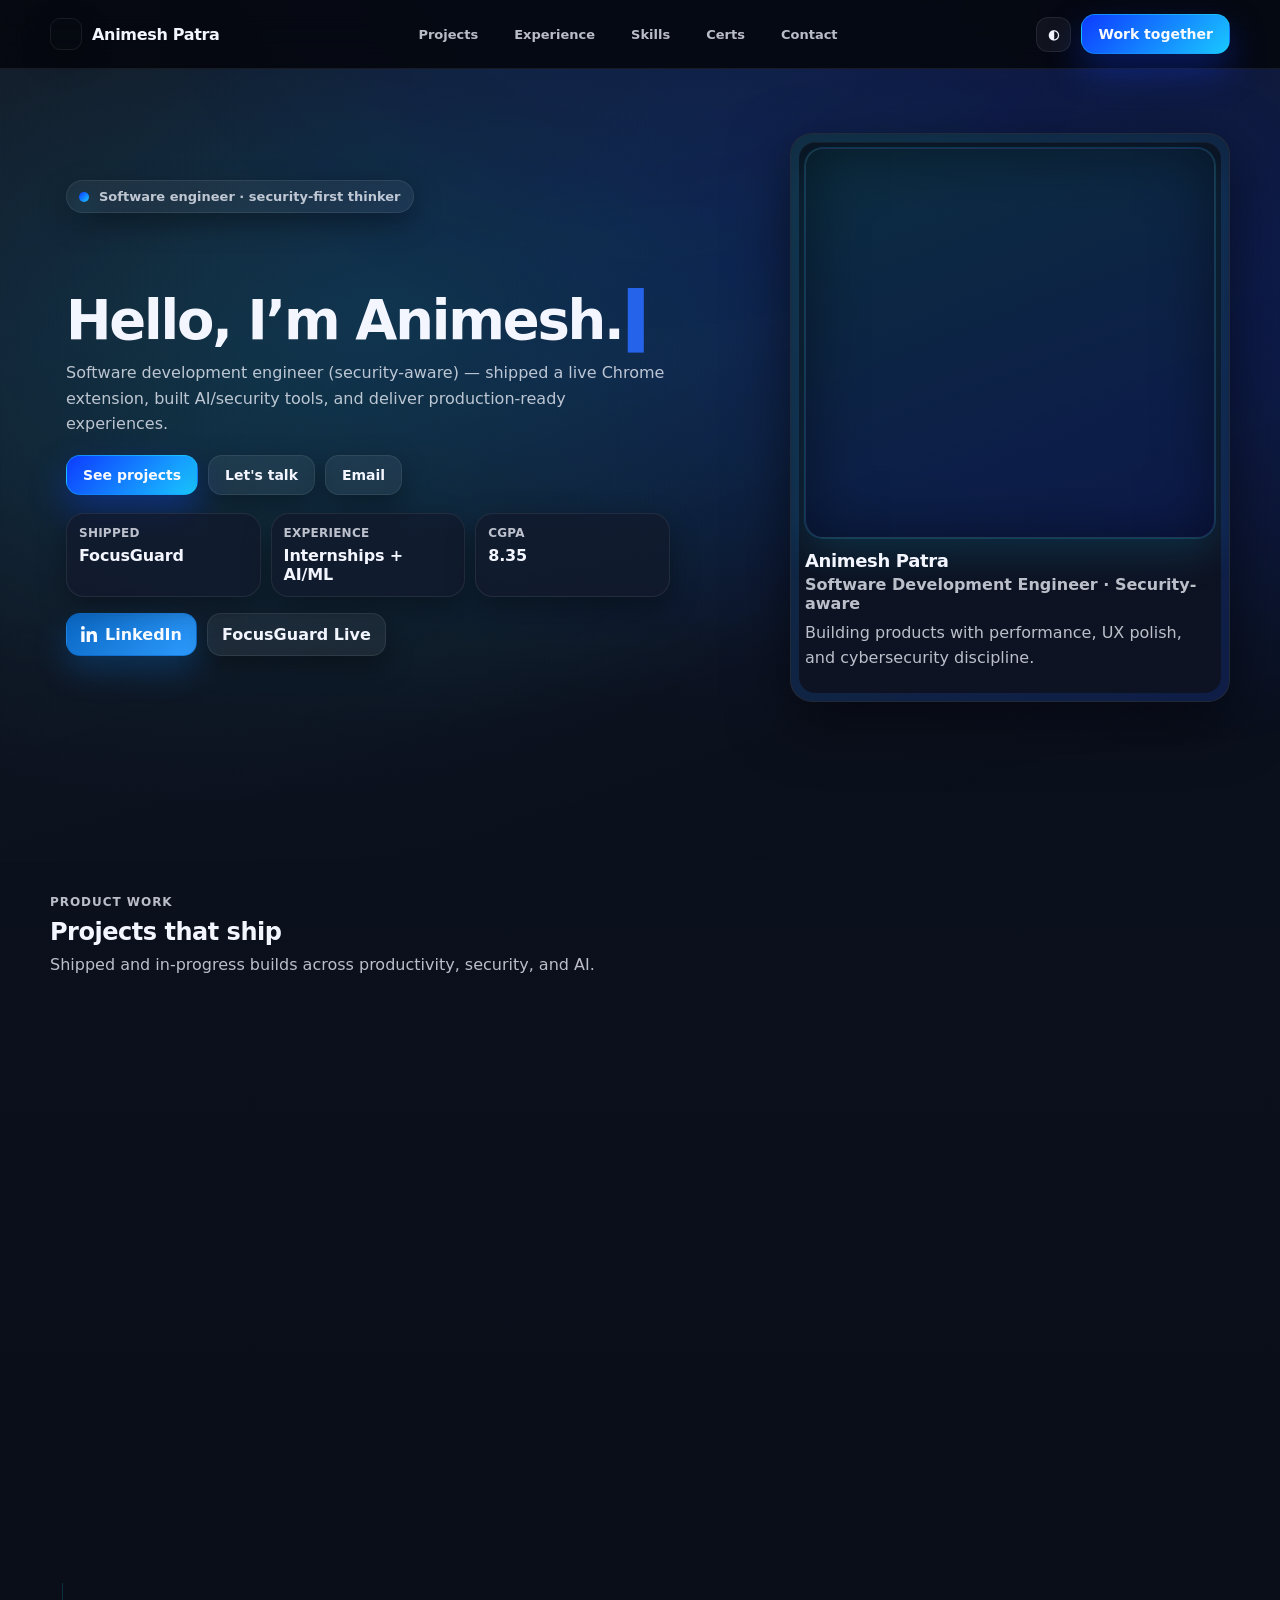
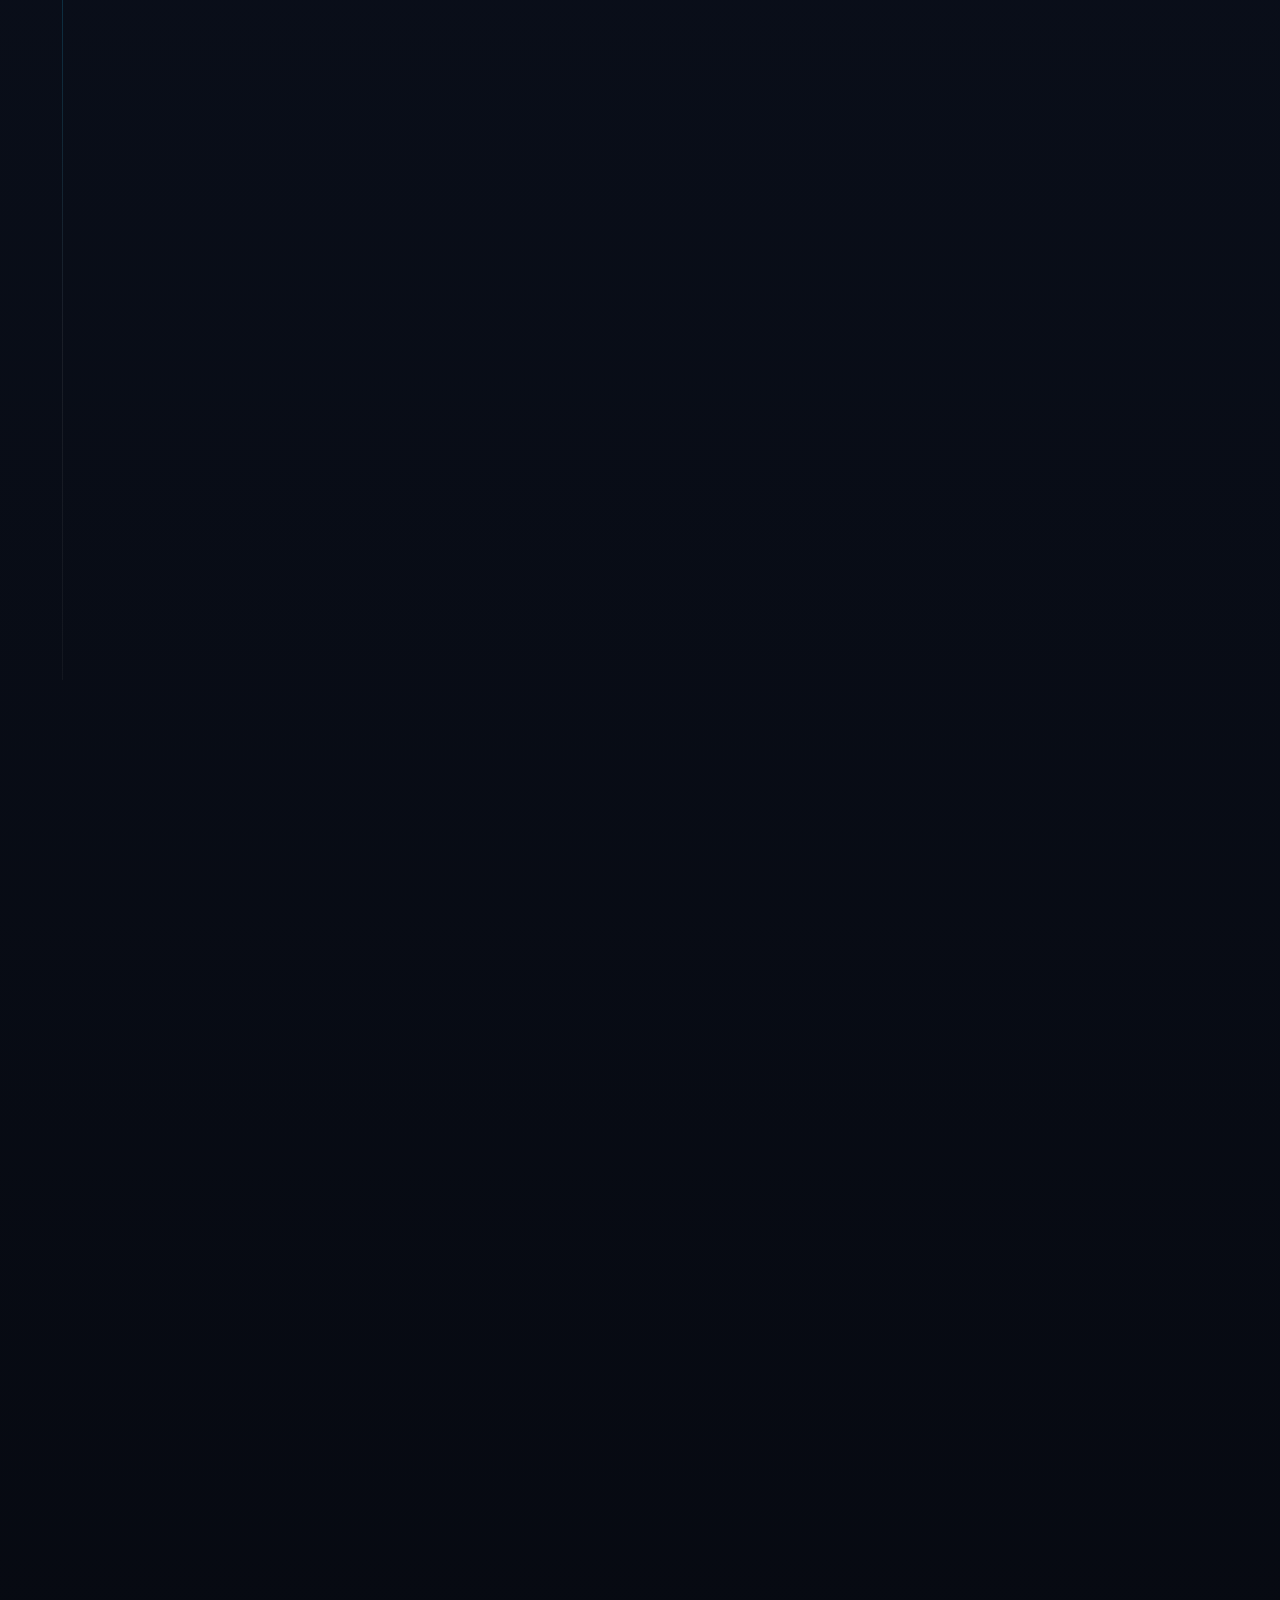
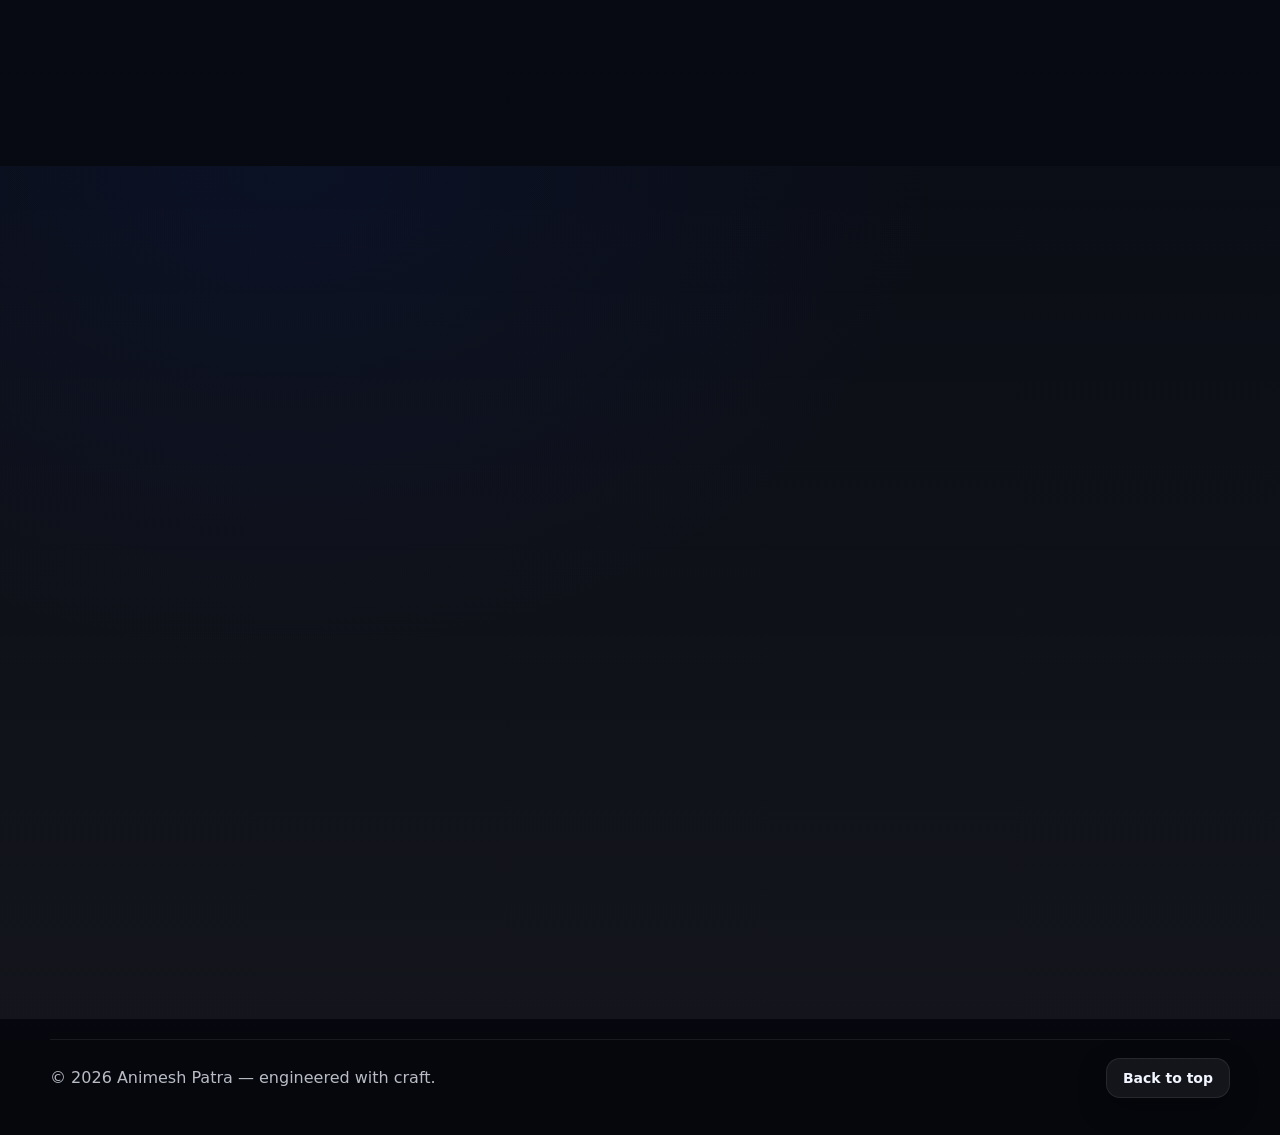
==== index.html @ ab2db11f "Publish portfolio" ====
﻿<!doctype html>
<html lang="en">
<head>
  <meta charset="utf-8" />
  <meta name="viewport" content="width=device-width, initial-scale=1" />
  <meta name="color-scheme" content="light dark" />
  <meta name="referrer" content="strict-origin-when-cross-origin" />
  <meta http-equiv="Permissions-Policy" content="camera=(), microphone=(), geolocation=(), payment=(), usb=(), interest-cohort=()" />
  <meta http-equiv="Content-Security-Policy" content="default-src 'self'; base-uri 'none'; object-src 'none'; frame-ancestors 'none'; img-src 'self' data: https:; font-src 'self' data: https://fonts.gstatic.com; style-src 'self' https://fonts.googleapis.com; script-src 'self'; connect-src 'self'; form-action 'self' mailto:; upgrade-insecure-requests; block-all-mixed-content" />
  <title>Animesh Patra — Software Engineer</title>
  <meta name="description" content="Animesh Patra — software engineering with a security-first mindset. Shipped FocusGuard extension and built real-world tools." />
  <meta property="og:title" content="Animesh Patra — Portfolio" />
  <meta property="og:description" content="Software engineer building secure products: FocusGuard, Findora scanner, AI/ML work." />
  <meta property="og:type" content="website" />
  <link rel="icon" href="./assets/favicon.svg" type="image/svg+xml" />
  <link rel="preconnect" href="https://fonts.googleapis.com" />
  <link rel="preconnect" href="https://fonts.gstatic.com" crossorigin />
  <link href="https://fonts.googleapis.com/css2?family=Inter:wght@400;500;600;700;800;900&display=swap" rel="stylesheet" />
  <link rel="stylesheet" href="./styles.css" />
</head>
<body>
  <a class="skip" href="#main">Skip to content</a>

  <header class="header" id="top">
    <div class="wrap header__inner">
      <a class="logo" href="#top" aria-label="Go to top">
        <span class="logo__mark" aria-hidden="true"></span>
        <img class="logo__thumb" src="./assets/my dp.jpg" alt="Animesh Patra" loading="lazy" decoding="async" />
        <span class="logo__text">Animesh Patra</span>
      </a>
      <nav class="nav" aria-label="Primary">
        <a class="nav__link" href="#projects">Projects</a>
        <a class="nav__link" href="#experience">Experience</a>
        <a class="nav__link" href="#skills">Skills</a>
        <a class="nav__link" href="#certs">Certs</a>
        <a class="nav__link" href="#contact">Contact</a>
      </nav>
      <div class="header__actions">
        <button class="icon" id="themeToggle" type="button" aria-label="Toggle theme" title="Toggle theme">◐</button>
        <a class="btn btn--primary" href="#contact">Work together</a>
        <button class="icon icon--menu" id="menuToggle" type="button" aria-label="Open menu" aria-controls="mobileNav" aria-expanded="false" title="Menu"></button>
      </div>
    </div>
    <div class="mobile" id="mobileNav" hidden>
      <div class="wrap mobile__inner" aria-label="Mobile navigation">
        <a class="nav__link" href="#projects">Projects</a>
        <a class="nav__link" href="#experience">Experience</a>
        <a class="nav__link" href="#skills">Skills</a>
        <a class="nav__link" href="#certs">Certs</a>
        <a class="nav__link" href="#contact">Contact</a>
      </div>
    </div>
  </header>

  <main id="main">
    <section class="hero" aria-label="Intro">
      <div class="bg-layer" aria-hidden="true"></div>
      <div class="wrap hero__grid">
        <div class="hero__content reveal">
          <div class="pill">
            <span class="pill__dot" aria-hidden="true"></span>
            Software engineer · security-first thinker
          </div>
          <h1 class="hero__title hero-title">
            <span id="typing-text"></span><span id="typing-cursor">▍</span>
          </h1>
          <p class="hero__lead">Software development engineer (security-aware) — shipped a live Chrome extension, built AI/security tools, and deliver production-ready experiences.</p>
          <div class="hero__cta">
            <a class="btn btn--primary" href="#projects">See projects</a>
            <a class="btn" href="#contact">Let&apos;s talk</a>
            <a class="btn" href="mailto:animeshpatra7908@gmail.com">Email</a>
          </div>
          <div class="metrics">
            <div class="metric"><div class="metric__k">Shipped</div><div class="metric__v">FocusGuard</div></div>
            <div class="metric"><div class="metric__k">Experience</div><div class="metric__v">Internships + AI/ML</div></div>
            <div class="metric"><div class="metric__k">CGPA</div><div class="metric__v">8.35</div></div>
          </div>
          <div class="link-buttons">
            <a class="link-btn link-btn--linkedin" href="https://www.linkedin.com/in/animesh-patra2004" target="_blank" rel="noopener noreferrer">
              <span class="link-btn__icon icon--li" aria-hidden="true"></span>
              <span>LinkedIn</span>
            </a>
            <a class="link-btn" href="https://chromewebstore.google.com/detail/ggdhcadbfcjonlbkbphefignhoolmpko?utm_source=item-share-cb" target="_blank" rel="noopener noreferrer">FocusGuard Live</a>
          </div>
        </div>

        <aside class="hero__card reveal tilt" data-tilt>
          <div class="hero__frame">
            <img src="./assets/my dp.jpg" alt="Portrait of Animesh Patra" loading="eager" decoding="async" data-fallback-src="./assets/profile-placeholder.svg" />
            <div class="hero__glow" aria-hidden="true"></div>
          </div>
          <div class="hero__cardBody">
            <div class="name">Animesh Patra</div>
            <div class="role">Software Development Engineer · Security-aware</div>
            <p class="note">Building products with performance, UX polish, and cybersecurity discipline.</p>
          </div>
        </aside>
      </div>
    </section>

    <section class="section" id="projects" aria-label="Projects">
      <div class="wrap">
        <header class="section__head reveal">
          <p class="eyebrow">Product work</p>
          <h2>Projects that ship</h2>
          <p class="muted">Shipped and in-progress builds across productivity, security, and AI.</p>
        </header>
        <div class="grid grid--2">
          <article class="panel reveal tilt" data-tilt>
            <div class="panel__top">
              <div>
                <h3>FocusGuard — Reels & Shorts Blocker</h3>
                <p class="muted">Chrome extension to remove short-form distractions and improve focus.</p>
              </div>
              <span class="badge">Shipped</span>
            </div>
            <p class="muted">Blocks Shorts/Reels/TikTok, tracks focus, and keeps data local. Designed like a product, not a script.</p>
            <div class="tags">
              <span class="tag">Chrome Extension</span><span class="tag">Privacy-first</span><span class="tag">UI/UX</span>
            </div>
            <div class="panel__actions">
              <a class="btn btn--primary" target="_blank" rel="noopener noreferrer" href="https://chromewebstore.google.com/detail/ggdhcadbfcjonlbkbphefignhoolmpko?utm_source=item-share-cb">Live on Chrome Web Store</a>
            </div>
          </article>

          <article class="panel reveal tilt" data-tilt>
            <div class="panel__top">
              <div>
                <h3>Findora — Vulnerability Scanner</h3>
                <p class="muted">AI-assisted web scanning with risk scoring and reports.</p>
              </div>
              <span class="badge badge--soft">Security</span>
            </div>
            <p class="muted">Detects issues, assigns severity, and exports PDF/Excel for teams. Built with Python + AI to speed triage.</p>
            <div class="tags"><span class="tag">Python</span><span class="tag">AI</span><span class="tag">Reporting</span></div>
            <div class="panel__actions">
              <a class="btn" target="_blank" rel="noopener noreferrer" href="https://github.com/developer-animesh7/Findora-Vulnerability-Scanner">GitHub</a>
            </div>
          </article>

          <article class="panel reveal tilt" data-tilt>
            <div class="panel__top">
              <div>
                <h3>AI Fashion App</h3>
                <p class="muted">Full-stack app integrating ML modules (ongoing).</p>
              </div>
              <span class="badge badge--soft">In progress</span>
            </div>
            <p class="muted">Responsive React + Node.js experience with ML-driven recommendations and modern UX polish.</p>
            <div class="tags"><span class="tag">React</span><span class="tag">Node.js</span><span class="tag">ML</span></div>
          </article>

          <article class="panel reveal tilt" data-tilt>
            <div class="panel__top">
              <div>
                <h3>Face Recognition System</h3>
                <p class="muted">Real-time authentication using deep learning.</p>
              </div>
              <span class="badge badge--soft">Computer Vision</span>
            </div>
            <p class="muted">Built with Python + OpenCV for secure identity workflows. Focused on reliability and low-latency checks.</p>
            <div class="tags"><span class="tag">Python</span><span class="tag">OpenCV</span><span class="tag">ML</span></div>
            <div class="panel__actions">
              <a class="btn" target="_blank" rel="noopener noreferrer" href="https://github.com/developer-animesh7/AI-Face-recognition-Attendance-System">GitHub</a>
            </div>
          </article>
        </div>
      </div>
    </section>

    <section class="section" id="experience" aria-label="Experience">
      <div class="wrap">
        <header class="section__head reveal">
          <p class="eyebrow">Impact</p>
          <h2>Experience</h2>
          <p class="muted">Software engineering internships with security-aware, AI-driven outcomes.</p>
        </header>
        <div class="timeline">
          <article class="timeline__item experience-card reveal">
            <div class="timeline__dot"></div>
            <div class="timeline__body">
              <div class="timeline__when">Jun 2025 – Aug 2025</div>
              <h3>Ethical Hacking & Cyber Security Intern  IIT Jammu</h3>
              <p class="muted">Hands-on vulnerability discovery and penetration testing practice.</p>
            </div>
          </article>
          <article class="timeline__item experience-card reveal">
            <div class="timeline__dot"></div>
            <div class="timeline__body">
              <div class="timeline__when">Jul 2025 – Dec 2025</div>
              <h3>AI Research Intern  University of Calcutta</h3>
              <p class="muted">Integrated AI/ML with IoT for production scenarios; model training + deployment considerations.</p>
            </div>
          </article>
          <article class="timeline__item experience-card reveal">
            <div class="timeline__dot"></div>
            <div class="timeline__body">
              <div class="timeline__when">Feb 2024 – Jul 2025</div>
              <h3>Cyber Security Analyst Intern  Google (Remote)</h3>
              <p class="muted">Incident analysis and security monitoring exposure with emphasis on practical response.</p>
            </div>
          </article>
          <article class="timeline__item experience-card reveal">
            <div class="timeline__dot"></div>
            <div class="timeline__body">
              <div class="timeline__when">Jan 2024 – Jun 2024</div>
              <h3>Cyber Security Specialist  Coursera</h3>
              <p class="muted">Structured coursework and labs to strengthen security fundamentals.</p>
            </div>
          </article>
          <article class="timeline__item experience-card reveal">
            <div class="timeline__dot"></div>
            <div class="timeline__body">
              <div class="timeline__when">Feb 2024 – Mar 2024</div>
              <h3>Java Development Intern  CodeClause</h3>
              <p class="muted">Applied Java fundamentals through deliverables and team reviews.</p>
            </div>
          </article>
        </div>
      </div>
    </section>

    <section class="section" id="skills" aria-label="Skills">
      <div class="wrap">
        <header class="section__head reveal">
          <p class="eyebrow">Capability</p>
          <h2>Skills & toolkit</h2>
          <p class="muted">Focused on software engineering, with security awareness built in.</p>
        </header>
        <div class="grid grid--3 skills">
          <div class="tile reveal tilt" data-tilt>
            <h3>Languages</h3>
            <div class="tags tags--wrap"><span class="tag">Python</span><span class="tag">Java</span><span class="tag">C</span><span class="tag">JavaScript</span><span class="tag">HTML/CSS</span><span class="tag">Dart</span></div>
          </div>
          <div class="tile reveal tilt" data-tilt>
            <h3>Platforms & tools</h3>
            <div class="tags tags--wrap"><span class="tag">React</span><span class="tag">Node.js</span><span class="tag">GitHub</span><span class="tag">Windows</span><span class="tag">Kali</span><span class="tag">Ubuntu</span></div>
          </div>
          <div class="tile reveal tilt" data-tilt>
            <h3>Security stack</h3>
            <div class="tags tags--wrap"><span class="tag">Wireshark</span><span class="tag">Burp Suite</span><span class="tag">Autopsy</span></div>
          </div>
        </div>
      </div>
    </section>

    <section class="section" id="certs" aria-label="Certifications">
      <div class="wrap">
        <header class="section__head reveal">
          <p class="eyebrow">Credibility</p>
          <h2>Certifications</h2>
          <p class="muted">Security and platform certifications that back the engineering work.</p>
        </header>
        <div class="panel glass reveal">
          <ul class="list list--2">
            <li><strong>Ethical Hacking & Cyber Security</strong> — IIT Jammu (Aug 2025) — <a class="link" target="_blank" rel="noopener noreferrer" href="https://drive.google.com/file/d/1ALRb7EjsVtAyw80cJspOBggDLwyaIy9O/view">Certificate</a></li>
            <li><strong>Google Cybersecurity Professional Certificate</strong> — Google (Jul 2024) — <a class="link" target="_blank" rel="noopener noreferrer" href="https://www.coursera.org/account/accomplishments/professional-cert/HA4NJSD2WGGN?utm_source=link&utm_medium=certificate&utm_content=cert_image&utm_campaign=sharing_cta&utm_product=prof">Certificate</a></li>
            <li><strong>NDG Linux Essentials</strong> — Cisco Networking Academy — <a class="link" target="_blank" rel="noopener noreferrer" href="https://www.linkedin.com/posts/animesh-patra2004_linux-essential-course-by-cisco-provided-activity-7165912901873065985-fQBA/?utm_source=share&utm_medium=member_desktop&rcm=ACoAAEjtF5EBLupU-bluPNtdWkLA7BG5qw8nOe8">Certificate</a></li>
            <li><strong>Cybersecurity A Platform</strong> — Jayadhi Limited (Aug 2025)</li>
            <li><strong>Connect and Protect: Networks and Network Security</strong> — Google/Coursera</li>
            <li><strong>Assets, Threats, and Vulnerabilities</strong> — Google/Coursera</li>
            <li><strong>Put It to Work: Prepare for Cybersecurity Jobs</strong> — Google/Coursera</li>
            <li><strong>Web Development</strong> — Coursework</li>
          </ul>
        </div>
      </div>
    </section>

    <section class="section" id="education" aria-label="Education">
      <div class="wrap">
        <header class="section__head reveal">
          <p class="eyebrow">Education</p>
          <h2>Education</h2>
          <p class="muted">B.Tech in Computer Science and Engineering with strong problem-solving and cybersecurity exposure.</p>
        </header>
        <div class="education reveal">
          <a class="education__icon" aria-label="The Neotia University" href="https://www.tnu.in/" target="_blank" rel="noopener noreferrer"></a>
          <div class="education__body">
            <h3>The Neotia University</h3>
            <p class="muted">Bachelor of Technology — BTech, Computer Science and Engineering</p>
            <p class="education__skills">Cybersecurity, Problem Solving, plus 8 more skills</p>
          </div>
        </div>
      </div>
    </section>

    <section class="section contact-final" id="contact" aria-label="Contact">
      <div class="wrap">
        <header class="section__head contact-head reveal">
          <p class="eyebrow">Collaboration</p>
          <div class="contact-title-wrap">
            <h2 class="contact-title">Let&apos;s build something secure and meaningful.</h2>
            <span class="contact-underline" aria-hidden="true"></span>
          </div>
          <p class="contact-sub">Open to software engineering roles, internships, and product collaborations.</p>
        </header>

        <div class="contact-shell reveal">
          <div class="contact-grid">
            <div class="contact-info">
              <h3>Reach me</h3>
              <div class="contact-rows">
                <div class="contact-row">
                  <div class="contact-row__main">
                    <span class="contact-dot" aria-hidden="true"></span>
                    <div class="contact-row__text">
                      <span class="contact-row__label">Email</span>
                      <a class="contact-row__value" href="mailto:animeshpatra7908@gmail.com">animeshpatra7908@gmail.com</a>
                    </div>
                  </div>
                  <button class="copy-btn" type="button" data-copy="animeshpatra7908@gmail.com">Copy</button>
                </div>

                <a class="contact-row" href="https://www.linkedin.com/in/animesh-patra2004" target="_blank" rel="noopener noreferrer">
                  <div class="contact-row__main">
                    <span class="contact-dot" aria-hidden="true"></span>
                    <div class="contact-row__text">
                      <span class="contact-row__label">LinkedIn</span>
                      <span class="contact-row__value">animesh-patra2004</span>
                    </div>
                  </div>
                  <span class="contact-row__cta">Open</span>
                </a>

                <a class="contact-row" href="https://github.com/developer-animesh7" target="_blank" rel="noopener noreferrer">
                  <div class="contact-row__main">
                    <span class="contact-dot" aria-hidden="true"></span>
                    <div class="contact-row__text">
                      <span class="contact-row__label">GitHub</span>
                      <span class="contact-row__value">developer-animesh7</span>
                    </div>
                  </div>
                  <span class="contact-row__cta">Open</span>
                </a>
              </div>

              <div class="trust-note">
                <span class="trust-dot" aria-hidden="true"></span>
                <div>
                  <div class="trust-title">Privacy-first communication</div>
                  <div class="trust-copy">Phone shared on request.</div>
                </div>
              </div>
            </div>

            <form class="contact-form" id="contactForm">
              <h3>Send a note</h3>
              <p class="muted">This opens your email client—no backend required.</p>
              <label class="field"><span>Name</span><input name="name" type="text" autocomplete="name" placeholder="Your name" maxlength="80" required /></label>
              <label class="field"><span>Email</span><input name="email" type="email" autocomplete="email" placeholder="you@example.com" maxlength="120" required /></label>
              <label class="field"><span>Message</span><textarea name="message" rows="5" placeholder="What would you like to build?" maxlength="2000" required></textarea></label>
              <button class="btn btn--primary" type="submit">Compose email</button>
            </form>
          </div>
        </div>
      </div>
    </section>

    <footer class="footer">
      <div class="wrap footer__inner">
        <p class="muted">© <span id="year"></span> Animesh Patra — engineered with craft.</p>
        <a class="btn" href="#top">Back to top</a>
      </div>
    </footer>
  </main>

  <script type="application/ld+json" src="./schema.json"></script>
  <script src="./script.js"></script>
</body>
</html>
---- styles.css ----
﻿/*
  Premium dark, product-grade 3D/motion-first theme
  - Default: dark, security-first aesthetic
  - Subtle depth, perspective, parallax; low-noise background grid
*/

:root {
  --bg: #05070d;
  --bg-2: #0c1220;
  --bg-3: #0f172a;
  --text: #f3f6ff;
  --muted: rgba(243, 246, 255, 0.76);
  --line: rgba(255, 255, 255, 0.08);
  --card: rgba(18, 26, 44, 0.82);
  --card-strong: rgba(17, 24, 39, 0.92);
  --glass: rgba(255, 255, 255, 0.06);
  --shadow: 0 18px 60px rgba(0, 0, 0, 0.55);
  --shadow-soft: 0 10px 28px rgba(0, 0, 0, 0.35);
  --glow: 0 0 0 1px rgba(26, 200, 255, 0.18), 0 15px 40px rgba(26, 200, 255, 0.15);

  --primary: #0d3bff; /* deep blue */
  --accent: #1ac8ff;  /* electric cyan */
  --accent-soft: rgba(26, 200, 255, 0.12);

  --radius: 18px;
  --radius-lg: 22px;
  --max: 1180px;

  --tilt-x: 0deg;
  --tilt-y: 0deg;
}

[data-theme="light"] {
  --bg: #f6f7fb;
  --bg-2: #e9ecf5;
  --bg-3: #dfe4f3;
  --text: #0c1220;
  --muted: rgba(12, 18, 32, 0.72);
  --line: rgba(0, 0, 0, 0.08);
  --card: rgba(255, 255, 255, 0.9);
  --card-strong: #ffffff;
  --glass: rgba(255, 255, 255, 0.72);
  --shadow: 0 18px 46px rgba(0, 0, 0, 0.16);
  --shadow-soft: 0 10px 24px rgba(0, 0, 0, 0.12);
  --glow: 0 0 0 1px rgba(13, 59, 255, 0.12), 0 14px 32px rgba(13, 59, 255, 0.16);
}

* { box-sizing: border-box; }
html { scroll-behavior: smooth; background: var(--bg); }
body {
  margin: 0;
  font-family: Inter, system-ui, -apple-system, Segoe UI, Roboto, Arial, sans-serif;
  color: var(--text);
  background: radial-gradient(1200px 720px at 18% 10%, rgba(26, 200, 255, 0.08), transparent 52%),
              radial-gradient(1100px 680px at 86% 8%, rgba(13, 59, 255, 0.12), transparent 58%),
              linear-gradient(180deg, var(--bg-2), var(--bg));
  min-height: 100vh;
  -webkit-font-smoothing: antialiased;
  -moz-osx-font-smoothing: grayscale;
}

body::before {
  content: "";
  position: fixed;
  inset: 0;
  pointer-events: none;
  background-image:
    linear-gradient(rgba(255,255,255,0.04) 1px, transparent 1px),
    linear-gradient(90deg, rgba(255,255,255,0.04) 1px, transparent 1px);
  background-size: 120px 120px, 120px 120px;
  opacity: 0.18;
  transform: translateZ(0);
  z-index: 0;
}

body::after {
  content: "";
  position: fixed;
  inset: -20%;
  pointer-events: none;
  background: radial-gradient(900px 700px at 50% 10%, rgba(13, 59, 255, 0.14), transparent 55%);
  filter: blur(40px);
  opacity: 0.6;
  z-index: 0;
}

#typing-cursor {
  margin-left: 6px;
  animation: blink 1s infinite;
  color: #2563eb;
}

@keyframes blink {
  0%, 50%, 100% { opacity: 1; }
  25%, 75% { opacity: 0; }
}

a { color: inherit; text-decoration: none; }

.skip {
  position: absolute;
  left: -999px;
  top: 8px;
  padding: 10px 12px;
  border-radius: 12px;
  background: var(--card-strong);
  border: 1px solid var(--line);
  box-shadow: var(--shadow-soft);
  z-index: 999;
}
.skip:focus { left: 12px; }

.wrap { width: min(var(--max), calc(100% - 40px)); margin-inline: auto; position: relative; z-index: 1; }

.header {
  position: sticky;
  top: 0;
  z-index: 20;
  border-bottom: 1px solid var(--line);
  background: rgba(5, 7, 13, 0.78);
  backdrop-filter: blur(16px);
}
[data-theme="light"] .header { background: rgba(246, 247, 251, 0.82); }

.header__inner {
  display: flex;
  align-items: center;
  justify-content: space-between;
  gap: 14px;
  padding: 14px 0;
}

.logo { display: flex; align-items: center; gap: 10px; text-decoration: none; white-space: nowrap; }
.logo__mark {
  display: none;
}
.logo__thumb {
  width: 32px;
  height: 32px;
  border-radius: 10px;
  object-fit: cover;
  border: 1px solid var(--line);
  box-shadow: var(--shadow-soft);
}
.logo__text { font-weight: 800; letter-spacing: -0.02em; }

.nav { display: flex; gap: 12px; align-items: center; }
.nav__link {
  color: var(--muted);
  padding: 9px 12px;
  border-radius: 999px;
  font-weight: 700;
  font-size: 13px;
  transition: color 220ms ease, background 220ms ease, transform 220ms ease;
}
.nav__link:hover { color: var(--text); background: rgba(255,255,255,0.06); transform: translateY(-1px); }

.header__actions { display: flex; align-items: center; gap: 10px; }

.icon {
  border: 1px solid var(--line);
  background: rgba(255,255,255,0.05);
  color: var(--text);
  padding: 9px 11px;
  border-radius: 12px;
  cursor: pointer;
  font-weight: 800;
  transition: transform 160ms ease, box-shadow 200ms ease;
}
.icon:hover { box-shadow: var(--shadow-soft); transform: translateY(-1px); }
.icon:active { transform: translateY(1px); }
.icon--menu { display: none; }

.mobile { border-bottom: 1px solid var(--line); background: rgba(5,7,13,0.82); backdrop-filter: blur(10px); }
[data-theme="light"] .mobile { background: rgba(246,247,251,0.9); }
.mobile__inner { padding: 10px 0 16px; display: grid; gap: 8px; }

.btn {
  display: inline-flex;
  align-items: center;
  justify-content: center;
  gap: 8px;
  padding: 11px 16px;
  border-radius: 14px;
  border: 1px solid var(--line);
  background: rgba(255,255,255,0.06);
  color: var(--text);
  font-weight: 800;
  font-size: 14px;
  box-shadow: var(--shadow-soft);
  transition: transform 160ms ease, box-shadow 220ms ease, background 220ms ease;
}
.btn:hover { transform: translateY(-1px); box-shadow: var(--shadow); }
.btn:active { transform: translateY(1px) scale(0.99); }

.btn--primary {
  border-color: rgba(26,200,255,0.4);
  background: linear-gradient(135deg, #0d3bff, #1ac8ff);
  color: #f9fbff;
  box-shadow: 0 16px 36px rgba(13, 59, 255, 0.35);
}

.hero {
  position: relative;
  padding: 64px 0 32px;
  min-height: 88vh;
  overflow: hidden;
}
.bg-layer {
  position: absolute;
  inset: 0;
  background:
    radial-gradient(1200px 700px at 30% 30%, rgba(26,200,255,0.14), transparent 60%),
    radial-gradient(1400px 820px at 80% 20%, rgba(13,59,255,0.16), transparent 65%),
    linear-gradient(160deg, rgba(255,255,255,0.04), rgba(255,255,255,0));
  opacity: 0.9;
  filter: saturate(1.1);
  transform: translate3d(var(--px,0), var(--py,0), 0);
}

.hero__grid { position: relative; display: grid; grid-template-columns: 1.1fr 0.9fr; gap: 24px; align-items: center; }
.hero__content { position: relative; padding: 16px; }

.pill {
  display: inline-flex;
  align-items: center;
  gap: 10px;
  padding: 8px 12px;
  border-radius: 999px;
  border: 1px solid var(--line);
  background: rgba(255,255,255,0.05);
  color: var(--muted);
  font-weight: 700;
  font-size: 13px;
  box-shadow: var(--shadow-soft);
}
.pill__dot {
  width: 10px; height: 10px; border-radius: 99px;
  background: linear-gradient(135deg, #0d3bff, #1ac8ff);
  box-shadow: 0 8px 22px rgba(26,200,255,0.35);
}

.hero__title {
  margin: 14px 0 8px;
  letter-spacing: -0.04em;
}
.hero-title {
  font-size: clamp(1.9rem, 5vw, 3.4rem);
  font-weight: 800;
  line-height: 1.15;
  white-space: pre-line;
}
.hero__lead { margin: 8px 0 0; color: var(--muted); line-height: 1.6; max-width: 680px; }
.hero__cta { display: flex; gap: 10px; flex-wrap: wrap; margin-top: 18px; }

.metrics { display: grid; grid-template-columns: repeat(3, minmax(0,1fr)); gap: 10px; margin-top: 18px; }
.metric {
  border: 1px solid var(--line);
  border-radius: var(--radius);
  background: var(--card);
  padding: 12px 12px;
  box-shadow: var(--shadow-soft);
  backdrop-filter: blur(6px);
}
.metric__k { color: var(--muted); font-size: 12px; font-weight: 800; letter-spacing: 0.02em; text-transform: uppercase; }
.metric__v { margin-top: 6px; font-weight: 900; letter-spacing: -0.01em; }

.links-row { display: flex; flex-wrap: wrap; gap: 12px; margin-top: 16px; }
.link { color: #9ddcff; font-weight: 800; text-decoration: none; position: relative; }
.link::after {
  content: ""; position: absolute; left: 0; right: 0; bottom: -4px; height: 2px;
  background: linear-gradient(90deg, #0d3bff, #1ac8ff);
  opacity: 0.5;
  transform: scaleX(0);
  transform-origin: left;
  transition: transform 240ms ease;
}
.link:hover::after { transform: scaleX(1); }

.link-buttons { display: flex; flex-wrap: wrap; gap: 10px; margin-top: 16px; }
.link-btn {
  display: inline-flex;
  align-items: center;
  gap: 8px;
  padding: 11px 14px;
  border-radius: 14px;
  border: 1px solid var(--line);
  background: rgba(255,255,255,0.06);
  color: var(--text);
  font-weight: 800;
  box-shadow: var(--shadow-soft);
  transition: transform 200ms ease, box-shadow 220ms ease, background 200ms ease;
}
.link-btn:hover { transform: translateY(-1px); box-shadow: var(--shadow); }
.link-btn:active { transform: translateY(1px) scale(0.99); }
.link-btn--linkedin {
  background: linear-gradient(135deg, #0a66c2, #2d9cff);
  color: #f8fbff;
  border-color: rgba(10,102,194,0.35);
  box-shadow: 0 14px 32px rgba(10,102,194,0.3);
}
.link-btn__icon {
  width: 16px; height: 16px; display: inline-block;
  background: currentColor;
  -webkit-mask-size: cover;
  mask-size: cover;
}
.icon--li {
  -webkit-mask-image: url('data:image/svg+xml,%3Csvg xmlns="http://www.w3.org/2000/svg" viewBox="0 0 448 512"%3E%3Cpath d="M100.28 448H7.4V149.33h92.88zm-46.44-340a53.79 53.79 0 1153.79-53.78A53.8 53.8 0 0153.84 108zM447.9 448h-92.68V302.4c0-34.7-.7-79.23-48.26-79.23-48.3 0-55.7 37.72-55.7 76.7V448h-92.8V149.33h89.08v40.8h1.3c12.4-23.5 42.5-48.3 87.46-48.3 93.5 0 110.7 61.54 110.7 141.5z"/%3E%3C/svg%3E');
  mask-image: url('data:image/svg+xml,%3Csvg xmlns="http://www.w3.org/2000/svg" viewBox="0 0 448 512"%3E%3Cpath d="M100.28 448H7.4V149.33h92.88zm-46.44-340a53.79 53.79 0 1153.79-53.78A53.8 53.8 0 0153.84 108zM447.9 448h-92.68V302.4c0-34.7-.7-79.23-48.26-79.23-48.3 0-55.7 37.72-55.7 76.7V448h-92.8V149.33h89.08v40.8h1.3c12.4-23.5 42.5-48.3 87.46-48.3 93.5 0 110.7 61.54 110.7 141.5z"/%3E%3C/svg%3E');
}

.education {
  display: grid;
  grid-template-columns: auto 1fr;
  gap: 14px;
  align-items: center;
  padding: 22px;
  border: 1px solid var(--line);
  border-radius: 20px;
  background: linear-gradient(180deg, rgba(255,255,255,0.04), rgba(255,255,255,0.02));
  box-shadow: var(--shadow-soft);
}
.education__icon {
  width: 46px;
  height: 46px;
  border-radius: 12px;
  background: radial-gradient(circle at 30% 30%, rgba(255,255,255,0.9), rgba(255,255,255,0) 62%), linear-gradient(135deg, #0d3bff, #1ac8ff);
  box-shadow: var(--glow);
}
.education__body h3 { margin: 0 0 4px; letter-spacing: -0.01em; }
.education__body p { margin: 2px 0; color: var(--muted); }
.education__skills { margin-top: 8px; color: var(--text); font-weight: 800; }

.hero__card {
  border: 1px solid var(--line);
  border-radius: var(--radius-lg);
  background: var(--card-strong);
  box-shadow: var(--shadow);
  padding: 14px;
  transform-style: preserve-3d;
  perspective: 1200px;
  position: relative;
  overflow: hidden;
  max-width: 440px;
  margin-left: auto;
}
.hero__card::before {
  content: "";
  position: absolute;
  inset: -1px;
  border-radius: inherit;
  background: linear-gradient(135deg, rgba(26,200,255,0.18), rgba(13,59,255,0.22));
  opacity: 0.7;
  z-index: 0;
}
.hero__card::after {
  content: "";
  position: absolute;
  inset: 8px;
  border-radius: calc(var(--radius-lg) - 6px);
  background: linear-gradient(160deg, rgba(8,12,22,0.75), rgba(14,18,32,0.92));
  box-shadow: inset 0 1px 0 rgba(255,255,255,0.05);
  z-index: 0;
}
.hero__card > * { position: relative; z-index: 1; }
[data-theme="light"] .hero__card {
  background: #f8f9ff;
  box-shadow: 0 18px 40px rgba(0,0,0,0.18);
}
[data-theme="light"] .hero__card::after {
  background: linear-gradient(160deg, rgba(255,255,255,0.82), rgba(243,245,255,0.9));
  box-shadow: inset 0 1px 0 rgba(255,255,255,0.7);
}
[data-theme="light"] .hero__frame {
  border: 1px solid rgba(0,0,0,0.06);
  box-shadow: 0 10px 26px rgba(0,0,0,0.12);
}
.hero__card > * { position: relative; z-index: 1; }
.hero__frame {
  position: relative;
  border-radius: var(--radius);
  overflow: hidden;
  background: linear-gradient(160deg, rgba(26,200,255,0.14), rgba(13,59,255,0.18));
  border: 1px solid var(--line);
  aspect-ratio: 1.05 / 1;
  box-shadow: var(--glow);
}
.hero__frame img {
  width: 100%; height: 100%; object-fit: cover; display: block;
  filter: saturate(1.02);
}
.hero__glow { position: absolute; inset: 0; box-shadow: inset 0 0 60px rgba(0,0,0,0.45); pointer-events: none; }
.hero__cardBody { margin-top: 12px; }
.name { font-weight: 900; letter-spacing: -0.02em; font-size: 18px; }
.role { margin-top: 4px; color: var(--muted); font-weight: 700; }
.note { margin-top: 8px; color: var(--muted); line-height: 1.55; }

.section { padding: 32px 0; position: relative; }
.section__head h2 { margin: 6px 0 6px; font-size: 24px; letter-spacing: -0.02em; }
.section__head p { margin: 0; color: var(--muted); line-height: 1.6; max-width: 720px; }
.eyebrow { color: #9ddcff; letter-spacing: 0.08em; font-weight: 800; font-size: 12px; text-transform: uppercase; margin: 0; }

.grid { display: grid; gap: 14px; }
.grid--2 { grid-template-columns: repeat(auto-fit, minmax(280px, 1fr)); }
.grid--3 { grid-template-columns: repeat(auto-fit, minmax(260px, 1fr)); }

.panel {
  border: 1px solid var(--line);
  border-radius: var(--radius-lg);
  background: var(--card);
  box-shadow: var(--shadow);
  padding: 16px;
  position: relative;
  overflow: hidden;
  transform-style: preserve-3d;
}
.panel::after {
  content: "";
  position: absolute;
  inset: 0;
  background: linear-gradient(135deg, rgba(26,200,255,0.06), rgba(13,59,255,0.04));
  opacity: 0;
  transition: opacity 240ms ease;
  pointer-events: none;
}
.panel:hover::after { opacity: 1; }
.panel__top { display: flex; align-items: flex-start; justify-content: space-between; gap: 12px; }
.badge {
  display: inline-flex; align-items: center; justify-content: center;
  padding: 7px 11px; border-radius: 999px; font-weight: 900; font-size: 12px;
  color: #0c1220; background: #9ddcff; box-shadow: var(--shadow-soft); white-space: nowrap;
}
.badge--soft { background: rgba(255,255,255,0.08); color: var(--text); border: 1px solid var(--line); box-shadow: none; }
.tags { display: flex; flex-wrap: wrap; gap: 8px; margin-top: 10px; }
.tags--wrap { gap: 6px; }
.tag {
  padding: 7px 10px;
  border-radius: 999px;
  border: 1px solid var(--line);
  background: rgba(255,255,255,0.06);
  font-weight: 800;
  font-size: 12.5px;
  color: var(--text);
  box-shadow: inset 0 1px 0 rgba(255,255,255,0.04);
}
.panel__actions { margin-top: 12px; }

.tile { border: 1px solid var(--line); border-radius: var(--radius-lg); background: var(--card); box-shadow: var(--shadow-soft); padding: 16px; }
.tile h3 { margin: 0 0 10px; letter-spacing: -0.02em; }

.timeline { position: relative; padding-left: 28px; display: grid; gap: 16px; }
.timeline::before {
  content: "";
  position: absolute;
  left: 12px;
  top: 0;
  bottom: 0;
  width: 1px;
  background: linear-gradient(180deg, rgba(26,200,255,0.2), rgba(255,255,255,0.08), rgba(255,255,255,0.05));
  opacity: 0.9;
}
.timeline__item { position: relative; }

.experience-card {
  position: relative;
  border: 1px solid var(--line);
  border-radius: 18px;
  padding: 24px;
  background: linear-gradient(180deg, rgba(255,255,255,0.06), rgba(255,255,255,0.02));
  box-shadow: 0 18px 40px rgba(0,0,0,0.3), inset 0 1px 0 rgba(255,255,255,0.06);
  transform: translateY(32px);
  opacity: 0;
  transition: transform 700ms cubic-bezier(.22,.61,.36,1), opacity 700ms ease, box-shadow 400ms ease, border-color 240ms ease;
  overflow: hidden;
}
.experience-card::after {
  content: "";
  position: absolute;
  inset: 1px;
  border-radius: 16px;
  border: 1px solid rgba(255,255,255,0.08);
  pointer-events: none;
}
.experience-card.visible {
  transform: translateY(0);
  opacity: 1;
}
.experience-card:hover {
  transform: translateY(-6px);
  box-shadow: 0 26px 52px rgba(0,0,0,0.36), inset 0 1px 0 rgba(255,255,255,0.08);
  border-color: rgba(26,200,255,0.26);
}

.timeline__dot {
  position: absolute;
  left: -21px;
  top: 22px;
  width: 14px;
  height: 14px;
  border-radius: 50%;
  background: #7a8ba6;
  box-shadow: 0 0 0 4px rgba(122,139,166,0.18);
  border: 2px solid var(--bg);
  transition: all 400ms ease;
}
.timeline__dot.active {
  background: #1ac8ff;
  box-shadow: 0 0 0 6px rgba(26,200,255,0.2), 0 10px 24px rgba(0,0,0,0.3);
}

.timeline__body { display: grid; gap: 6px; }
.timeline__when { color: #9ddcff; font-weight: 800; font-size: 12px; letter-spacing: 0.06em; text-transform: uppercase; }
.timeline__item h3 { margin: 2px 0 2px; letter-spacing: -0.01em; font-weight: 900; }
.timeline__item p { margin: 0; color: var(--muted); line-height: 1.6; }

.timeline__item:nth-child(1) .timeline__dot {
  background: linear-gradient(135deg, #1ac8ff, #0d8bff);
  box-shadow: 0 0 0 6px rgba(26,200,255,0.28), 0 14px 32px rgba(0,0,0,0.32);
}
.timeline__item:nth-child(n+4) { opacity: 0.95; }
.timeline__item:nth-child(n+4) .timeline__dot { background: linear-gradient(135deg, rgba(26,200,255,0.65), rgba(13,59,255,0.7)); }

.js .experience-card { opacity: 0; transform: translateY(32px); }
.js .experience-card.is-visible { opacity: 1; transform: translateY(0); }
.js .timeline__dot { opacity: 0; transform: scale(0.92); }
.js .experience-card.is-visible .timeline__dot { opacity: 1; transform: scale(1); transition: opacity 380ms ease 60ms, transform 380ms ease 60ms, box-shadow 240ms ease; }

[data-theme="light"] .experience-card {
  background: linear-gradient(180deg, rgba(255,255,255,0.9), rgba(255,255,255,0.82));
  box-shadow: 0 20px 40px rgba(0,0,0,0.1), inset 0 1px 0 rgba(255,255,255,0.6);
}
[data-theme="light"] .timeline__dot { border-color: #f6f7fb; box-shadow: 0 0 0 4px rgba(13,59,255,0.08); }
[data-theme="light"] .timeline::before { background: linear-gradient(180deg, rgba(13,59,255,0.28), rgba(13,59,255,0.08), rgba(13,59,255,0.04)); }

.glass { background: rgba(255,255,255,0.04); backdrop-filter: blur(12px); }
.contact .panel { min-height: 100%; }
.contact .panel { box-shadow: var(--shadow); border: 1px solid var(--line); }
.contact form.panel { position: relative; overflow: hidden; }
.contact form.panel::before {
  content: "";
  position: absolute;
  inset: -1px;
  border-radius: inherit;
  background: radial-gradient(900px 500px at 20% 10%, rgba(26,200,255,0.08), transparent 60%),
              linear-gradient(135deg, rgba(255,255,255,0.06), rgba(255,255,255,0));
  opacity: 0.7;
  z-index: 0;
}
.contact form.panel > * { position: relative; z-index: 1; }

.contact-final {
  position: relative;
  padding: 86px 0;
  background: radial-gradient(1200px 900px at 22% 0%, rgba(13,59,255,0.07), transparent 55%),
              linear-gradient(180deg, rgba(255,255,255,0.02), rgba(255,255,255,0.06));
}

.contact-head { gap: 10px; }
.contact-title-wrap { position: relative; display: inline-block; padding-bottom: 6px; }
.contact-title {
  margin: 6px 0 0;
  font-size: clamp(2rem, 5vw, 2.6rem);
  line-height: 1.1;
  letter-spacing: -0.02em;
}
.contact-underline {
  position: absolute;
  left: 0;
  bottom: 0;
  width: 78%;
  height: 2px;
  background: linear-gradient(90deg, rgba(26,200,255,0.35), rgba(255,255,255,0));
  border-radius: 99px;
  opacity: 0.9;
}
.contact-sub {
  margin: 6px 0 0;
  color: var(--muted);
  max-width: 720px;
  line-height: 1.55;
}

.contact-shell {
  position: relative;
  margin-top: 28px;
  padding: 30px;
  border-radius: 28px;
  border: 1px solid rgba(255,255,255,0.08);
  background: linear-gradient(135deg, rgba(14,20,34,0.82), rgba(16,24,40,0.9));
  box-shadow: 0 26px 60px rgba(0,0,0,0.35), inset 0 1px 0 rgba(255,255,255,0.05);
  overflow: hidden;
}
.contact-shell::after {
  content: "";
  position: absolute;
  inset: 0;
  pointer-events: none;
  background: radial-gradient(700px 420px at 18% 18%, rgba(26,200,255,0.08), transparent 60%);
  opacity: 0.7;
}
.contact-shell > * { position: relative; z-index: 1; }

.contact-grid {
  display: grid;
  grid-template-columns: 1.05fr 0.95fr;
  gap: 20px;
  align-items: start;
}

.contact-info h3,
.contact-form h3 { margin: 0 0 10px; letter-spacing: -0.01em; font-size: 18px; }
.contact-rows { display: grid; gap: 12px; margin-top: 6px; }

.contact-row {
  display: flex;
  align-items: center;
  justify-content: space-between;
  gap: 14px;
  padding: 14px 16px;
  border-radius: 16px;
  border: 1px solid var(--line);
  background: rgba(255,255,255,0.04);
  box-shadow: var(--shadow-soft);
  text-decoration: none;
  color: var(--text);
  transition: transform 220ms ease, box-shadow 220ms ease, border-color 200ms ease;
}
.contact-row:hover { transform: translateY(-4px); box-shadow: var(--shadow); border-color: rgba(26,200,255,0.2); }
.contact-row__main { display: flex; align-items: center; gap: 12px; }
.contact-dot {
  width: 12px;
  height: 12px;
  border-radius: 50%;
  background: linear-gradient(135deg, rgba(26,200,255,0.45), rgba(13,59,255,0.6));
  box-shadow: 0 8px 18px rgba(13,59,255,0.25);
}
.contact-row__text { display: grid; gap: 4px; }
.contact-row__label { font-size: 12px; text-transform: uppercase; letter-spacing: 0.08em; color: var(--muted); font-weight: 800; }
.contact-row__value { font-weight: 800; letter-spacing: -0.01em; }
.contact-row__cta { color: #9ddcff; font-weight: 800; font-size: 13px; }

.copy-btn {
  border: 1px solid var(--line);
  background: rgba(255,255,255,0.08);
  color: var(--text);
  padding: 8px 12px;
  border-radius: 12px;
  font-weight: 800;
  cursor: pointer;
  transition: transform 180ms ease, box-shadow 200ms ease, border-color 200ms ease;
}
.copy-btn:hover { transform: translateY(-2px); box-shadow: var(--shadow-soft); border-color: rgba(26,200,255,0.22); }
.copy-btn:active { transform: translateY(0); }

.trust-note {
  margin-top: 16px;
  padding: 12px 14px;
  border-radius: 14px;
  border: 1px solid var(--line);
  background: rgba(255,255,255,0.04);
  display: flex;
  align-items: center;
  gap: 10px;
  color: var(--muted);
}
.trust-dot {
  width: 10px;
  height: 10px;
  border-radius: 50%;
  background: #9ddcff;
  box-shadow: 0 0 0 6px rgba(157,220,255,0.12);
}
.trust-title { font-weight: 800; color: var(--text); }
.trust-copy { font-size: 13px; }

.contact-form {
  padding: 18px;
  border-radius: 18px;
  border: 1px solid var(--line);
  background: rgba(255,255,255,0.04);
  box-shadow: var(--shadow-soft);
  display: flex;
  flex-direction: column;
  gap: 12px;
}
.contact-form p { margin: 0 0 4px; }
.contact-form .btn { width: fit-content; margin-left: auto; }

[data-theme="light"] .contact-final {
  background: linear-gradient(180deg, #f7f9fc, #eef3ff);
}

[data-theme="light"] .contact-shell {
  background: rgba(255,255,255,0.92);
  border: 1px solid rgba(0,0,0,0.06);
  box-shadow: 0 20px 40px rgba(0,0,0,0.08);
}
[data-theme="light"] .contact-shell::after {
  background: radial-gradient(620px 380px at 18% 18%, rgba(13,59,255,0.08), transparent 60%);
  opacity: 0.5;
}

[data-theme="light"] .contact-row {
  background: #ffffff;
  border: 1px solid rgba(0,0,0,0.06);
  box-shadow: 0 6px 20px rgba(0,0,0,0.06);
}
[data-theme="light"] .contact-row:hover {
  box-shadow: 0 12px 30px rgba(0,0,0,0.08);
  border-color: rgba(13,59,255,0.16);
}

[data-theme="light"] .trust-note {
  background: rgba(255,255,255,0.92);
  border: 1px solid rgba(0,0,0,0.06);
  box-shadow: 0 4px 16px rgba(0,0,0,0.05);
}

[data-theme="light"] .contact-form {
  background: #ffffff;
  border: 1px solid rgba(0,0,0,0.08);
  box-shadow: 0 14px 32px rgba(0,0,0,0.08);
}
[data-theme="light"] input,
[data-theme="light"] textarea {
  background: #ffffff;
  border: 1px solid rgba(0,0,0,0.08);
  color: var(--text);
}
[data-theme="light"] input::placeholder,
[data-theme="light"] textarea::placeholder { color: rgba(0,0,0,0.45); }

.list { margin: 0; padding-left: 18px; display: grid; gap: 10px; }
.list strong { font-weight: 900; }
.list--2 { columns: 2; column-gap: 22px; }
.list--2 li { break-inside: avoid; margin-bottom: 10px; }

.field { display: grid; gap: 8px; margin-top: 10px; }
.field span { font-weight: 800; font-size: 13px; color: var(--muted); }
input, textarea {
  width: 100%;
  padding: 12px;
  border-radius: 14px;
  border: 1px solid var(--line);
  background: rgba(255,255,255,0.08);
  color: var(--text);
  font: inherit;
}
input:focus, textarea:focus { outline: none; box-shadow: 0 0 0 3px var(--accent-soft); border-color: rgba(26,200,255,0.4); }

.callout {
  margin-top: 12px;
  border-radius: 14px;
  border: 1px solid var(--line);
  padding: 12px;
  background: rgba(255,255,255,0.06);
  color: var(--muted);
  font-weight: 700;
}

.footer { padding: 20px 0 32px; }
.footer__inner { display: flex; justify-content: space-between; align-items: center; gap: 12px; border-top: 1px solid var(--line); padding-top: 12px; color: var(--muted); }

/* Motion + 3D */
.tilt { will-change: transform; transform-style: preserve-3d; perspective: 1200px; transition: transform 260ms ease, box-shadow 260ms ease; }
.tilt:hover { box-shadow: var(--shadow); }

.reveal {
  opacity: 0;
  transform: translateY(40px);
  transition: opacity 800ms ease, transform 800ms cubic-bezier(.22,.61,.36,1);
  will-change: transform, opacity;
}
.reveal.active { opacity: 1; transform: translateY(0); }

/* Responsive */
@media (max-width: 980px) {
  .hero__grid { grid-template-columns: 1fr; }
  .metrics { grid-template-columns: repeat(auto-fit, minmax(160px, 1fr)); }
}

@media (max-width: 780px) {
  .nav { display: none; }
  .icon--menu { display: inline-flex; }
  .list--2 { columns: 1; }
  .footer__inner { flex-direction: column; align-items: flex-start; }
  .contact-shell { padding: 22px; }
  .contact-grid { grid-template-columns: 1fr; gap: 16px; }
}

@media (prefers-reduced-motion: reduce) {
  html { scroll-behavior: auto; }
  *, *::before, *::after { animation-duration: 0s !important; transition-duration: 0s !important; }
}
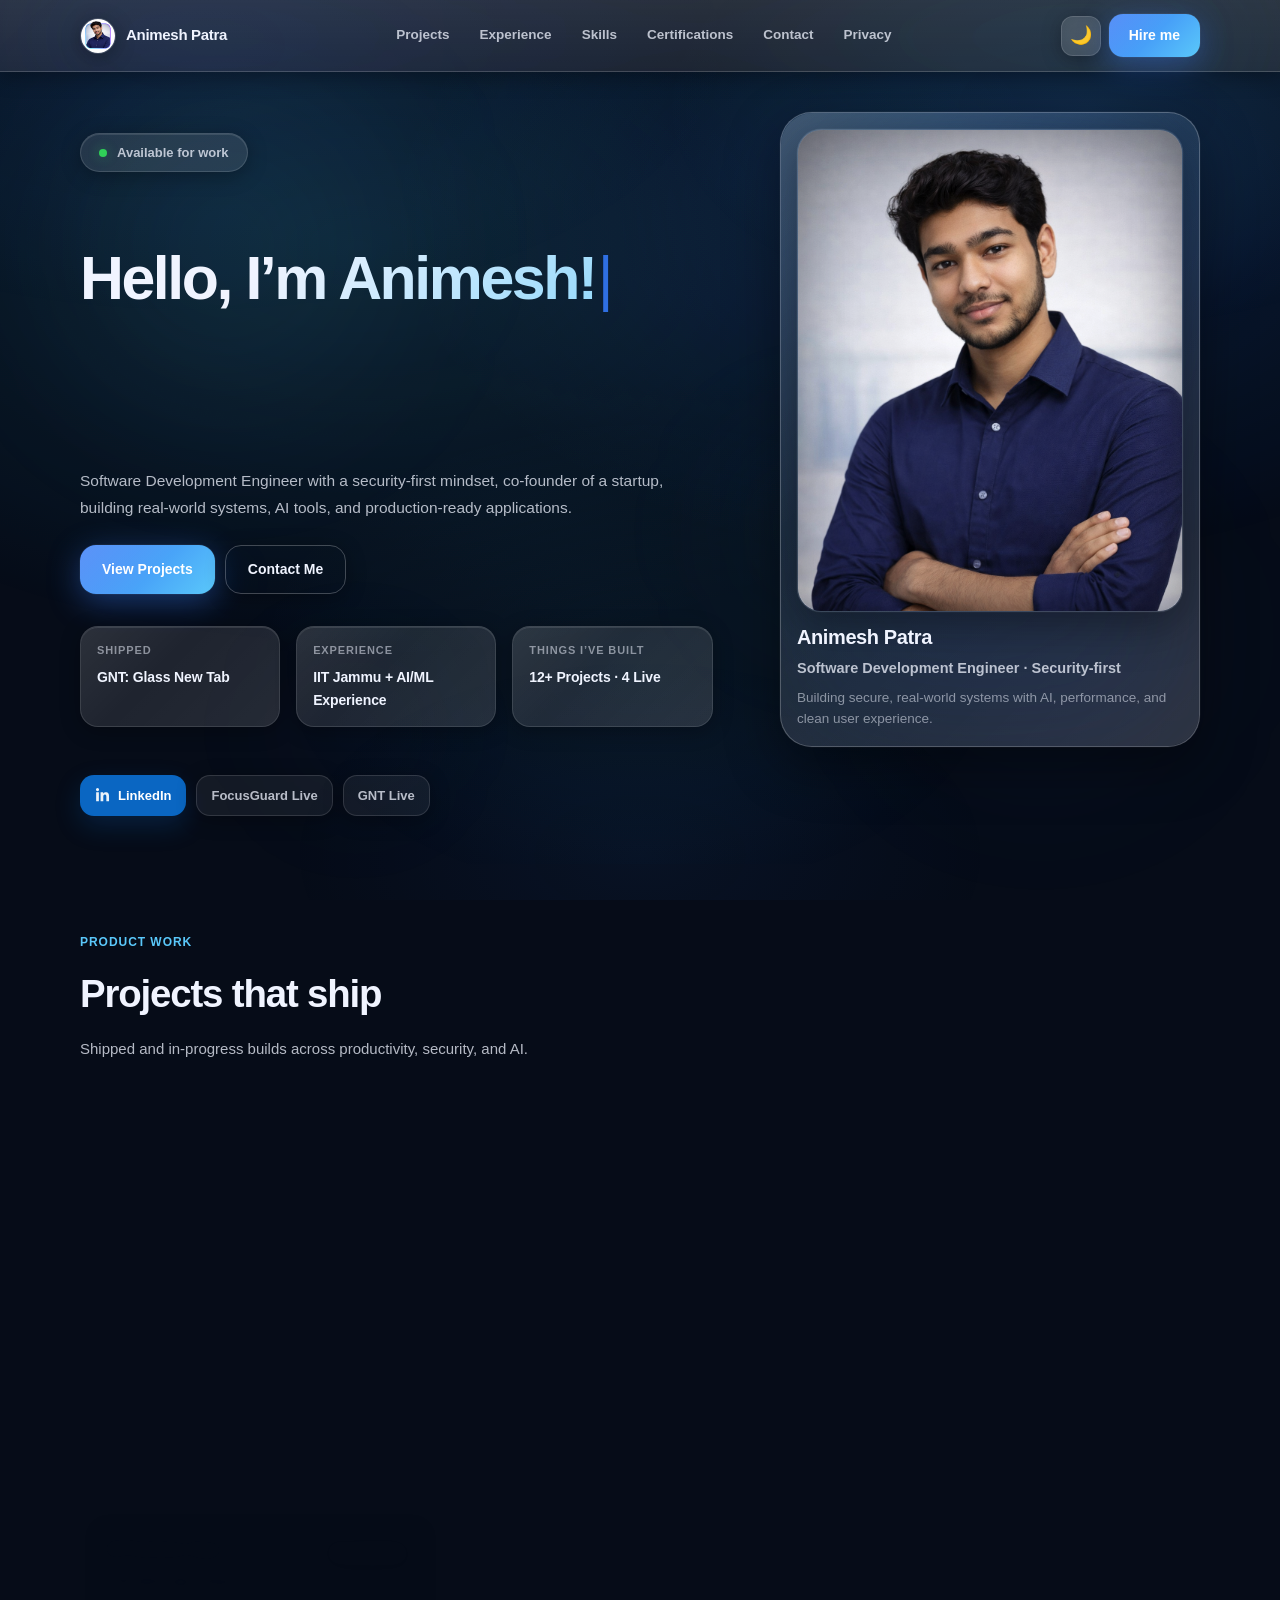
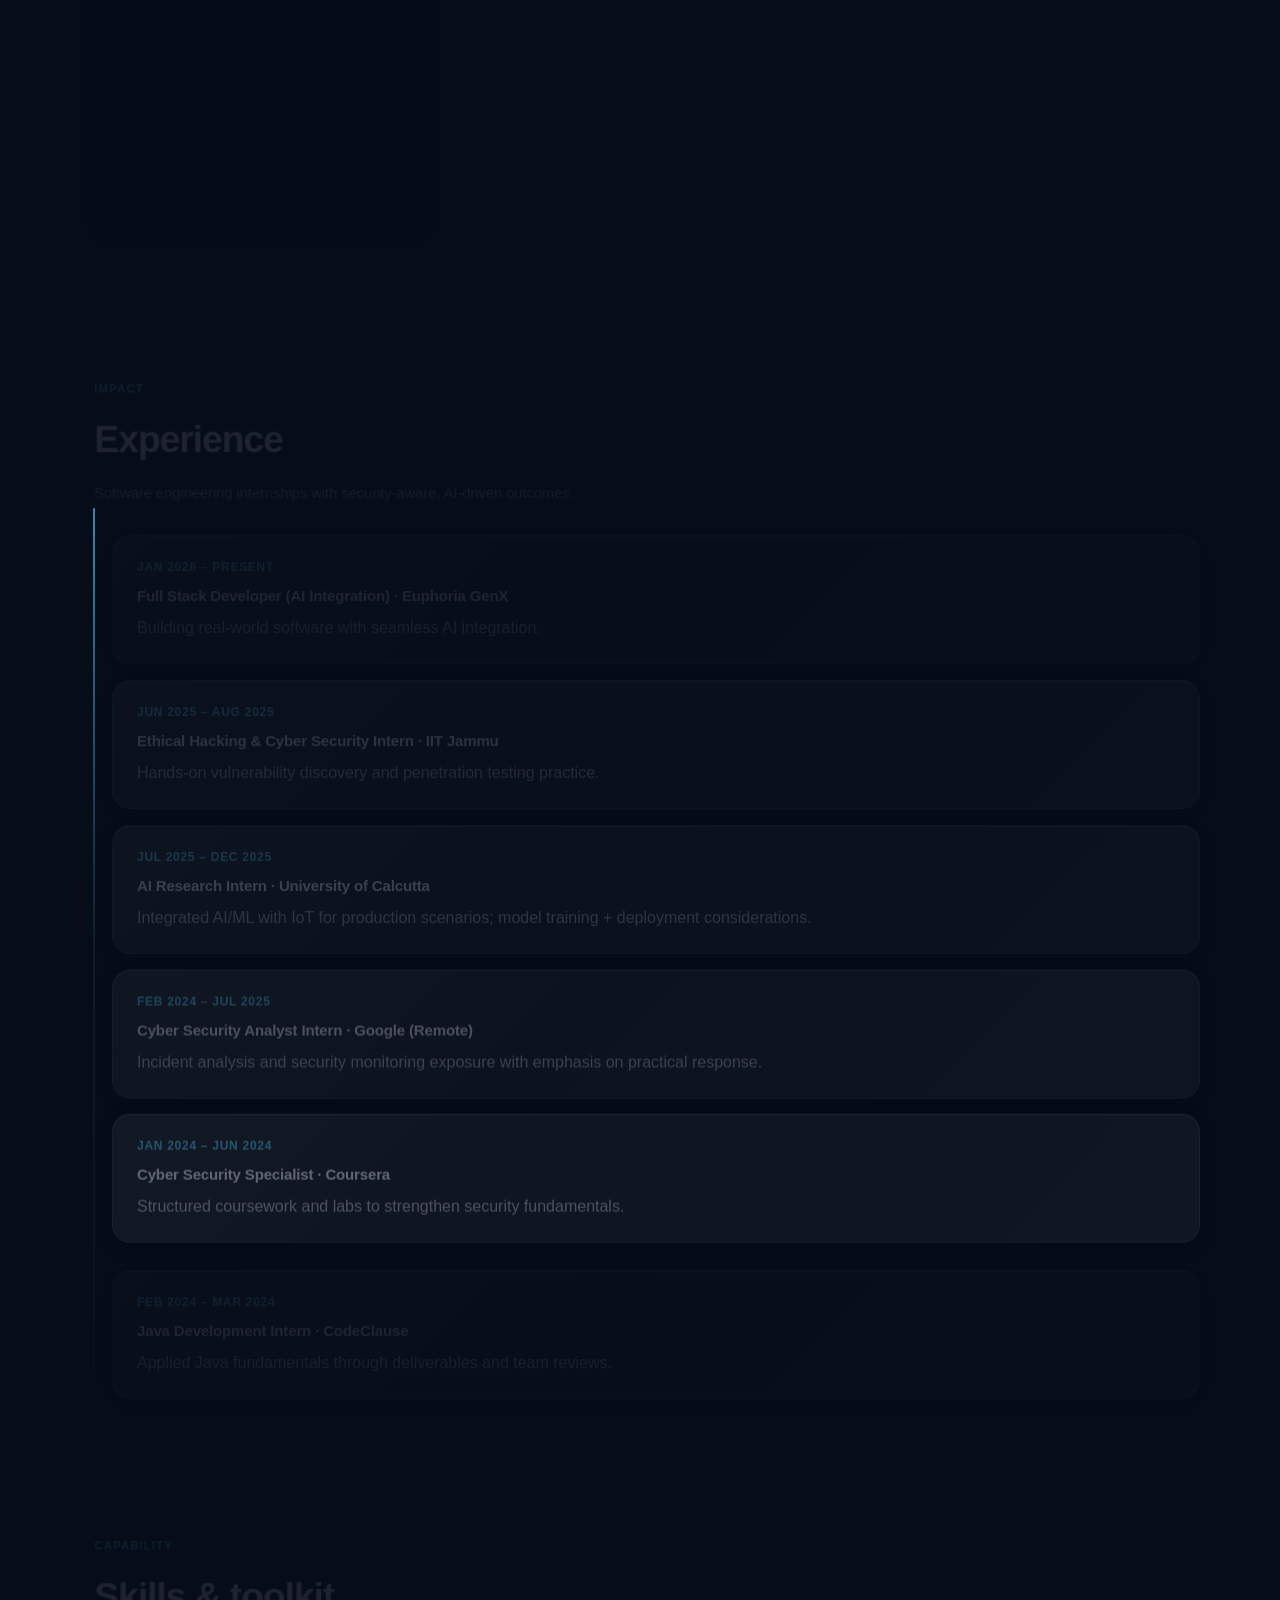
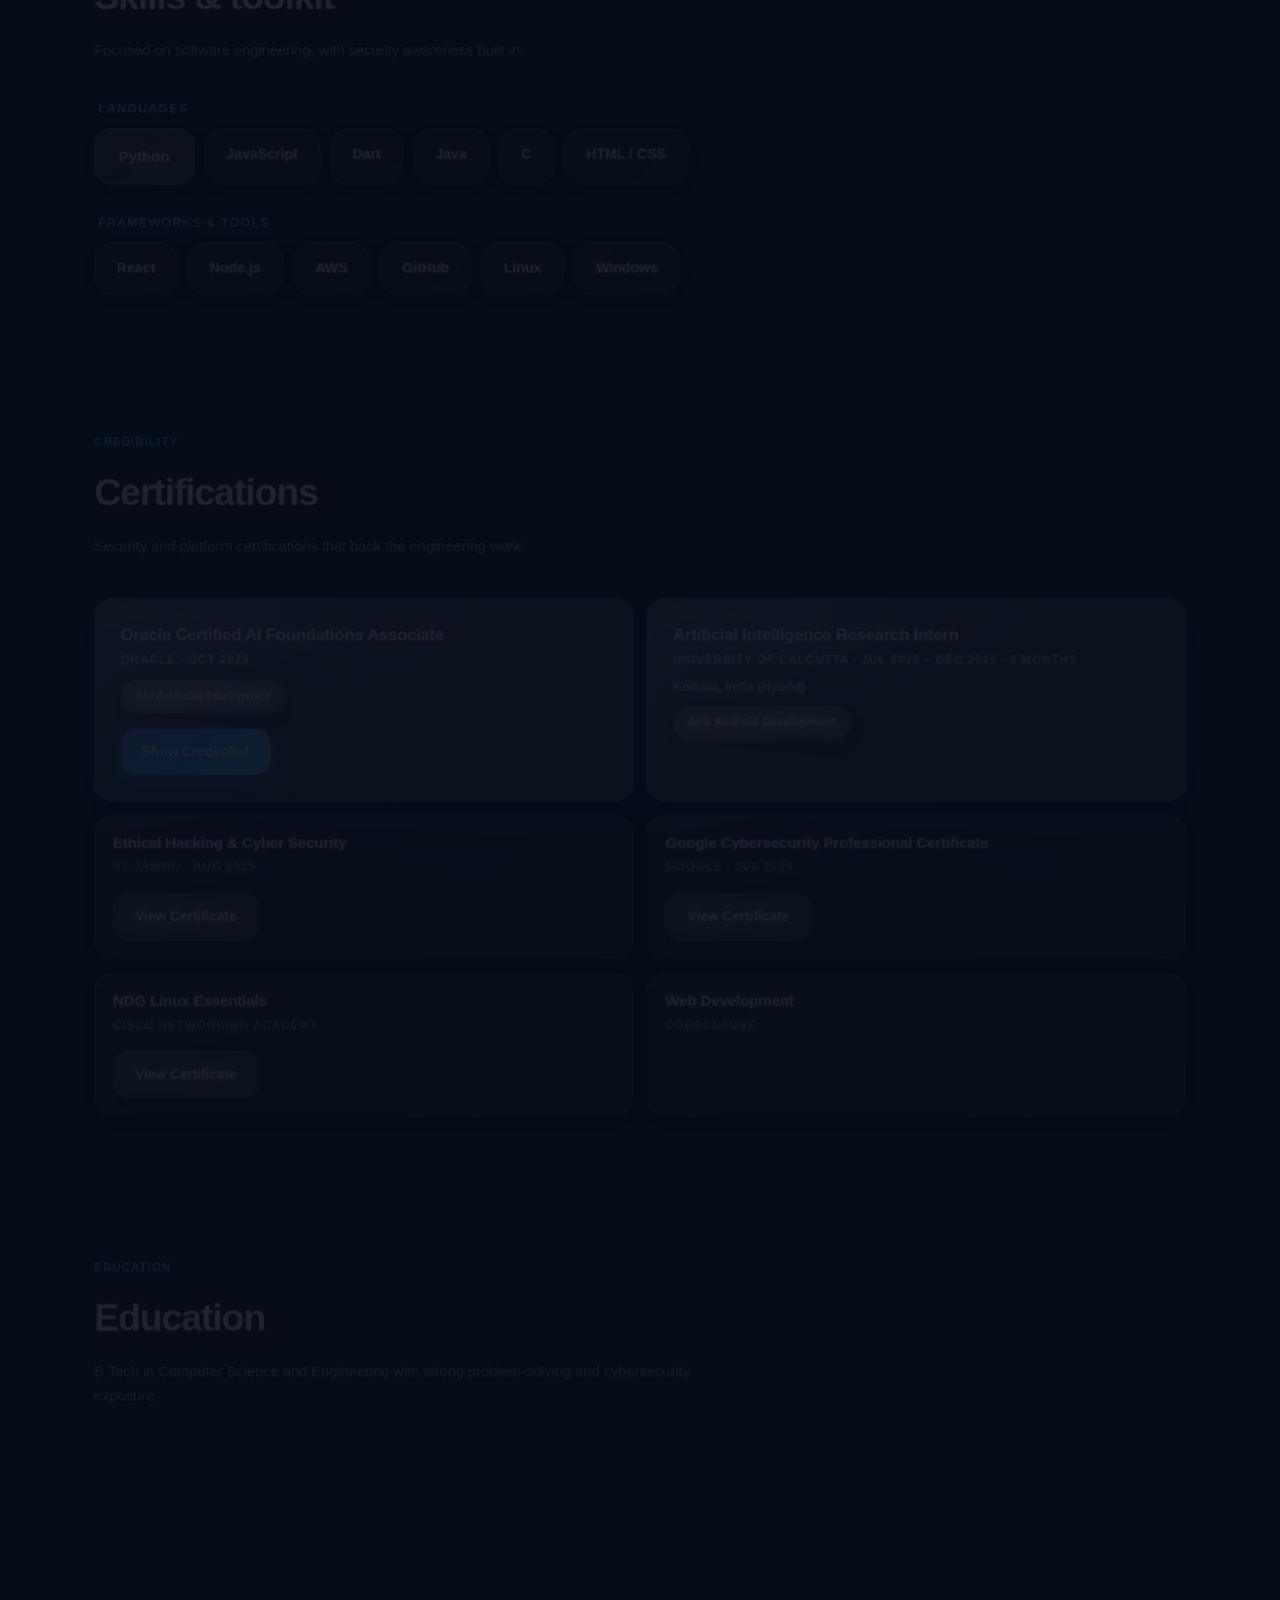
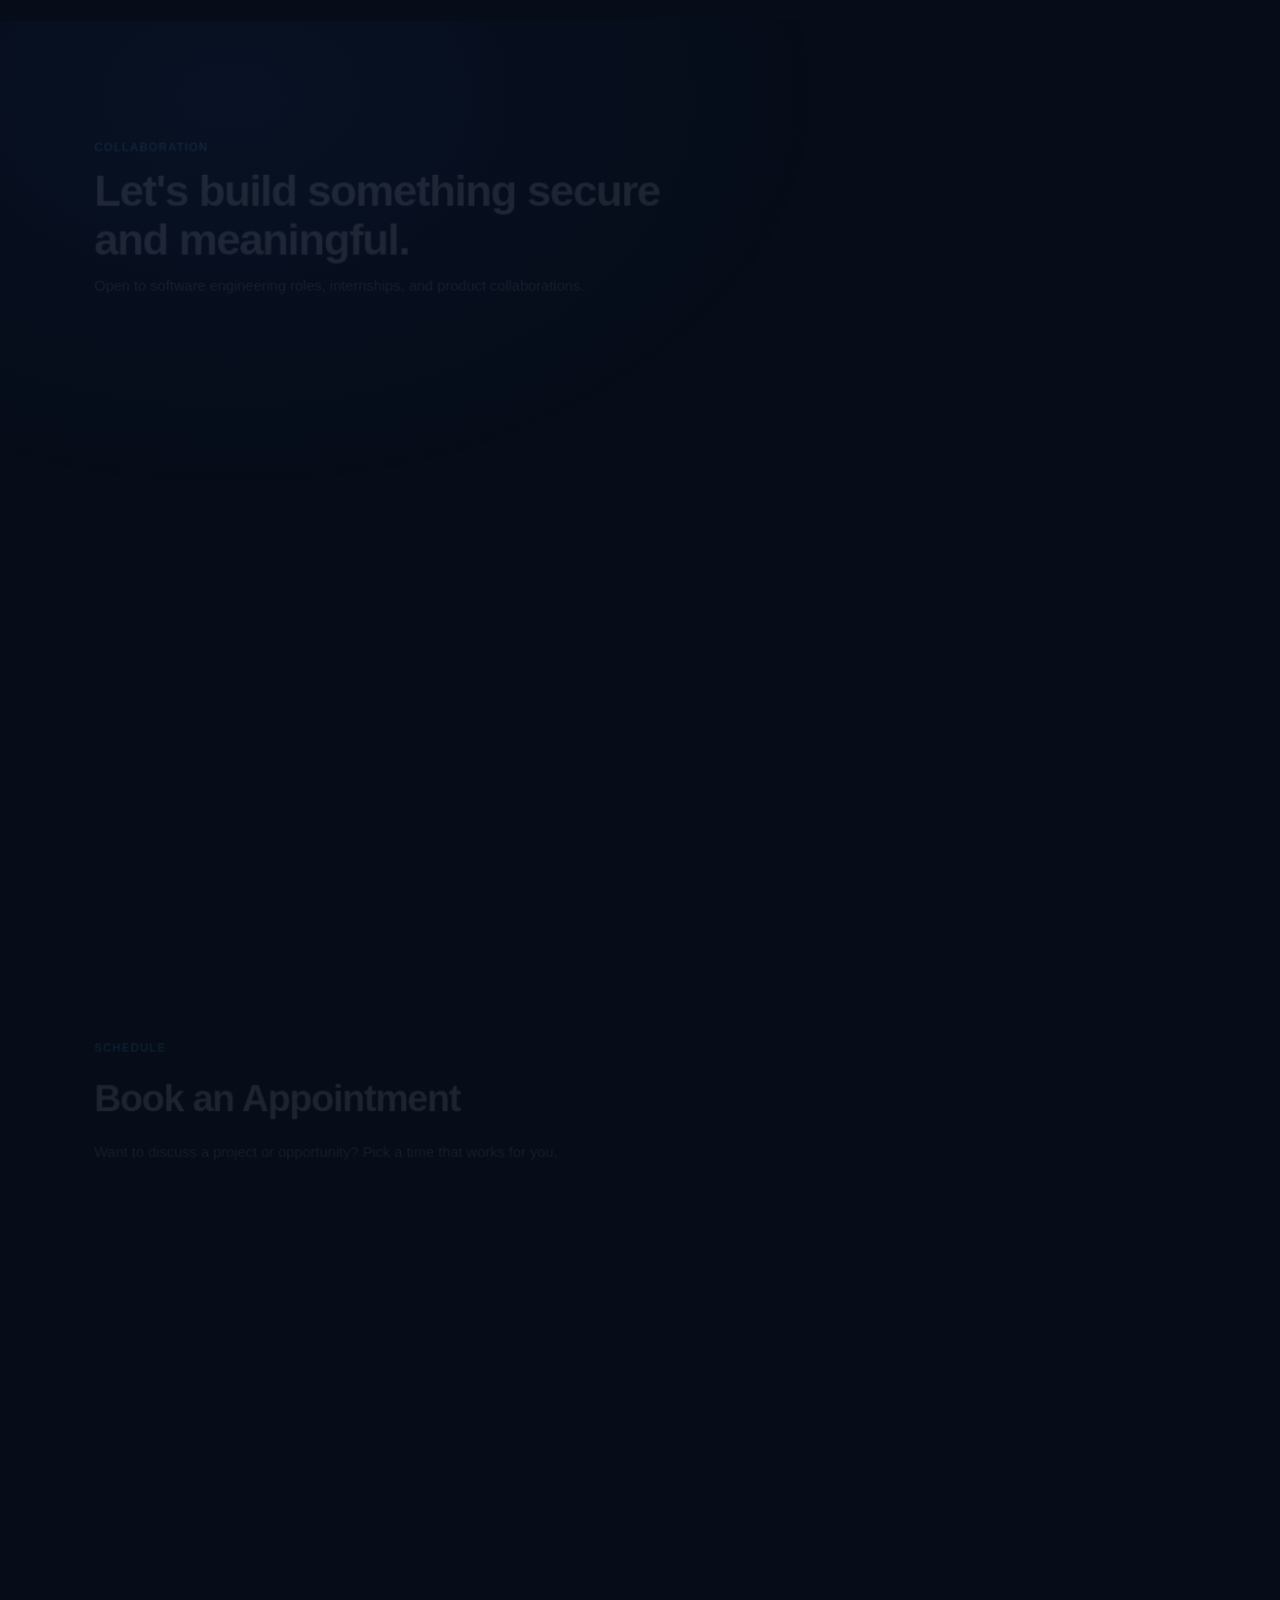
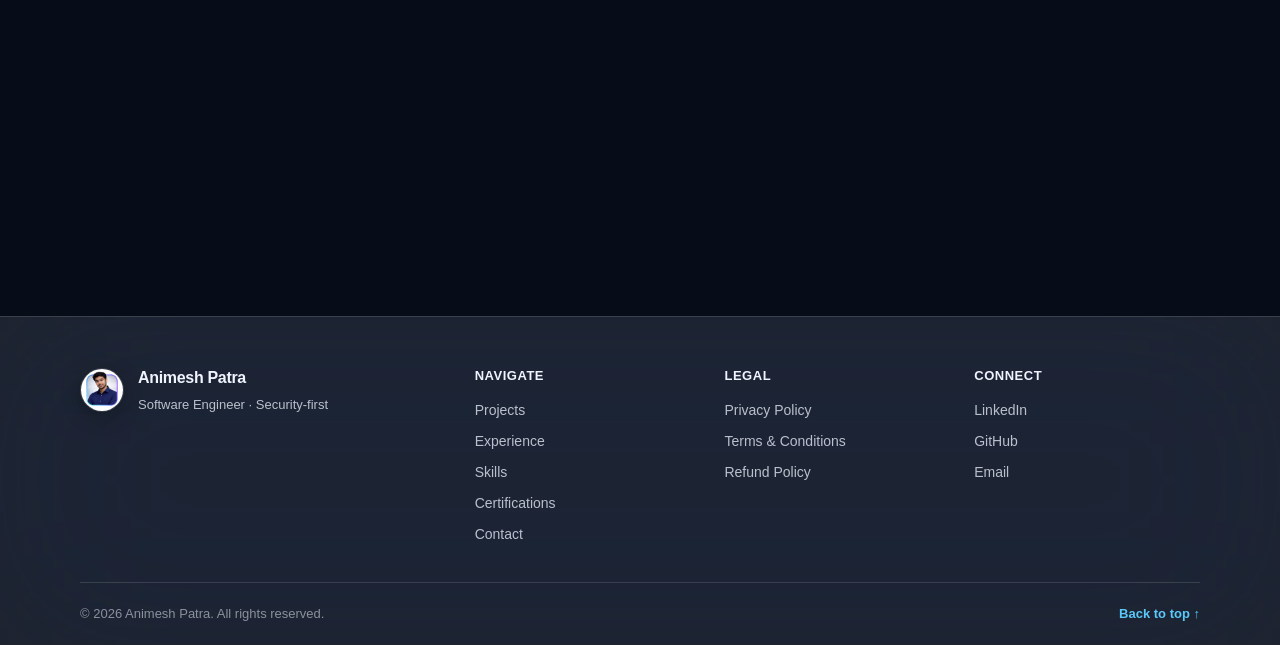
==== commit 3fa1735f: "Production-ready portfolio launch: security hardening, clean routing, mobile optimization, UI polish" ====
--- a/index.html
+++ b/index.html
@@ -1,370 +1,614 @@
-﻿<!doctype html>
-<html lang="en">
+<!doctype html>
+<html lang="en" data-theme="dark">
 <head>
-  <meta charset="utf-8" />
-  <meta name="viewport" content="width=device-width, initial-scale=1" />
+  <meta charset="UTF-8">
+  <meta name="viewport" content="width=device-width, initial-scale=1.0" />
   <meta name="color-scheme" content="light dark" />
   <meta name="referrer" content="strict-origin-when-cross-origin" />
   <meta http-equiv="Permissions-Policy" content="camera=(), microphone=(), geolocation=(), payment=(), usb=(), interest-cohort=()" />
-  <meta http-equiv="Content-Security-Policy" content="default-src 'self'; base-uri 'none'; object-src 'none'; frame-ancestors 'none'; img-src 'self' data: https:; font-src 'self' data: https://fonts.gstatic.com; style-src 'self' https://fonts.googleapis.com; script-src 'self'; connect-src 'self'; form-action 'self' mailto:; upgrade-insecure-requests; block-all-mixed-content" />
-  <title>Animesh Patra — Software Engineer</title>
-  <meta name="description" content="Animesh Patra — software engineering with a security-first mindset. Shipped FocusGuard extension and built real-world tools." />
-  <meta property="og:title" content="Animesh Patra — Portfolio" />
+  <meta http-equiv="X-Content-Type-Options" content="nosniff" />
+  <meta http-equiv="X-Frame-Options" content="DENY" />
+  <meta http-equiv="Content-Security-Policy" content="default-src 'self'; base-uri 'none'; object-src 'none'; frame-ancestors 'none'; img-src 'self' https:; font-src 'self' https://fonts.gstatic.com; style-src 'self' https://fonts.googleapis.com; script-src 'self'; connect-src 'self' https://formspree.io; form-action 'self' https://formspree.io; upgrade-insecure-requests; block-all-mixed-content" />
+  <title>Animesh Patra | Software Engineer</title>
+  <meta name="description" content="Animesh Patra - Software Development Engineer with a security-first mindset. Co-founder, building real-world systems, AI tools, and production-ready applications." />
+  <meta property="og:title" content="Animesh Patra | Software Engineer" />
   <meta property="og:description" content="Software engineer building secure products: FocusGuard, Findora scanner, AI/ML work." />
   <meta property="og:type" content="website" />
-  <link rel="icon" href="./assets/favicon.svg" type="image/svg+xml" />
+  <meta property="og:image" content="./assets/dp%20picture%202.png" />
+  <link rel="icon" href="./assets/dp%20picture%202.png" type="image/png" />
+  <link rel="apple-touch-icon" href="./assets/dp%20picture%202.png" />
   <link rel="preconnect" href="https://fonts.googleapis.com" />
   <link rel="preconnect" href="https://fonts.gstatic.com" crossorigin />
-  <link href="https://fonts.googleapis.com/css2?family=Inter:wght@400;500;600;700;800;900&display=swap" rel="stylesheet" />
+  <link href="https://fonts.googleapis.com/css2?family=Inter:wght@300;400;500;600;700;800;900&display=swap" rel="stylesheet" />
   <link rel="stylesheet" href="./styles.css" />
 </head>
 <body>
+  <!-- Ambient glass orbs -->
+  <div class="orb orb--1" aria-hidden="true"></div>
+  <div class="orb orb--2" aria-hidden="true"></div>
+  <div class="orb orb--3" aria-hidden="true"></div>
+  <div class="orb orb--4" aria-hidden="true"></div>
+
   <a class="skip" href="#main">Skip to content</a>
 
+  <!-- ========== HEADER ========== -->
   <header class="header" id="top">
-    <div class="wrap header__inner">
-      <a class="logo" href="#top" aria-label="Go to top">
-        <span class="logo__mark" aria-hidden="true"></span>
-        <img class="logo__thumb" src="./assets/my dp.jpg" alt="Animesh Patra" loading="lazy" decoding="async" />
-        <span class="logo__text">Animesh Patra</span>
+    <div class="container header__inner">
+      <a href="/" class="logo site-logo" aria-label="Go to homepage">
+        <img class="logo__img profile-img" src="./assets/dp%20picture%202.png" alt="Animesh Patra" width="36" height="36" loading="lazy" decoding="async" />
+        <span class="logo__name">Animesh Patra</span>
       </a>
       <nav class="nav" aria-label="Primary">
         <a class="nav__link" href="#projects">Projects</a>
         <a class="nav__link" href="#experience">Experience</a>
         <a class="nav__link" href="#skills">Skills</a>
-        <a class="nav__link" href="#certs">Certs</a>
+        <a class="nav__link" href="#certs">Certifications</a>
         <a class="nav__link" href="#contact">Contact</a>
+        <a class="nav__link" href="/privacy">Privacy</a>
       </nav>
-      <div class="header__actions">
-        <button class="icon" id="themeToggle" type="button" aria-label="Toggle theme" title="Toggle theme">◐</button>
-        <a class="btn btn--primary" href="#contact">Work together</a>
-        <button class="icon icon--menu" id="menuToggle" type="button" aria-label="Open menu" aria-controls="mobileNav" aria-expanded="false" title="Menu"></button>
+      <div class="header__right">
+        <button class="theme-btn" id="themeToggle" type="button" aria-label="Toggle theme" title="Toggle theme">
+          <span class="theme-btn__icon" aria-hidden="true"></span>
+        </button>
+        <a class="cta-btn" href="#contact">Hire me</a>
+        <button class="burger" id="menuToggle" type="button" aria-label="Open menu" aria-controls="mobileNav" aria-expanded="false">
+          <span></span><span></span><span></span>
+        </button>
       </div>
     </div>
-    <div class="mobile" id="mobileNav" hidden>
-      <div class="wrap mobile__inner" aria-label="Mobile navigation">
+    <div class="mobile-nav" id="mobileNav" hidden>
+      <div class="container mobile-nav__inner">
         <a class="nav__link" href="#projects">Projects</a>
         <a class="nav__link" href="#experience">Experience</a>
         <a class="nav__link" href="#skills">Skills</a>
-        <a class="nav__link" href="#certs">Certs</a>
+        <a class="nav__link" href="#certs">Certifications</a>
         <a class="nav__link" href="#contact">Contact</a>
+        <a class="nav__link" href="/privacy">Privacy</a>
       </div>
     </div>
   </header>
 
+  <!-- ========== MAIN ========== -->
   <main id="main">
-    <section class="hero" aria-label="Intro">
-      <div class="bg-layer" aria-hidden="true"></div>
-      <div class="wrap hero__grid">
-        <div class="hero__content reveal">
-          <div class="pill">
-            <span class="pill__dot" aria-hidden="true"></span>
-            Software engineer · security-first thinker
-          </div>
-          <h1 class="hero__title hero-title">
-            <span id="typing-text"></span><span id="typing-cursor">▍</span>
+
+    <!-- HERO -->
+    <section class="hero" aria-label="Introduction">
+      <div class="hero__bg" aria-hidden="true"></div>
+      <div class="container">
+        <div class="hero__grid">
+        <div class="hero__text reveal">
+          <div class="status-pill">
+            <span class="status-pill__dot"></span>
+            Available for work
+          </div>
+          <h1 class="hero__heading">
+            <span id="typing-text"></span><span id="typing-cursor" class="cursor">|</span>
           </h1>
-          <p class="hero__lead">Software development engineer (security-aware) — shipped a live Chrome extension, built AI/security tools, and deliver production-ready experiences.</p>
-          <div class="hero__cta">
-            <a class="btn btn--primary" href="#projects">See projects</a>
-            <a class="btn" href="#contact">Let&apos;s talk</a>
-            <a class="btn" href="mailto:animeshpatra7908@gmail.com">Email</a>
-          </div>
-          <div class="metrics">
-            <div class="metric"><div class="metric__k">Shipped</div><div class="metric__v">FocusGuard</div></div>
-            <div class="metric"><div class="metric__k">Experience</div><div class="metric__v">Internships + AI/ML</div></div>
-            <div class="metric"><div class="metric__k">CGPA</div><div class="metric__v">8.35</div></div>
-          </div>
-          <div class="link-buttons">
-            <a class="link-btn link-btn--linkedin" href="https://www.linkedin.com/in/animesh-patra2004" target="_blank" rel="noopener noreferrer">
-              <span class="link-btn__icon icon--li" aria-hidden="true"></span>
-              <span>LinkedIn</span>
+          <p class="hero__sub">Software Development Engineer with a security-first mindset, co-founder of a startup, building real-world systems, AI tools, and production-ready applications.</p>
+          <div class="hero__actions">
+            <a class="btn btn--primary btn--glow" href="#projects">View Projects</a>
+            <a class="btn btn--outline" href="#contact">Contact Me</a>
+          </div>
+          <div class="stats">
+            <a class="stat glass-surface stat--link" href="https://chromewebstore.google.com/detail/pdjebhcifgoembcidgjhdjohnkgcbflb?utm_source=item-share-cb" target="_blank" rel="noopener noreferrer" aria-label="Open Glass New Tab on Chrome Web Store">
+              <span class="stat__label">Shipped</span>
+              <span class="stat__value">GNT: Glass New Tab</span>
             </a>
-            <a class="link-btn" href="https://chromewebstore.google.com/detail/ggdhcadbfcjonlbkbphefignhoolmpko?utm_source=item-share-cb" target="_blank" rel="noopener noreferrer">FocusGuard Live</a>
-          </div>
-        </div>
-
-        <aside class="hero__card reveal tilt" data-tilt>
-          <div class="hero__frame">
-            <img src="./assets/my dp.jpg" alt="Portrait of Animesh Patra" loading="eager" decoding="async" data-fallback-src="./assets/profile-placeholder.svg" />
-            <div class="hero__glow" aria-hidden="true"></div>
-          </div>
-          <div class="hero__cardBody">
-            <div class="name">Animesh Patra</div>
-            <div class="role">Software Development Engineer · Security-aware</div>
-            <p class="note">Building products with performance, UX polish, and cybersecurity discipline.</p>
+            <a class="stat glass-surface stat--link" href="https://drive.google.com/file/d/1ALRb7EjsVtAyw80cJspOBggDLwyaIy9O/view?usp=drive_link" target="_blank" rel="noopener noreferrer" aria-label="Open IIT Jammu certificate on Google Drive">
+              <span class="stat__label">Experience</span>
+              <span class="stat__value">IIT Jammu + AI/ML Experience</span>
+            </a>
+            <div class="stat glass-surface">
+              <span class="stat__label">Things I&rsquo;ve Built</span>
+              <span class="stat__value">12+ Projects &middot; 4 Live</span>
+            </div>
+          </div>
+        </div>
+
+        <aside class="hero__card reveal" data-tilt>
+          <div class="hero__photo">
+            <img src="./assets/my%20img.png" alt="Portrait of Animesh Patra" loading="eager" decoding="async" data-fallback-src="./assets/profile-placeholder.svg" />
+            <div class="hero__photo-shine" aria-hidden="true"></div>
+          </div>
+          <div class="hero__card-body">
+            <h2 class="hero__name">Animesh Patra</h2>
+            <p class="hero__role">Software Development Engineer &middot; Security-first</p>
+            <p class="hero__bio">Building secure, real-world systems with AI, performance, and clean user experience.</p>
           </div>
         </aside>
-      </div>
-    </section>
-
+        </div>
+
+        <div class="hero__secondary reveal" aria-label="Quick links">
+          <div class="social-row social-row--subtle">
+            <a class="social-btn social-btn--linkedin" href="https://www.linkedin.com/in/animesh-patra2004" target="_blank" rel="noopener noreferrer">
+              <svg class="social-btn__icon" viewBox="0 0 448 512" aria-hidden="true"><path fill="currentColor" d="M100.28 448H7.4V149.33h92.88zm-46.44-340a53.79 53.79 0 1153.79-53.78A53.8 53.8 0 0153.84 108zM447.9 448h-92.68V302.4c0-34.7-.7-79.23-48.26-79.23-48.3 0-55.7 37.72-55.7 76.7V448h-92.8V149.33h89.08v40.8h1.3c12.4-23.5 42.5-48.3 87.46-48.3 93.5 0 110.7 61.54 110.7 141.5z"/></svg>
+              LinkedIn
+            </a>
+            <a class="social-btn" href="https://chromewebstore.google.com/detail/ggdhcadbfcjonlbkbphefignhoolmpko?utm_source=item-share-cb" target="_blank" rel="noopener noreferrer">FocusGuard Live</a>
+            <a class="social-btn" href="https://chromewebstore.google.com/detail/pdjebhcifgoembcidgjhdjohnkgcbflb?utm_source=item-share-cb" target="_blank" rel="noopener noreferrer">GNT Live</a>
+          </div>
+        </div>
+      </div>
+    </section>
+
+    <!-- PROJECTS -->
     <section class="section" id="projects" aria-label="Projects">
-      <div class="wrap">
-        <header class="section__head reveal">
-          <p class="eyebrow">Product work</p>
-          <h2>Projects that ship</h2>
-          <p class="muted">Shipped and in-progress builds across productivity, security, and AI.</p>
+      <div class="container">
+        <header class="section__header reveal">
+          <span class="label">Product work</span>
+          <h2 class="section__title">Projects that ship</h2>
+          <p class="section__sub">Shipped and in-progress builds across productivity, security, and AI.</p>
         </header>
-        <div class="grid grid--2">
-          <article class="panel reveal tilt" data-tilt>
-            <div class="panel__top">
+        <div class="card-grid card-grid--2">
+          <article class="card glass-card reveal" data-tilt>
+            <div class="card__top">
               <div>
-                <h3>FocusGuard — Reels & Shorts Blocker</h3>
-                <p class="muted">Chrome extension to remove short-form distractions and improve focus.</p>
-              </div>
-              <span class="badge">Shipped</span>
-            </div>
-            <p class="muted">Blocks Shorts/Reels/TikTok, tracks focus, and keeps data local. Designed like a product, not a script.</p>
-            <div class="tags">
+                <h3 class="card__title">GNT: Glass New Tab &mdash; iOS-Style Dashboard</h3>
+              </div>
+              <span class="chip chip--live">Shipped</span>
+            </div>
+            <p class="card__desc">Smooth iOS/macOS-inspired glass New Tab with Spotlight search and refined customization. Designed and crafted in India.</p>
+            <div class="tag-row">
+              <span class="tag">Chrome Extension</span><span class="tag">iOS-inspired UI</span><span class="tag">Productivity</span><span class="tag">Privacy-first</span>
+            </div>
+            <div class="card__actions">
+              <a class="btn btn--primary" target="_blank" rel="noopener noreferrer" href="https://chromewebstore.google.com/detail/pdjebhcifgoembcidgjhdjohnkgcbflb?utm_source=item-share-cb">Live on Chrome Web Store</a>
+            </div>
+          </article>
+
+          <article class="card glass-card reveal" data-tilt>
+            <div class="card__top">
+              <div>
+                <h3 class="card__title">FocusGuard &mdash; Reels &amp; Shorts Blocker</h3>
+                <p class="card__desc">Chrome extension to remove short-form distractions and improve focus.</p>
+              </div>
+              <span class="chip chip--live">Shipped</span>
+            </div>
+            <p class="card__desc">Blocks Shorts/Reels/TikTok, tracks focus, and keeps data local. Designed like a product, not a script.</p>
+            <div class="tag-row">
               <span class="tag">Chrome Extension</span><span class="tag">Privacy-first</span><span class="tag">UI/UX</span>
             </div>
-            <div class="panel__actions">
+            <div class="card__actions">
               <a class="btn btn--primary" target="_blank" rel="noopener noreferrer" href="https://chromewebstore.google.com/detail/ggdhcadbfcjonlbkbphefignhoolmpko?utm_source=item-share-cb">Live on Chrome Web Store</a>
             </div>
           </article>
 
-          <article class="panel reveal tilt" data-tilt>
-            <div class="panel__top">
+          <article class="card glass-card reveal" data-tilt>
+            <div class="card__top">
               <div>
-                <h3>Findora — Vulnerability Scanner</h3>
-                <p class="muted">AI-assisted web scanning with risk scoring and reports.</p>
-              </div>
-              <span class="badge badge--soft">Security</span>
-            </div>
-            <p class="muted">Detects issues, assigns severity, and exports PDF/Excel for teams. Built with Python + AI to speed triage.</p>
-            <div class="tags"><span class="tag">Python</span><span class="tag">AI</span><span class="tag">Reporting</span></div>
-            <div class="panel__actions">
-              <a class="btn" target="_blank" rel="noopener noreferrer" href="https://github.com/developer-animesh7/Findora-Vulnerability-Scanner">GitHub</a>
-            </div>
-          </article>
-
-          <article class="panel reveal tilt" data-tilt>
-            <div class="panel__top">
+                <h3 class="card__title">Findora &mdash; Vulnerability Scanner</h3>
+                <p class="card__desc">AI-assisted web scanning with risk scoring and reports.</p>
+              </div>
+              <span class="chip">Security</span>
+            </div>
+            <p class="card__desc">Detects issues, assigns severity, and exports PDF/Excel for teams. Built with Python + AI to speed triage.</p>
+            <div class="tag-row"><span class="tag">Python</span><span class="tag">AI</span><span class="tag">Reporting</span></div>
+            <div class="card__actions">
+              <a class="btn btn--glass" target="_blank" rel="noopener noreferrer" href="https://github.com/developer-animesh7/Findora-Vulnerability-Scanner">GitHub</a>
+            </div>
+          </article>
+
+          <article class="card glass-card reveal" data-tilt>
+            <div class="card__top">
               <div>
-                <h3>AI Fashion App</h3>
-                <p class="muted">Full-stack app integrating ML modules (ongoing).</p>
-              </div>
-              <span class="badge badge--soft">In progress</span>
-            </div>
-            <p class="muted">Responsive React + Node.js experience with ML-driven recommendations and modern UX polish.</p>
-            <div class="tags"><span class="tag">React</span><span class="tag">Node.js</span><span class="tag">ML</span></div>
-          </article>
-
-          <article class="panel reveal tilt" data-tilt>
-            <div class="panel__top">
+                <h3 class="card__title">AI Fashion App</h3>
+                <p class="card__desc">Full-stack app integrating ML modules (ongoing).</p>
+              </div>
+              <span class="chip">In progress</span>
+            </div>
+            <p class="card__desc">Responsive React + Node.js experience with ML-driven recommendations and modern UX polish.</p>
+            <div class="tag-row"><span class="tag">React</span><span class="tag">Node.js</span><span class="tag">ML</span></div>
+          </article>
+
+          <article class="card glass-card reveal" data-tilt>
+            <div class="card__top">
               <div>
-                <h3>Face Recognition System</h3>
-                <p class="muted">Real-time authentication using deep learning.</p>
-              </div>
-              <span class="badge badge--soft">Computer Vision</span>
-            </div>
-            <p class="muted">Built with Python + OpenCV for secure identity workflows. Focused on reliability and low-latency checks.</p>
-            <div class="tags"><span class="tag">Python</span><span class="tag">OpenCV</span><span class="tag">ML</span></div>
-            <div class="panel__actions">
-              <a class="btn" target="_blank" rel="noopener noreferrer" href="https://github.com/developer-animesh7/AI-Face-recognition-Attendance-System">GitHub</a>
-            </div>
-          </article>
-        </div>
-      </div>
-    </section>
-
+                <h3 class="card__title">Face Recognition System</h3>
+                <p class="card__desc">Real-time authentication using deep learning.</p>
+              </div>
+              <span class="chip">Computer Vision</span>
+            </div>
+            <p class="card__desc">Built with Python + OpenCV for secure identity workflows. Focused on reliability and low-latency checks.</p>
+            <div class="tag-row"><span class="tag">Python</span><span class="tag">OpenCV</span><span class="tag">ML</span></div>
+            <div class="card__actions">
+              <a class="btn btn--glass" target="_blank" rel="noopener noreferrer" href="https://github.com/developer-animesh7/AI-Face-recognition-Attendance-System">GitHub</a>
+            </div>
+          </article>
+        </div>
+      </div>
+    </section>
+
+    <!-- EXPERIENCE -->
     <section class="section" id="experience" aria-label="Experience">
-      <div class="wrap">
-        <header class="section__head reveal">
-          <p class="eyebrow">Impact</p>
-          <h2>Experience</h2>
-          <p class="muted">Software engineering internships with security-aware, AI-driven outcomes.</p>
+      <div class="container">
+        <header class="section__header reveal">
+          <span class="label">Impact</span>
+          <h2 class="section__title">Experience</h2>
+          <p class="section__sub">Software engineering internships with security-aware, AI-driven outcomes.</p>
         </header>
         <div class="timeline">
           <article class="timeline__item experience-card reveal">
             <div class="timeline__dot"></div>
-            <div class="timeline__body">
-              <div class="timeline__when">Jun 2025 – Aug 2025</div>
-              <h3>Ethical Hacking & Cyber Security Intern  IIT Jammu</h3>
-              <p class="muted">Hands-on vulnerability discovery and penetration testing practice.</p>
-            </div>
-          </article>
+            <div class="timeline__body glass-surface">
+              <span class="timeline__date">Jan 2026 &ndash; Present</span>
+              <h3>Full Stack Developer (AI Integration) &middot; Euphoria GenX</h3>
+              <p>Building real-world software with seamless AI integration.</p>
+            </div>
+          </article>
+
           <article class="timeline__item experience-card reveal">
             <div class="timeline__dot"></div>
-            <div class="timeline__body">
-              <div class="timeline__when">Jul 2025 – Dec 2025</div>
-              <h3>AI Research Intern  University of Calcutta</h3>
-              <p class="muted">Integrated AI/ML with IoT for production scenarios; model training + deployment considerations.</p>
+            <div class="timeline__body glass-surface">
+              <span class="timeline__date">Jun 2025 &ndash; Aug 2025</span>
+              <h3>Ethical Hacking &amp; Cyber Security Intern &middot; IIT Jammu</h3>
+              <p>Hands-on vulnerability discovery and penetration testing practice.</p>
             </div>
           </article>
           <article class="timeline__item experience-card reveal">
             <div class="timeline__dot"></div>
-            <div class="timeline__body">
-              <div class="timeline__when">Feb 2024 – Jul 2025</div>
-              <h3>Cyber Security Analyst Intern  Google (Remote)</h3>
-              <p class="muted">Incident analysis and security monitoring exposure with emphasis on practical response.</p>
+            <div class="timeline__body glass-surface">
+              <span class="timeline__date">Jul 2025 &ndash; Dec 2025</span>
+              <h3>AI Research Intern &middot; University of Calcutta</h3>
+              <p>Integrated AI/ML with IoT for production scenarios; model training + deployment considerations.</p>
             </div>
           </article>
           <article class="timeline__item experience-card reveal">
             <div class="timeline__dot"></div>
-            <div class="timeline__body">
-              <div class="timeline__when">Jan 2024 – Jun 2024</div>
-              <h3>Cyber Security Specialist  Coursera</h3>
-              <p class="muted">Structured coursework and labs to strengthen security fundamentals.</p>
+            <div class="timeline__body glass-surface">
+              <span class="timeline__date">Feb 2024 &ndash; Jul 2025</span>
+              <h3>Cyber Security Analyst Intern &middot; Google (Remote)</h3>
+              <p>Incident analysis and security monitoring exposure with emphasis on practical response.</p>
             </div>
           </article>
           <article class="timeline__item experience-card reveal">
             <div class="timeline__dot"></div>
-            <div class="timeline__body">
-              <div class="timeline__when">Feb 2024 – Mar 2024</div>
-              <h3>Java Development Intern  CodeClause</h3>
-              <p class="muted">Applied Java fundamentals through deliverables and team reviews.</p>
-            </div>
-          </article>
-        </div>
-      </div>
-    </section>
-
+            <div class="timeline__body glass-surface">
+              <span class="timeline__date">Jan 2024 &ndash; Jun 2024</span>
+              <h3>Cyber Security Specialist &middot; Coursera</h3>
+              <p>Structured coursework and labs to strengthen security fundamentals.</p>
+            </div>
+          </article>
+          <article class="timeline__item experience-card reveal">
+            <div class="timeline__dot"></div>
+            <div class="timeline__body glass-surface">
+              <span class="timeline__date">Feb 2024 &ndash; Mar 2024</span>
+              <h3>Java Development Intern &middot; CodeClause</h3>
+              <p>Applied Java fundamentals through deliverables and team reviews.</p>
+            </div>
+          </article>
+        </div>
+      </div>
+    </section>
+
+    <!-- SKILLS -->
     <section class="section" id="skills" aria-label="Skills">
-      <div class="wrap">
-        <header class="section__head reveal">
-          <p class="eyebrow">Capability</p>
-          <h2>Skills & toolkit</h2>
-          <p class="muted">Focused on software engineering, with security awareness built in.</p>
+      <div class="container">
+        <header class="section__header reveal">
+          <span class="label">Capability</span>
+          <h2 class="section__title">Skills &amp; toolkit</h2>
+          <p class="section__sub">Focused on software engineering, with security awareness built in.</p>
         </header>
-        <div class="grid grid--3 skills">
-          <div class="tile reveal tilt" data-tilt>
-            <h3>Languages</h3>
-            <div class="tags tags--wrap"><span class="tag">Python</span><span class="tag">Java</span><span class="tag">C</span><span class="tag">JavaScript</span><span class="tag">HTML/CSS</span><span class="tag">Dart</span></div>
-          </div>
-          <div class="tile reveal tilt" data-tilt>
-            <h3>Platforms & tools</h3>
-            <div class="tags tags--wrap"><span class="tag">React</span><span class="tag">Node.js</span><span class="tag">GitHub</span><span class="tag">Windows</span><span class="tag">Kali</span><span class="tag">Ubuntu</span></div>
-          </div>
-          <div class="tile reveal tilt" data-tilt>
-            <h3>Security stack</h3>
-            <div class="tags tags--wrap"><span class="tag">Wireshark</span><span class="tag">Burp Suite</span><span class="tag">Autopsy</span></div>
-          </div>
-        </div>
-      </div>
-    </section>
-
+
+        <div class="skills-grid reveal" id="skillsGrid">
+          <!-- Floating arrow indicator -->
+          <div class="skills-arrow" id="skillsArrow" aria-hidden="true">
+            <svg width="20" height="20" viewBox="0 0 20 20" fill="none"><path d="M6 4l8 6-8 6" stroke="currentColor" stroke-width="2" stroke-linecap="round" stroke-linejoin="round"/></svg>
+          </div>
+
+          <h3 class="skills-group__title">Languages</h3>
+          <div class="skills-list">
+            <div class="skill-item skill-item--primary glass-surface" data-skill>Python</div>
+            <div class="skill-item glass-surface" data-skill>JavaScript</div>
+            <div class="skill-item glass-surface" data-skill>Dart</div>
+            <div class="skill-item glass-surface" data-skill>Java</div>
+            <div class="skill-item glass-surface" data-skill>C</div>
+            <div class="skill-item glass-surface" data-skill>HTML / CSS</div>
+          </div>
+
+          <h3 class="skills-group__title">Frameworks &amp; tools</h3>
+          <div class="skills-list">
+            <div class="skill-item glass-surface" data-skill>React</div>
+            <div class="skill-item glass-surface" data-skill>Node.js</div>
+            <div class="skill-item glass-surface" data-skill>AWS</div>
+            <div class="skill-item glass-surface" data-skill>GitHub</div>
+            <div class="skill-item glass-surface" data-skill>Linux</div>
+            <div class="skill-item glass-surface" data-skill>Windows</div>
+          </div>
+        </div>
+      </div>
+    </section>
+
+    <!-- CERTIFICATIONS -->
     <section class="section" id="certs" aria-label="Certifications">
-      <div class="wrap">
-        <header class="section__head reveal">
-          <p class="eyebrow">Credibility</p>
-          <h2>Certifications</h2>
-          <p class="muted">Security and platform certifications that back the engineering work.</p>
+      <div class="container">
+        <header class="section__header reveal">
+          <span class="label">Credibility</span>
+          <h2 class="section__title">Certifications</h2>
+          <p class="section__sub">Security and platform certifications that back the engineering work.</p>
         </header>
-        <div class="panel glass reveal">
-          <ul class="list list--2">
-            <li><strong>Ethical Hacking & Cyber Security</strong> — IIT Jammu (Aug 2025) — <a class="link" target="_blank" rel="noopener noreferrer" href="https://drive.google.com/file/d/1ALRb7EjsVtAyw80cJspOBggDLwyaIy9O/view">Certificate</a></li>
-            <li><strong>Google Cybersecurity Professional Certificate</strong> — Google (Jul 2024) — <a class="link" target="_blank" rel="noopener noreferrer" href="https://www.coursera.org/account/accomplishments/professional-cert/HA4NJSD2WGGN?utm_source=link&utm_medium=certificate&utm_content=cert_image&utm_campaign=sharing_cta&utm_product=prof">Certificate</a></li>
-            <li><strong>NDG Linux Essentials</strong> — Cisco Networking Academy — <a class="link" target="_blank" rel="noopener noreferrer" href="https://www.linkedin.com/posts/animesh-patra2004_linux-essential-course-by-cisco-provided-activity-7165912901873065985-fQBA/?utm_source=share&utm_medium=member_desktop&rcm=ACoAAEjtF5EBLupU-bluPNtdWkLA7BG5qw8nOe8">Certificate</a></li>
-            <li><strong>Cybersecurity A Platform</strong> — Jayadhi Limited (Aug 2025)</li>
-            <li><strong>Connect and Protect: Networks and Network Security</strong> — Google/Coursera</li>
-            <li><strong>Assets, Threats, and Vulnerabilities</strong> — Google/Coursera</li>
-            <li><strong>Put It to Work: Prepare for Cybersecurity Jobs</strong> — Google/Coursera</li>
-            <li><strong>Web Development</strong> — Coursework</li>
-          </ul>
-        </div>
-      </div>
-    </section>
-
+        <div class="certs-grid reveal" aria-label="Certification list">
+          <article class="cert-card cert-card--highlight glass-surface">
+            <div class="cert-card__top">
+              <h3 class="cert-card__title">Oracle Certified AI Foundations Associate</h3>
+              <p class="cert-card__meta">Oracle &middot; Oct 2025</p>
+            </div>
+            <div class="cert-card__tags">
+              <span class="chip">AI / Artificial Intelligence</span>
+            </div>
+            <div class="cert-card__actions">
+              <a class="btn btn--primary" target="_blank" rel="noopener noreferrer" href="https://catalog-education.oracle.com/pls/certview/sharebadge?id=1B02DEAEBD9309987374A1A54B066952459F34EE89399732EF6A94DF6D1C0643">Show Credential</a>
+            </div>
+          </article>
+
+          <article class="cert-card cert-card--highlight glass-surface">
+            <div class="cert-card__top">
+              <h3 class="cert-card__title">Artificial Intelligence Research Intern</h3>
+              <p class="cert-card__meta">University of Calcutta &middot; Jul 2025 &ndash; Dec 2025 &middot; 6 months</p>
+              <p class="cert-card__submeta">Kolkata, India (Hybrid)</p>
+            </div>
+            <div class="cert-card__tags">
+              <span class="chip">AI &amp; Android Development</span>
+            </div>
+          </article>
+
+          <article class="cert-card glass-surface">
+            <div class="cert-card__top">
+              <h3 class="cert-card__title">Ethical Hacking &amp; Cyber Security</h3>
+              <p class="cert-card__meta">IIT Jammu &middot; Aug 2025</p>
+            </div>
+            <div class="cert-card__actions">
+              <a class="btn btn--glass" target="_blank" rel="noopener noreferrer" href="https://drive.google.com/file/d/1ALRb7EjsVtAyw80cJspOBggDLwyaIy9O/view">View Certificate</a>
+            </div>
+          </article>
+
+          <article class="cert-card glass-surface">
+            <div class="cert-card__top">
+              <h3 class="cert-card__title">Google Cybersecurity Professional Certificate</h3>
+              <p class="cert-card__meta">Google &middot; Jul 2024</p>
+            </div>
+            <div class="cert-card__actions">
+              <a class="btn btn--glass" target="_blank" rel="noopener noreferrer" href="https://www.coursera.org/account/accomplishments/professional-cert/HA4NJSD2WGGN?utm_source=link&utm_medium=certificate&utm_content=cert_image&utm_campaign=sharing_cta&utm_product=prof">View Certificate</a>
+            </div>
+          </article>
+
+          <article class="cert-card glass-surface">
+            <div class="cert-card__top">
+              <h3 class="cert-card__title">NDG Linux Essentials</h3>
+              <p class="cert-card__meta">Cisco Networking Academy</p>
+            </div>
+            <div class="cert-card__actions">
+              <a class="btn btn--glass" target="_blank" rel="noopener noreferrer" href="https://www.linkedin.com/posts/animesh-patra2004_linux-essential-course-by-cisco-provided-activity-7165912901873065985-fQBA/?utm_source=share&utm_medium=member_desktop&rcm=ACoAAEjtF5EBLupU-bluPNtdWkLA7BG5qw8nOe8">View Certificate</a>
+            </div>
+          </article>
+
+          <article class="cert-card glass-surface">
+            <div class="cert-card__top">
+              <h3 class="cert-card__title">Web Development</h3>
+              <p class="cert-card__meta">Codeclause</p>
+            </div>
+          </article>
+        </div>
+      </div>
+    </section>
+
+    <!-- EDUCATION -->
     <section class="section" id="education" aria-label="Education">
-      <div class="wrap">
-        <header class="section__head reveal">
-          <p class="eyebrow">Education</p>
-          <h2>Education</h2>
-          <p class="muted">B.Tech in Computer Science and Engineering with strong problem-solving and cybersecurity exposure.</p>
+      <div class="container">
+        <header class="section__header reveal">
+          <span class="label">Education</span>
+          <h2 class="section__title">Education</h2>
+          <p class="section__sub">B.Tech in Computer Science and Engineering with strong problem-solving and cybersecurity exposure.</p>
         </header>
-        <div class="education reveal">
-          <a class="education__icon" aria-label="The Neotia University" href="https://www.tnu.in/" target="_blank" rel="noopener noreferrer"></a>
-          <div class="education__body">
+        <div class="edu-card glass-card reveal">
+          <a class="edu-card__icon" aria-label="The Neotia University" href="https://www.tnu.in/" target="_blank" rel="noopener noreferrer">
+            <img class="edu-card__logo" src="https://universityduniaus.s3.amazonaws.com/images/institute_logo/a2f2c6082d6e08e253f635b8cb6e3995.png" alt="The Neotia University (TNU) logo" loading="lazy" decoding="async" />
+          </a>
+          <div class="edu-card__body">
             <h3>The Neotia University</h3>
-            <p class="muted">Bachelor of Technology — BTech, Computer Science and Engineering</p>
-            <p class="education__skills">Cybersecurity, Problem Solving, plus 8 more skills</p>
-          </div>
-        </div>
-      </div>
-    </section>
-
-    <section class="section contact-final" id="contact" aria-label="Contact">
-      <div class="wrap">
-        <header class="section__head contact-head reveal">
-          <p class="eyebrow">Collaboration</p>
-          <div class="contact-title-wrap">
-            <h2 class="contact-title">Let&apos;s build something secure and meaningful.</h2>
-            <span class="contact-underline" aria-hidden="true"></span>
-          </div>
-          <p class="contact-sub">Open to software engineering roles, internships, and product collaborations.</p>
+            <p>Bachelor of Technology &mdash; Computer Science and Engineering</p>
+            <span class="edu-card__skills">Cybersecurity, Problem Solving, plus 8 more skills</span>
+          </div>
+        </div>
+      </div>
+    </section>
+
+    <!-- CONTACT -->
+    <section class="section section--contact" id="contact" aria-label="Contact">
+      <div class="container">
+        <header class="section__header reveal">
+          <span class="label">Collaboration</span>
+          <h2 class="section__title section__title--lg">Let&apos;s build something secure<br/>and meaningful.</h2>
+          <p class="section__sub">Open to software engineering roles, internships, and product collaborations.</p>
         </header>
 
-        <div class="contact-shell reveal">
+        <div class="contact-panel glass-card reveal">
           <div class="contact-grid">
             <div class="contact-info">
               <h3>Reach me</h3>
-              <div class="contact-rows">
-                <div class="contact-row">
-                  <div class="contact-row__main">
-                    <span class="contact-dot" aria-hidden="true"></span>
-                    <div class="contact-row__text">
-                      <span class="contact-row__label">Email</span>
-                      <a class="contact-row__value" href="mailto:animeshpatra7908@gmail.com">animeshpatra7908@gmail.com</a>
+              <div class="contact-items">
+                <div class="contact-item contact-item--primary glass-surface">
+                  <div class="contact-item__left">
+                    <span class="contact-item__dot"></span>
+                    <div>
+                      <span class="contact-item__label">Email</span>
+                      <a class="contact-item__value" href="mailto:animeshpatra.dev@gmail.com">animeshpatra.dev@gmail.com</a>
                     </div>
                   </div>
-                  <button class="copy-btn" type="button" data-copy="animeshpatra7908@gmail.com">Copy</button>
+                  <button class="copy-btn" type="button" data-copy="animeshpatra.dev@gmail.com">Copy</button>
                 </div>
 
-                <a class="contact-row" href="https://www.linkedin.com/in/animesh-patra2004" target="_blank" rel="noopener noreferrer">
-                  <div class="contact-row__main">
-                    <span class="contact-dot" aria-hidden="true"></span>
-                    <div class="contact-row__text">
-                      <span class="contact-row__label">LinkedIn</span>
-                      <span class="contact-row__value">animesh-patra2004</span>
+                <a class="contact-item glass-surface" href="https://www.linkedin.com/in/animesh-patra2004" target="_blank" rel="noopener noreferrer">
+                  <div class="contact-item__left">
+                    <span class="contact-item__dot"></span>
+                    <div>
+                      <span class="contact-item__label">LinkedIn</span>
+                      <span class="contact-item__value">animesh-patra2004</span>
                     </div>
                   </div>
-                  <span class="contact-row__cta">Open</span>
+                  <span class="contact-item__arrow">&rarr;</span>
                 </a>
 
-                <a class="contact-row" href="https://github.com/developer-animesh7" target="_blank" rel="noopener noreferrer">
-                  <div class="contact-row__main">
-                    <span class="contact-dot" aria-hidden="true"></span>
-                    <div class="contact-row__text">
-                      <span class="contact-row__label">GitHub</span>
-                      <span class="contact-row__value">developer-animesh7</span>
+                <a class="contact-item glass-surface" href="https://github.com/developer-animesh7" target="_blank" rel="noopener noreferrer">
+                  <div class="contact-item__left">
+                    <span class="contact-item__dot"></span>
+                    <div>
+                      <span class="contact-item__label">GitHub</span>
+                      <span class="contact-item__value">developer-animesh7</span>
                     </div>
                   </div>
-                  <span class="contact-row__cta">Open</span>
+                  <span class="contact-item__arrow">&rarr;</span>
                 </a>
               </div>
 
-              <div class="trust-note">
-                <span class="trust-dot" aria-hidden="true"></span>
+              <div class="privacy-note glass-surface">
+                <span class="privacy-note__dot"></span>
                 <div>
-                  <div class="trust-title">Privacy-first communication</div>
-                  <div class="trust-copy">Phone shared on request.</div>
+                  <strong>Available for opportunities</strong>
+                  <span>Open to internships, freelance, and collaborations</span>
                 </div>
               </div>
             </div>
 
-            <form class="contact-form" id="contactForm">
+            <form class="contact-form glass-surface" id="contactForm" action="https://formspree.io/f/mzdalgvj" method="POST">
               <h3>Send a note</h3>
-              <p class="muted">This opens your email client—no backend required.</p>
-              <label class="field"><span>Name</span><input name="name" type="text" autocomplete="name" placeholder="Your name" maxlength="80" required /></label>
-              <label class="field"><span>Email</span><input name="email" type="email" autocomplete="email" placeholder="you@example.com" maxlength="120" required /></label>
-              <label class="field"><span>Message</span><textarea name="message" rows="5" placeholder="What would you like to build?" maxlength="2000" required></textarea></label>
-              <button class="btn btn--primary" type="submit">Compose email</button>
+              <input type="hidden" name="_subject" value="New Portfolio Message" />
+              <input class="hp" type="text" name="_gotcha" autocomplete="off" tabindex="-1" aria-hidden="true" />
+              <p class="contact-form__desc">Send a message directly &mdash; I&rsquo;ll get back to you soon.</p>
+
+              <div class="contact-form__fields">
+                <label class="field" for="contactName"><span>Name</span><input id="contactName" name="name" type="text" autocomplete="name" placeholder="Your name" maxlength="60" required /></label>
+                <label class="field" for="contactEmail"><span>Email</span><input id="contactEmail" name="email" type="email" autocomplete="email" placeholder="you@example.com" maxlength="100" required /></label>
+                <label class="field" for="contactMessage">
+                  <span>Message</span>
+                  <textarea id="contactMessage" name="message" rows="4" placeholder="What would you like to build?" maxlength="2000" minlength="10" required></textarea>
+                  <div class="field-error" id="messageError" aria-live="polite"></div>
+                </label>
+              </div>
+
+              <div class="contact-form__footer">
+                <p class="contact-form__helper">Typically responds within 24 hours</p>
+                <button class="btn btn--primary" type="submit">
+                  <span class="btn__spinner" aria-hidden="true"></span>
+                  <span class="btn__label">Send Message</span>
+                </button>
+                <div class="form-status" id="contactStatus" role="status" aria-live="polite"></div>
+              </div>
             </form>
           </div>
         </div>
       </div>
     </section>
 
-    <footer class="footer">
-      <div class="wrap footer__inner">
-        <p class="muted">© <span id="year"></span> Animesh Patra — engineered with craft.</p>
-        <a class="btn" href="#top">Back to top</a>
-      </div>
-    </footer>
+    <!-- APPOINTMENT -->
+    <section class="section section--appointment" id="appointment" aria-label="Book an appointment">
+      <div class="container">
+        <header class="section__header reveal">
+          <span class="label">Schedule</span>
+          <h2 class="section__title">Book an Appointment</h2>
+          <p class="section__sub">Want to discuss a project or opportunity? Pick a time that works for you.</p>
+        </header>
+        <div class="appointment-card glass-card reveal">
+          <div class="appointment-card__icon">
+            <svg width="48" height="48" viewBox="0 0 24 24" fill="none" stroke="currentColor" stroke-width="1.5" stroke-linecap="round" stroke-linejoin="round"><rect x="3" y="4" width="18" height="18" rx="2"/><line x1="16" y1="2" x2="16" y2="6"/><line x1="8" y1="2" x2="8" y2="6"/><line x1="3" y1="10" x2="21" y2="10"/><path d="M8 14h.01M12 14h.01M16 14h.01M8 18h.01M12 18h.01M16 18h.01"/></svg>
+          </div>
+          <h3>Availability Schedule</h3>
+          <p class="appointment-card__timezone">All times in Indian Standard Time (IST)</p>
+
+          <div class="availability-status" role="status" aria-live="polite" aria-atomic="true">
+            <div class="availability-status__badge" id="availabilityBadge" data-state="offline">
+              <span class="availability-status__icon" aria-hidden="true">🔴</span>
+              <span class="availability-status__label" id="availabilityLabel">Currently Offline</span>
+            </div>
+            <div class="availability-status__sub" id="availabilitySub">Checking availability…</div>
+          </div>
+
+          <table class="schedule-table glass-surface" aria-label="Weekly availability schedule">
+            <thead>
+              <tr class="schedule-row schedule-row--header">
+                <th scope="col" class="schedule-day">Day</th>
+                <th scope="col" class="schedule-time">Hours</th>
+              </tr>
+            </thead>
+            <tbody>
+              <tr class="schedule-row" data-day="monday">
+                <th scope="row" class="schedule-day">Monday</th>
+                <td class="schedule-time">9:00 AM &ndash; 6:00 PM</td>
+              </tr>
+              <tr class="schedule-row" data-day="tuesday">
+                <th scope="row" class="schedule-day">Tuesday</th>
+                <td class="schedule-time">9:00 AM &ndash; 6:00 PM</td>
+              </tr>
+              <tr class="schedule-row" data-day="wednesday">
+                <th scope="row" class="schedule-day">Wednesday</th>
+                <td class="schedule-time">9:00 AM &ndash; 6:00 PM</td>
+              </tr>
+              <tr class="schedule-row" data-day="thursday">
+                <th scope="row" class="schedule-day">Thursday</th>
+                <td class="schedule-time">9:00 AM &ndash; 6:00 PM</td>
+              </tr>
+              <tr class="schedule-row" data-day="friday">
+                <th scope="row" class="schedule-day">Friday</th>
+                <td class="schedule-time">9:00 AM &ndash; 6:00 PM</td>
+              </tr>
+              <tr class="schedule-row" data-day="saturday">
+                <th scope="row" class="schedule-day">Saturday</th>
+                <td class="schedule-time">9:00 AM &ndash; 6:00 PM</td>
+              </tr>
+              <tr class="schedule-row schedule-row--sunday" data-day="sunday">
+                <th scope="row" class="schedule-day">Sunday</th>
+                <td class="schedule-time">6:00 PM &ndash; 7:00 PM</td>
+              </tr>
+            </tbody>
+          </table>
+
+          <a class="btn btn--primary btn--glow" href="#contactForm" data-glow-target="#contactForm">Book Schedule</a>
+        </div>
+      </div>
+    </section>
   </main>
 
+  <!-- ========== FOOTER ========== -->
+  <footer class="footer">
+    <div class="container footer__inner">
+      <div class="footer__top">
+        <div class="footer__brand">
+          <img class="footer__logo profile-img" src="./assets/dp%20picture%202.png" alt="Animesh Patra" width="40" height="40" loading="lazy" decoding="async" />
+          <div>
+            <strong class="footer__name">Animesh Patra</strong>
+            <span class="footer__tagline">Software Engineer &middot; Security-first</span>
+          </div>
+        </div>
+        <div class="footer__columns">
+          <div class="footer__col">
+            <h4>Navigate</h4>
+            <a href="#projects">Projects</a>
+            <a href="#experience">Experience</a>
+            <a href="#skills">Skills</a>
+            <a href="#certs">Certifications</a>
+            <a href="#contact">Contact</a>
+          </div>
+          <div class="footer__col">
+            <h4>Legal</h4>
+            <a href="/privacy">Privacy Policy</a>
+            <a href="/terms">Terms &amp; Conditions</a>
+            <a href="/refund">Refund Policy</a>
+          </div>
+          <div class="footer__col">
+            <h4>Connect</h4>
+            <a href="https://www.linkedin.com/in/animesh-patra2004" target="_blank" rel="noopener noreferrer">LinkedIn</a>
+            <a href="https://github.com/developer-animesh7" target="_blank" rel="noopener noreferrer">GitHub</a>
+            <a href="mailto:animeshpatra.dev@gmail.com">Email</a>
+          </div>
+        </div>
+      </div>
+      <div class="footer__bottom">
+        <p>&copy; <span id="year"></span> Animesh Patra. All rights reserved.</p>
+        <a class="footer__back" href="#top">Back to top &uarr;</a>
+      </div>
+    </div>
+  </footer>
+
   <script type="application/ld+json" src="./schema.json"></script>
-  <script src="./script.js"></script>
+  <script src="./script.js" defer></script>
 </body>
 </html>
--- a/styles.css
+++ b/styles.css
@@ -1,795 +1,1321 @@
-﻿/*
-  Premium dark, product-grade 3D/motion-first theme
-  - Default: dark, security-first aesthetic
-  - Subtle depth, perspective, parallax; low-noise background grid
+/*
+  LIQUID GLASS DESIGN SYSTEM v2
+  Inspired by Apple iOS 26 - immersive depth, translucency, and premium motion.
+  Dark default + Light with full glass morphism everywhere.
 */
 
+/* ================================ TOKENS ================================ */
 :root {
-  --bg: #05070d;
-  --bg-2: #0c1220;
-  --bg-3: #0f172a;
-  --text: #f3f6ff;
-  --muted: rgba(243, 246, 255, 0.76);
-  --line: rgba(255, 255, 255, 0.08);
-  --card: rgba(18, 26, 44, 0.82);
-  --card-strong: rgba(17, 24, 39, 0.92);
-  --glass: rgba(255, 255, 255, 0.06);
-  --shadow: 0 18px 60px rgba(0, 0, 0, 0.55);
-  --shadow-soft: 0 10px 28px rgba(0, 0, 0, 0.35);
-  --glow: 0 0 0 1px rgba(26, 200, 255, 0.18), 0 15px 40px rgba(26, 200, 255, 0.15);
-
-  --primary: #0d3bff; /* deep blue */
-  --accent: #1ac8ff;  /* electric cyan */
-  --accent-soft: rgba(26, 200, 255, 0.12);
-
-  --radius: 18px;
-  --radius-lg: 22px;
-  --max: 1180px;
-
-  --tilt-x: 0deg;
-  --tilt-y: 0deg;
-}
-
+  /* Backgrounds */
+  --bg:             #060c18;
+  --bg-subtle:      #0c1630;
+  --surface:        #10203e;
+
+  /* Text */
+  --text:           #f0f4ff;
+  --text-secondary: rgba(240,244,255,0.75);
+  --text-tertiary:  rgba(240,244,255,0.52);
+
+  /* Glass layers — premium visible glass */
+  --glass-1:        rgba(255,255,255,0.06);
+  --glass-2:        rgba(255,255,255,0.10);
+  --glass-3:        rgba(255,255,255,0.15);
+  --glass-4:        rgba(255,255,255,0.22);
+  --glass-border:   rgba(255,255,255,0.13);
+  --glass-border-h: rgba(255,255,255,0.24);
+  --glass-shine:    linear-gradient(135deg, rgba(255,255,255,0.14) 0%, transparent 40%, rgba(255,255,255,0.07) 100%);
+  --glass-inner:    inset 0 1px 0 rgba(255,255,255,0.10);
+
+  /* Blur */
+  --blur-xs:  10px;
+  --blur-sm:  18px;
+  --blur-md:  32px;
+  --blur-lg:  56px;
+  --blur-xl:  80px;
+
+  /* Shadows */
+  --shadow-sm:    0 4px 20px rgba(0,0,0,0.30);
+  --shadow-md:    0 12px 44px rgba(0,0,0,0.38), 0 0 0 .5px rgba(255,255,255,0.07);
+  --shadow-lg:    0 24px 80px rgba(0,0,0,0.45), 0 0 0 .5px rgba(255,255,255,0.08);
+  --shadow-glow:  0 0 0 1px rgba(100,180,255,0.18), 0 12px 48px rgba(100,180,255,0.15);
+  --shadow-btn:   0 8px 32px rgba(52,120,246,0.40), 0 0 0 .5px rgba(255,255,255,0.10);
+
+  /* Colors */
+  --primary:       #3478F6;
+  --primary-rgb:   52,120,246;
+  --accent:        #5AC8FA;
+  --accent-rgb:    90,200,250;
+  --success:       #30D158;
+  --success-rgb:   48,209,88;
+
+  /* Layout */
+  --radius:        18px;
+  --radius-lg:     24px;
+  --radius-xl:     32px;
+  --radius-pill:   999px;
+  --max-w:         1200px;
+
+  /* Motion */
+  --ease:          cubic-bezier(.25,.46,.45,.94);
+  /* Keep names for backwards-compat, but standardize easing site-wide */
+  --ease-spring:   var(--ease);
+  --ease-bounce:   var(--ease);
+  /* Hover/micro-interactions: 0.25s–0.3s */
+  --dur:           .28s;
+  --dur-slow:      .6s;
+}
+
+/* ================================ LIGHT MODE ================================ */
 [data-theme="light"] {
-  --bg: #f6f7fb;
-  --bg-2: #e9ecf5;
-  --bg-3: #dfe4f3;
-  --text: #0c1220;
-  --muted: rgba(12, 18, 32, 0.72);
-  --line: rgba(0, 0, 0, 0.08);
-  --card: rgba(255, 255, 255, 0.9);
-  --card-strong: #ffffff;
-  --glass: rgba(255, 255, 255, 0.72);
-  --shadow: 0 18px 46px rgba(0, 0, 0, 0.16);
-  --shadow-soft: 0 10px 24px rgba(0, 0, 0, 0.12);
-  --glow: 0 0 0 1px rgba(13, 59, 255, 0.12), 0 14px 32px rgba(13, 59, 255, 0.16);
-}
-
-* { box-sizing: border-box; }
-html { scroll-behavior: smooth; background: var(--bg); }
-body {
-  margin: 0;
-  font-family: Inter, system-ui, -apple-system, Segoe UI, Roboto, Arial, sans-serif;
-  color: var(--text);
-  background: radial-gradient(1200px 720px at 18% 10%, rgba(26, 200, 255, 0.08), transparent 52%),
-              radial-gradient(1100px 680px at 86% 8%, rgba(13, 59, 255, 0.12), transparent 58%),
-              linear-gradient(180deg, var(--bg-2), var(--bg));
-  min-height: 100vh;
-  -webkit-font-smoothing: antialiased;
-  -moz-osx-font-smoothing: grayscale;
-}
-
-body::before {
-  content: "";
-  position: fixed;
-  inset: 0;
-  pointer-events: none;
-  background-image:
-    linear-gradient(rgba(255,255,255,0.04) 1px, transparent 1px),
-    linear-gradient(90deg, rgba(255,255,255,0.04) 1px, transparent 1px);
-  background-size: 120px 120px, 120px 120px;
-  opacity: 0.18;
-  transform: translateZ(0);
-  z-index: 0;
-}
-
-body::after {
-  content: "";
-  position: fixed;
-  inset: -20%;
-  pointer-events: none;
-  background: radial-gradient(900px 700px at 50% 10%, rgba(13, 59, 255, 0.14), transparent 55%);
-  filter: blur(40px);
-  opacity: 0.6;
-  z-index: 0;
-}
-
-#typing-cursor {
-  margin-left: 6px;
-  animation: blink 1s infinite;
-  color: #2563eb;
-}
-
-@keyframes blink {
-  0%, 50%, 100% { opacity: 1; }
-  25%, 75% { opacity: 0; }
-}
-
-a { color: inherit; text-decoration: none; }
-
-.skip {
-  position: absolute;
-  left: -999px;
-  top: 8px;
-  padding: 10px 12px;
-  border-radius: 12px;
-  background: var(--card-strong);
-  border: 1px solid var(--line);
-  box-shadow: var(--shadow-soft);
-  z-index: 999;
-}
-.skip:focus { left: 12px; }
-
-.wrap { width: min(var(--max), calc(100% - 40px)); margin-inline: auto; position: relative; z-index: 1; }
-
-.header {
-  position: sticky;
-  top: 0;
-  z-index: 20;
-  border-bottom: 1px solid var(--line);
-  background: rgba(5, 7, 13, 0.78);
-  backdrop-filter: blur(16px);
-}
-[data-theme="light"] .header { background: rgba(246, 247, 251, 0.82); }
-
-.header__inner {
-  display: flex;
-  align-items: center;
-  justify-content: space-between;
-  gap: 14px;
-  padding: 14px 0;
-}
-
-.logo { display: flex; align-items: center; gap: 10px; text-decoration: none; white-space: nowrap; }
-.logo__mark {
-  display: none;
-}
-.logo__thumb {
-  width: 32px;
-  height: 32px;
-  border-radius: 10px;
-  object-fit: cover;
-  border: 1px solid var(--line);
-  box-shadow: var(--shadow-soft);
-}
-.logo__text { font-weight: 800; letter-spacing: -0.02em; }
-
-.nav { display: flex; gap: 12px; align-items: center; }
-.nav__link {
-  color: var(--muted);
-  padding: 9px 12px;
-  border-radius: 999px;
-  font-weight: 700;
-  font-size: 13px;
-  transition: color 220ms ease, background 220ms ease, transform 220ms ease;
-}
-.nav__link:hover { color: var(--text); background: rgba(255,255,255,0.06); transform: translateY(-1px); }
-
-.header__actions { display: flex; align-items: center; gap: 10px; }
-
-.icon {
-  border: 1px solid var(--line);
-  background: rgba(255,255,255,0.05);
-  color: var(--text);
-  padding: 9px 11px;
-  border-radius: 12px;
-  cursor: pointer;
-  font-weight: 800;
-  transition: transform 160ms ease, box-shadow 200ms ease;
-}
-.icon:hover { box-shadow: var(--shadow-soft); transform: translateY(-1px); }
-.icon:active { transform: translateY(1px); }
-.icon--menu { display: none; }
-
-.mobile { border-bottom: 1px solid var(--line); background: rgba(5,7,13,0.82); backdrop-filter: blur(10px); }
-[data-theme="light"] .mobile { background: rgba(246,247,251,0.9); }
-.mobile__inner { padding: 10px 0 16px; display: grid; gap: 8px; }
-
-.btn {
-  display: inline-flex;
-  align-items: center;
-  justify-content: center;
-  gap: 8px;
-  padding: 11px 16px;
-  border-radius: 14px;
-  border: 1px solid var(--line);
-  background: rgba(255,255,255,0.06);
-  color: var(--text);
-  font-weight: 800;
-  font-size: 14px;
-  box-shadow: var(--shadow-soft);
-  transition: transform 160ms ease, box-shadow 220ms ease, background 220ms ease;
-}
-.btn:hover { transform: translateY(-1px); box-shadow: var(--shadow); }
-.btn:active { transform: translateY(1px) scale(0.99); }
-
-.btn--primary {
-  border-color: rgba(26,200,255,0.4);
-  background: linear-gradient(135deg, #0d3bff, #1ac8ff);
-  color: #f9fbff;
-  box-shadow: 0 16px 36px rgba(13, 59, 255, 0.35);
-}
-
-.hero {
-  position: relative;
-  padding: 64px 0 32px;
-  min-height: 88vh;
-  overflow: hidden;
-}
-.bg-layer {
-  position: absolute;
-  inset: 0;
+  --bg:             #f2f4fa;
+  --bg-subtle:      #e8ecf6;
+  --surface:        #e0e6f2;
+
+  --text:           #08102a;
+  --text-secondary: rgba(8,16,42,0.65);
+  --text-tertiary:  rgba(8,16,42,0.42);
+
+  /* Clean frosted glass — translucent (so blur shows) + darker border (so edges read) */
+  --glass-1:        rgba(255,255,255,0.36);
+  --glass-2:        rgba(255,255,255,0.50);
+  --glass-3:        rgba(255,255,255,0.64);
+  --glass-4:        rgba(255,255,255,0.78);
+  --glass-border:   rgba(8,16,42,0.10);
+  --glass-border-h: rgba(8,16,42,0.16);
+  --glass-shine:    linear-gradient(135deg, rgba(255,255,255,0.90) 0%, rgba(255,255,255,0.28) 40%, rgba(255,255,255,0.55) 100%);
+  --glass-inner:    inset 0 1px 0 rgba(255,255,255,0.82), inset 0 -1px 0 rgba(8,16,42,0.05);
+
+  --shadow-sm:    0 2px 12px rgba(0,0,0,0.06), 0 0 0 .5px rgba(0,0,0,0.03);
+  --shadow-md:    0 8px 32px rgba(0,0,0,0.08), 0 0 0 .5px rgba(0,0,0,0.04);
+  --shadow-lg:    0 16px 56px rgba(0,0,0,0.10), 0 0 0 .5px rgba(0,0,0,0.05);
+  --shadow-glow:  0 0 0 1px rgba(10,108,255,0.14), 0 10px 40px rgba(10,108,255,0.12);
+  --shadow-btn:   0 6px 24px rgba(10,108,255,0.25), 0 0 0 .5px rgba(255,255,255,0.55);
+
+  --primary:       #0A6CFF;
+  --primary-rgb:   10,108,255;
+  --accent:        #0A6CFF;
+  --accent-rgb:    10,108,255;
+}
+
+/* ================================ RESET ================================ */
+*,*::before,*::after{box-sizing:border-box;margin:0;padding:0}
+html{scroll-behavior:smooth;background:var(--bg)}
+body{
+  font-family:Inter,-apple-system,BlinkMacSystemFont,"SF Pro Display","Segoe UI",Roboto,"Helvetica Neue",Arial,sans-serif;
+  color:var(--text);
+  background:var(--bg);
+  min-height:100vh;
+  -webkit-font-smoothing:antialiased;
+  -moz-osx-font-smoothing:grayscale;
+  line-height:1.65;
+  overflow-x:hidden;
+  transition:background var(--dur-slow) var(--ease),color var(--dur-slow) var(--ease);
+}
+a{color:inherit;text-decoration:none}
+img{display:block;max-width:100%}
+button{font:inherit}
+
+/* Prevent background scroll when mobile menu is open */
+body.nav-open{overflow:hidden}
+
+/* Honeypot field (CSP-safe: no inline styles) */
+.hp{display:none!important}
+
+/* Consistent focus styling (do not remove outlines without replacement) */
+:where(a,button,[role="button"],.btn,.cta-btn,.theme-btn,.burger):focus-visible{
+  outline:2px solid rgba(var(--primary-rgb),0.55);
+  outline-offset:3px;
+}
+
+/* Theme transition class */
+.theme-switch *,.theme-switch *::before,.theme-switch *::after{
+  transition:background var(--dur-slow) var(--ease),color var(--dur-slow) var(--ease),border-color var(--dur-slow) var(--ease),box-shadow var(--dur-slow) var(--ease),opacity var(--dur-slow) var(--ease)!important;
+}
+
+/* ================================ AMBIENT BG ================================ */
+body::before{
+  content:"";position:fixed;inset:0;pointer-events:none;z-index:0;
   background:
-    radial-gradient(1200px 700px at 30% 30%, rgba(26,200,255,0.14), transparent 60%),
-    radial-gradient(1400px 820px at 80% 20%, rgba(13,59,255,0.16), transparent 65%),
-    linear-gradient(160deg, rgba(255,255,255,0.04), rgba(255,255,255,0));
-  opacity: 0.9;
-  filter: saturate(1.1);
-  transform: translate3d(var(--px,0), var(--py,0), 0);
-}
-
-.hero__grid { position: relative; display: grid; grid-template-columns: 1.1fr 0.9fr; gap: 24px; align-items: center; }
-.hero__content { position: relative; padding: 16px; }
-
-.pill {
-  display: inline-flex;
-  align-items: center;
-  gap: 10px;
-  padding: 8px 12px;
-  border-radius: 999px;
-  border: 1px solid var(--line);
-  background: rgba(255,255,255,0.05);
-  color: var(--muted);
-  font-weight: 700;
-  font-size: 13px;
-  box-shadow: var(--shadow-soft);
-}
-.pill__dot {
-  width: 10px; height: 10px; border-radius: 99px;
-  background: linear-gradient(135deg, #0d3bff, #1ac8ff);
-  box-shadow: 0 8px 22px rgba(26,200,255,0.35);
-}
-
-.hero__title {
-  margin: 14px 0 8px;
-  letter-spacing: -0.04em;
-}
-.hero-title {
-  font-size: clamp(1.9rem, 5vw, 3.4rem);
-  font-weight: 800;
-  line-height: 1.15;
-  white-space: pre-line;
-}
-.hero__lead { margin: 8px 0 0; color: var(--muted); line-height: 1.6; max-width: 680px; }
-.hero__cta { display: flex; gap: 10px; flex-wrap: wrap; margin-top: 18px; }
-
-.metrics { display: grid; grid-template-columns: repeat(3, minmax(0,1fr)); gap: 10px; margin-top: 18px; }
-.metric {
-  border: 1px solid var(--line);
-  border-radius: var(--radius);
-  background: var(--card);
-  padding: 12px 12px;
-  box-shadow: var(--shadow-soft);
-  backdrop-filter: blur(6px);
-}
-.metric__k { color: var(--muted); font-size: 12px; font-weight: 800; letter-spacing: 0.02em; text-transform: uppercase; }
-.metric__v { margin-top: 6px; font-weight: 900; letter-spacing: -0.01em; }
-
-.links-row { display: flex; flex-wrap: wrap; gap: 12px; margin-top: 16px; }
-.link { color: #9ddcff; font-weight: 800; text-decoration: none; position: relative; }
-.link::after {
-  content: ""; position: absolute; left: 0; right: 0; bottom: -4px; height: 2px;
-  background: linear-gradient(90deg, #0d3bff, #1ac8ff);
-  opacity: 0.5;
-  transform: scaleX(0);
-  transform-origin: left;
-  transition: transform 240ms ease;
-}
-.link:hover::after { transform: scaleX(1); }
-
-.link-buttons { display: flex; flex-wrap: wrap; gap: 10px; margin-top: 16px; }
-.link-btn {
-  display: inline-flex;
-  align-items: center;
-  gap: 8px;
-  padding: 11px 14px;
-  border-radius: 14px;
-  border: 1px solid var(--line);
-  background: rgba(255,255,255,0.06);
-  color: var(--text);
-  font-weight: 800;
-  box-shadow: var(--shadow-soft);
-  transition: transform 200ms ease, box-shadow 220ms ease, background 200ms ease;
-}
-.link-btn:hover { transform: translateY(-1px); box-shadow: var(--shadow); }
-.link-btn:active { transform: translateY(1px) scale(0.99); }
-.link-btn--linkedin {
-  background: linear-gradient(135deg, #0a66c2, #2d9cff);
-  color: #f8fbff;
-  border-color: rgba(10,102,194,0.35);
-  box-shadow: 0 14px 32px rgba(10,102,194,0.3);
-}
-.link-btn__icon {
-  width: 16px; height: 16px; display: inline-block;
-  background: currentColor;
-  -webkit-mask-size: cover;
-  mask-size: cover;
-}
-.icon--li {
-  -webkit-mask-image: url('data:image/svg+xml,%3Csvg xmlns="http://www.w3.org/2000/svg" viewBox="0 0 448 512"%3E%3Cpath d="M100.28 448H7.4V149.33h92.88zm-46.44-340a53.79 53.79 0 1153.79-53.78A53.8 53.8 0 0153.84 108zM447.9 448h-92.68V302.4c0-34.7-.7-79.23-48.26-79.23-48.3 0-55.7 37.72-55.7 76.7V448h-92.8V149.33h89.08v40.8h1.3c12.4-23.5 42.5-48.3 87.46-48.3 93.5 0 110.7 61.54 110.7 141.5z"/%3E%3C/svg%3E');
-  mask-image: url('data:image/svg+xml,%3Csvg xmlns="http://www.w3.org/2000/svg" viewBox="0 0 448 512"%3E%3Cpath d="M100.28 448H7.4V149.33h92.88zm-46.44-340a53.79 53.79 0 1153.79-53.78A53.8 53.8 0 0153.84 108zM447.9 448h-92.68V302.4c0-34.7-.7-79.23-48.26-79.23-48.3 0-55.7 37.72-55.7 76.7V448h-92.8V149.33h89.08v40.8h1.3c12.4-23.5 42.5-48.3 87.46-48.3 93.5 0 110.7 61.54 110.7 141.5z"/%3E%3C/svg%3E');
-}
-
-.education {
-  display: grid;
-  grid-template-columns: auto 1fr;
-  gap: 14px;
-  align-items: center;
-  padding: 22px;
-  border: 1px solid var(--line);
-  border-radius: 20px;
-  background: linear-gradient(180deg, rgba(255,255,255,0.04), rgba(255,255,255,0.02));
-  box-shadow: var(--shadow-soft);
-}
-.education__icon {
-  width: 46px;
-  height: 46px;
-  border-radius: 12px;
-  background: radial-gradient(circle at 30% 30%, rgba(255,255,255,0.9), rgba(255,255,255,0) 62%), linear-gradient(135deg, #0d3bff, #1ac8ff);
-  box-shadow: var(--glow);
-}
-.education__body h3 { margin: 0 0 4px; letter-spacing: -0.01em; }
-.education__body p { margin: 2px 0; color: var(--muted); }
-.education__skills { margin-top: 8px; color: var(--text); font-weight: 800; }
-
-.hero__card {
-  border: 1px solid var(--line);
-  border-radius: var(--radius-lg);
-  background: var(--card-strong);
-  box-shadow: var(--shadow);
-  padding: 14px;
-  transform-style: preserve-3d;
-  perspective: 1200px;
-  position: relative;
-  overflow: hidden;
-  max-width: 440px;
-  margin-left: auto;
-}
-.hero__card::before {
-  content: "";
-  position: absolute;
-  inset: -1px;
-  border-radius: inherit;
-  background: linear-gradient(135deg, rgba(26,200,255,0.18), rgba(13,59,255,0.22));
-  opacity: 0.7;
-  z-index: 0;
-}
-.hero__card::after {
-  content: "";
-  position: absolute;
-  inset: 8px;
-  border-radius: calc(var(--radius-lg) - 6px);
-  background: linear-gradient(160deg, rgba(8,12,22,0.75), rgba(14,18,32,0.92));
-  box-shadow: inset 0 1px 0 rgba(255,255,255,0.05);
-  z-index: 0;
-}
-.hero__card > * { position: relative; z-index: 1; }
-[data-theme="light"] .hero__card {
-  background: #f8f9ff;
-  box-shadow: 0 18px 40px rgba(0,0,0,0.18);
-}
-[data-theme="light"] .hero__card::after {
-  background: linear-gradient(160deg, rgba(255,255,255,0.82), rgba(243,245,255,0.9));
-  box-shadow: inset 0 1px 0 rgba(255,255,255,0.7);
-}
-[data-theme="light"] .hero__frame {
-  border: 1px solid rgba(0,0,0,0.06);
-  box-shadow: 0 10px 26px rgba(0,0,0,0.12);
-}
-.hero__card > * { position: relative; z-index: 1; }
-.hero__frame {
-  position: relative;
-  border-radius: var(--radius);
-  overflow: hidden;
-  background: linear-gradient(160deg, rgba(26,200,255,0.14), rgba(13,59,255,0.18));
-  border: 1px solid var(--line);
-  aspect-ratio: 1.05 / 1;
-  box-shadow: var(--glow);
-}
-.hero__frame img {
-  width: 100%; height: 100%; object-fit: cover; display: block;
-  filter: saturate(1.02);
-}
-.hero__glow { position: absolute; inset: 0; box-shadow: inset 0 0 60px rgba(0,0,0,0.45); pointer-events: none; }
-.hero__cardBody { margin-top: 12px; }
-.name { font-weight: 900; letter-spacing: -0.02em; font-size: 18px; }
-.role { margin-top: 4px; color: var(--muted); font-weight: 700; }
-.note { margin-top: 8px; color: var(--muted); line-height: 1.55; }
-
-.section { padding: 32px 0; position: relative; }
-.section__head h2 { margin: 6px 0 6px; font-size: 24px; letter-spacing: -0.02em; }
-.section__head p { margin: 0; color: var(--muted); line-height: 1.6; max-width: 720px; }
-.eyebrow { color: #9ddcff; letter-spacing: 0.08em; font-weight: 800; font-size: 12px; text-transform: uppercase; margin: 0; }
-
-.grid { display: grid; gap: 14px; }
-.grid--2 { grid-template-columns: repeat(auto-fit, minmax(280px, 1fr)); }
-.grid--3 { grid-template-columns: repeat(auto-fit, minmax(260px, 1fr)); }
-
-.panel {
-  border: 1px solid var(--line);
-  border-radius: var(--radius-lg);
-  background: var(--card);
-  box-shadow: var(--shadow);
-  padding: 16px;
-  position: relative;
-  overflow: hidden;
-  transform-style: preserve-3d;
-}
-.panel::after {
-  content: "";
-  position: absolute;
-  inset: 0;
-  background: linear-gradient(135deg, rgba(26,200,255,0.06), rgba(13,59,255,0.04));
-  opacity: 0;
-  transition: opacity 240ms ease;
-  pointer-events: none;
-}
-.panel:hover::after { opacity: 1; }
-.panel__top { display: flex; align-items: flex-start; justify-content: space-between; gap: 12px; }
-.badge {
-  display: inline-flex; align-items: center; justify-content: center;
-  padding: 7px 11px; border-radius: 999px; font-weight: 900; font-size: 12px;
-  color: #0c1220; background: #9ddcff; box-shadow: var(--shadow-soft); white-space: nowrap;
-}
-.badge--soft { background: rgba(255,255,255,0.08); color: var(--text); border: 1px solid var(--line); box-shadow: none; }
-.tags { display: flex; flex-wrap: wrap; gap: 8px; margin-top: 10px; }
-.tags--wrap { gap: 6px; }
-.tag {
-  padding: 7px 10px;
-  border-radius: 999px;
-  border: 1px solid var(--line);
-  background: rgba(255,255,255,0.06);
-  font-weight: 800;
-  font-size: 12.5px;
-  color: var(--text);
-  box-shadow: inset 0 1px 0 rgba(255,255,255,0.04);
-}
-.panel__actions { margin-top: 12px; }
-
-.tile { border: 1px solid var(--line); border-radius: var(--radius-lg); background: var(--card); box-shadow: var(--shadow-soft); padding: 16px; }
-.tile h3 { margin: 0 0 10px; letter-spacing: -0.02em; }
-
-.timeline { position: relative; padding-left: 28px; display: grid; gap: 16px; }
-.timeline::before {
-  content: "";
-  position: absolute;
-  left: 12px;
-  top: 0;
-  bottom: 0;
-  width: 1px;
-  background: linear-gradient(180deg, rgba(26,200,255,0.2), rgba(255,255,255,0.08), rgba(255,255,255,0.05));
-  opacity: 0.9;
-}
-.timeline__item { position: relative; }
-
-.experience-card {
-  position: relative;
-  border: 1px solid var(--line);
-  border-radius: 18px;
-  padding: 24px;
-  background: linear-gradient(180deg, rgba(255,255,255,0.06), rgba(255,255,255,0.02));
-  box-shadow: 0 18px 40px rgba(0,0,0,0.3), inset 0 1px 0 rgba(255,255,255,0.06);
-  transform: translateY(32px);
-  opacity: 0;
-  transition: transform 700ms cubic-bezier(.22,.61,.36,1), opacity 700ms ease, box-shadow 400ms ease, border-color 240ms ease;
-  overflow: hidden;
-}
-.experience-card::after {
-  content: "";
-  position: absolute;
-  inset: 1px;
-  border-radius: 16px;
-  border: 1px solid rgba(255,255,255,0.08);
-  pointer-events: none;
-}
-.experience-card.visible {
-  transform: translateY(0);
-  opacity: 1;
-}
-.experience-card:hover {
-  transform: translateY(-6px);
-  box-shadow: 0 26px 52px rgba(0,0,0,0.36), inset 0 1px 0 rgba(255,255,255,0.08);
-  border-color: rgba(26,200,255,0.26);
-}
-
-.timeline__dot {
-  position: absolute;
-  left: -21px;
-  top: 22px;
-  width: 14px;
-  height: 14px;
-  border-radius: 50%;
-  background: #7a8ba6;
-  box-shadow: 0 0 0 4px rgba(122,139,166,0.18);
-  border: 2px solid var(--bg);
-  transition: all 400ms ease;
-}
-.timeline__dot.active {
-  background: #1ac8ff;
-  box-shadow: 0 0 0 6px rgba(26,200,255,0.2), 0 10px 24px rgba(0,0,0,0.3);
-}
-
-.timeline__body { display: grid; gap: 6px; }
-.timeline__when { color: #9ddcff; font-weight: 800; font-size: 12px; letter-spacing: 0.06em; text-transform: uppercase; }
-.timeline__item h3 { margin: 2px 0 2px; letter-spacing: -0.01em; font-weight: 900; }
-.timeline__item p { margin: 0; color: var(--muted); line-height: 1.6; }
-
-.timeline__item:nth-child(1) .timeline__dot {
-  background: linear-gradient(135deg, #1ac8ff, #0d8bff);
-  box-shadow: 0 0 0 6px rgba(26,200,255,0.28), 0 14px 32px rgba(0,0,0,0.32);
-}
-.timeline__item:nth-child(n+4) { opacity: 0.95; }
-.timeline__item:nth-child(n+4) .timeline__dot { background: linear-gradient(135deg, rgba(26,200,255,0.65), rgba(13,59,255,0.7)); }
-
-.js .experience-card { opacity: 0; transform: translateY(32px); }
-.js .experience-card.is-visible { opacity: 1; transform: translateY(0); }
-.js .timeline__dot { opacity: 0; transform: scale(0.92); }
-.js .experience-card.is-visible .timeline__dot { opacity: 1; transform: scale(1); transition: opacity 380ms ease 60ms, transform 380ms ease 60ms, box-shadow 240ms ease; }
-
-[data-theme="light"] .experience-card {
-  background: linear-gradient(180deg, rgba(255,255,255,0.9), rgba(255,255,255,0.82));
-  box-shadow: 0 20px 40px rgba(0,0,0,0.1), inset 0 1px 0 rgba(255,255,255,0.6);
-}
-[data-theme="light"] .timeline__dot { border-color: #f6f7fb; box-shadow: 0 0 0 4px rgba(13,59,255,0.08); }
-[data-theme="light"] .timeline::before { background: linear-gradient(180deg, rgba(13,59,255,0.28), rgba(13,59,255,0.08), rgba(13,59,255,0.04)); }
-
-.glass { background: rgba(255,255,255,0.04); backdrop-filter: blur(12px); }
-.contact .panel { min-height: 100%; }
-.contact .panel { box-shadow: var(--shadow); border: 1px solid var(--line); }
-.contact form.panel { position: relative; overflow: hidden; }
-.contact form.panel::before {
-  content: "";
-  position: absolute;
-  inset: -1px;
-  border-radius: inherit;
-  background: radial-gradient(900px 500px at 20% 10%, rgba(26,200,255,0.08), transparent 60%),
-              linear-gradient(135deg, rgba(255,255,255,0.06), rgba(255,255,255,0));
-  opacity: 0.7;
-  z-index: 0;
-}
-.contact form.panel > * { position: relative; z-index: 1; }
-
-.contact-final {
-  position: relative;
-  padding: 86px 0;
-  background: radial-gradient(1200px 900px at 22% 0%, rgba(13,59,255,0.07), transparent 55%),
-              linear-gradient(180deg, rgba(255,255,255,0.02), rgba(255,255,255,0.06));
-}
-
-.contact-head { gap: 10px; }
-.contact-title-wrap { position: relative; display: inline-block; padding-bottom: 6px; }
-.contact-title {
-  margin: 6px 0 0;
-  font-size: clamp(2rem, 5vw, 2.6rem);
-  line-height: 1.1;
-  letter-spacing: -0.02em;
-}
-.contact-underline {
-  position: absolute;
-  left: 0;
-  bottom: 0;
-  width: 78%;
-  height: 2px;
-  background: linear-gradient(90deg, rgba(26,200,255,0.35), rgba(255,255,255,0));
-  border-radius: 99px;
-  opacity: 0.9;
-}
-.contact-sub {
-  margin: 6px 0 0;
-  color: var(--muted);
-  max-width: 720px;
-  line-height: 1.55;
-}
-
-.contact-shell {
-  position: relative;
-  margin-top: 28px;
-  padding: 30px;
-  border-radius: 28px;
-  border: 1px solid rgba(255,255,255,0.08);
-  background: linear-gradient(135deg, rgba(14,20,34,0.82), rgba(16,24,40,0.9));
-  box-shadow: 0 26px 60px rgba(0,0,0,0.35), inset 0 1px 0 rgba(255,255,255,0.05);
-  overflow: hidden;
-}
-.contact-shell::after {
-  content: "";
-  position: absolute;
-  inset: 0;
-  pointer-events: none;
-  background: radial-gradient(700px 420px at 18% 18%, rgba(26,200,255,0.08), transparent 60%);
-  opacity: 0.7;
-}
-.contact-shell > * { position: relative; z-index: 1; }
-
-.contact-grid {
-  display: grid;
-  grid-template-columns: 1.05fr 0.95fr;
-  gap: 20px;
-  align-items: start;
-}
-
-.contact-info h3,
-.contact-form h3 { margin: 0 0 10px; letter-spacing: -0.01em; font-size: 18px; }
-.contact-rows { display: grid; gap: 12px; margin-top: 6px; }
-
-.contact-row {
-  display: flex;
-  align-items: center;
-  justify-content: space-between;
-  gap: 14px;
-  padding: 14px 16px;
-  border-radius: 16px;
-  border: 1px solid var(--line);
-  background: rgba(255,255,255,0.04);
-  box-shadow: var(--shadow-soft);
-  text-decoration: none;
-  color: var(--text);
-  transition: transform 220ms ease, box-shadow 220ms ease, border-color 200ms ease;
-}
-.contact-row:hover { transform: translateY(-4px); box-shadow: var(--shadow); border-color: rgba(26,200,255,0.2); }
-.contact-row__main { display: flex; align-items: center; gap: 12px; }
-.contact-dot {
-  width: 12px;
-  height: 12px;
-  border-radius: 50%;
-  background: linear-gradient(135deg, rgba(26,200,255,0.45), rgba(13,59,255,0.6));
-  box-shadow: 0 8px 18px rgba(13,59,255,0.25);
-}
-.contact-row__text { display: grid; gap: 4px; }
-.contact-row__label { font-size: 12px; text-transform: uppercase; letter-spacing: 0.08em; color: var(--muted); font-weight: 800; }
-.contact-row__value { font-weight: 800; letter-spacing: -0.01em; }
-.contact-row__cta { color: #9ddcff; font-weight: 800; font-size: 13px; }
-
-.copy-btn {
-  border: 1px solid var(--line);
-  background: rgba(255,255,255,0.08);
-  color: var(--text);
-  padding: 8px 12px;
-  border-radius: 12px;
-  font-weight: 800;
-  cursor: pointer;
-  transition: transform 180ms ease, box-shadow 200ms ease, border-color 200ms ease;
-}
-.copy-btn:hover { transform: translateY(-2px); box-shadow: var(--shadow-soft); border-color: rgba(26,200,255,0.22); }
-.copy-btn:active { transform: translateY(0); }
-
-.trust-note {
-  margin-top: 16px;
-  padding: 12px 14px;
-  border-radius: 14px;
-  border: 1px solid var(--line);
-  background: rgba(255,255,255,0.04);
-  display: flex;
-  align-items: center;
-  gap: 10px;
-  color: var(--muted);
-}
-.trust-dot {
-  width: 10px;
-  height: 10px;
-  border-radius: 50%;
-  background: #9ddcff;
-  box-shadow: 0 0 0 6px rgba(157,220,255,0.12);
-}
-.trust-title { font-weight: 800; color: var(--text); }
-.trust-copy { font-size: 13px; }
-
-.contact-form {
-  padding: 18px;
-  border-radius: 18px;
-  border: 1px solid var(--line);
-  background: rgba(255,255,255,0.04);
-  box-shadow: var(--shadow-soft);
-  display: flex;
-  flex-direction: column;
-  gap: 12px;
-}
-.contact-form p { margin: 0 0 4px; }
-.contact-form .btn { width: fit-content; margin-left: auto; }
-
-[data-theme="light"] .contact-final {
-  background: linear-gradient(180deg, #f7f9fc, #eef3ff);
-}
-
-[data-theme="light"] .contact-shell {
-  background: rgba(255,255,255,0.92);
-  border: 1px solid rgba(0,0,0,0.06);
-  box-shadow: 0 20px 40px rgba(0,0,0,0.08);
-}
-[data-theme="light"] .contact-shell::after {
-  background: radial-gradient(620px 380px at 18% 18%, rgba(13,59,255,0.08), transparent 60%);
-  opacity: 0.5;
-}
-
-[data-theme="light"] .contact-row {
-  background: #ffffff;
-  border: 1px solid rgba(0,0,0,0.06);
-  box-shadow: 0 6px 20px rgba(0,0,0,0.06);
-}
-[data-theme="light"] .contact-row:hover {
-  box-shadow: 0 12px 30px rgba(0,0,0,0.08);
-  border-color: rgba(13,59,255,0.16);
-}
-
-[data-theme="light"] .trust-note {
-  background: rgba(255,255,255,0.92);
-  border: 1px solid rgba(0,0,0,0.06);
-  box-shadow: 0 4px 16px rgba(0,0,0,0.05);
-}
-
-[data-theme="light"] .contact-form {
-  background: #ffffff;
-  border: 1px solid rgba(0,0,0,0.08);
-  box-shadow: 0 14px 32px rgba(0,0,0,0.08);
-}
-[data-theme="light"] input,
-[data-theme="light"] textarea {
-  background: #ffffff;
-  border: 1px solid rgba(0,0,0,0.08);
-  color: var(--text);
-}
-[data-theme="light"] input::placeholder,
-[data-theme="light"] textarea::placeholder { color: rgba(0,0,0,0.45); }
-
-.list { margin: 0; padding-left: 18px; display: grid; gap: 10px; }
-.list strong { font-weight: 900; }
-.list--2 { columns: 2; column-gap: 22px; }
-.list--2 li { break-inside: avoid; margin-bottom: 10px; }
-
-.field { display: grid; gap: 8px; margin-top: 10px; }
-.field span { font-weight: 800; font-size: 13px; color: var(--muted); }
-input, textarea {
-  width: 100%;
-  padding: 12px;
-  border-radius: 14px;
-  border: 1px solid var(--line);
-  background: rgba(255,255,255,0.08);
-  color: var(--text);
-  font: inherit;
-}
-input:focus, textarea:focus { outline: none; box-shadow: 0 0 0 3px var(--accent-soft); border-color: rgba(26,200,255,0.4); }
-
-.callout {
-  margin-top: 12px;
-  border-radius: 14px;
-  border: 1px solid var(--line);
-  padding: 12px;
-  background: rgba(255,255,255,0.06);
-  color: var(--muted);
-  font-weight: 700;
-}
-
-.footer { padding: 20px 0 32px; }
-.footer__inner { display: flex; justify-content: space-between; align-items: center; gap: 12px; border-top: 1px solid var(--line); padding-top: 12px; color: var(--muted); }
-
-/* Motion + 3D */
-.tilt { will-change: transform; transform-style: preserve-3d; perspective: 1200px; transition: transform 260ms ease, box-shadow 260ms ease; }
-.tilt:hover { box-shadow: var(--shadow); }
-
-.reveal {
-  opacity: 0;
-  transform: translateY(40px);
-  transition: opacity 800ms ease, transform 800ms cubic-bezier(.22,.61,.36,1);
-  will-change: transform, opacity;
-}
-.reveal.active { opacity: 1; transform: translateY(0); }
-
-/* Responsive */
-@media (max-width: 980px) {
-  .hero__grid { grid-template-columns: 1fr; }
-  .metrics { grid-template-columns: repeat(auto-fit, minmax(160px, 1fr)); }
-}
-
-@media (max-width: 780px) {
-  .nav { display: none; }
-  .icon--menu { display: inline-flex; }
-  .list--2 { columns: 1; }
-  .footer__inner { flex-direction: column; align-items: flex-start; }
-  .contact-shell { padding: 22px; }
-  .contact-grid { grid-template-columns: 1fr; gap: 16px; }
-}
-
-@media (prefers-reduced-motion: reduce) {
-  html { scroll-behavior: auto; }
-  *, *::before, *::after { animation-duration: 0s !important; transition-duration: 0s !important; }
-}
+    radial-gradient(ellipse 70% 50% at 15% 5%, rgba(var(--primary-rgb),0.10), transparent 60%),
+    radial-gradient(ellipse 60% 45% at 85% 12%, rgba(var(--accent-rgb),0.12), transparent 55%),
+    radial-gradient(ellipse 50% 40% at 50% 95%, rgba(var(--primary-rgb),0.06), transparent 55%);
+}
+/* Removed noisy grid overlay — clean premium surface */
+[data-theme="light"] body::before{
+  background:
+    radial-gradient(ellipse 70% 50% at 15% 5%, rgba(var(--primary-rgb),0.06), transparent 60%),
+    radial-gradient(ellipse 60% 45% at 85% 12%, rgba(var(--accent-rgb),0.07), transparent 55%);
+}
+
+/* ================================ LAYOUT ================================ */
+.container{width:min(var(--max-w),calc(100% - 48px));margin-inline:auto;position:relative;z-index:1}
+.skip{position:absolute;left:-9999px;top:8px;padding:10px 16px;border-radius:14px;background:var(--glass-3);backdrop-filter:blur(var(--blur-md));z-index:999}
+.skip:focus{left:12px}
+
+/* ================================ GLASS ORBS ================================ */
+.orb{position:fixed;border-radius:50%;pointer-events:none;z-index:0}
+.orb--1{width:400px;height:400px;top:5%;left:2%;background:radial-gradient(circle,rgba(var(--accent-rgb),0.12),transparent 70%);filter:blur(90px)}
+.orb--2{width:350px;height:350px;bottom:10%;right:5%;background:radial-gradient(circle,rgba(var(--primary-rgb),0.10),transparent 70%);filter:blur(80px)}
+.orb--3{width:250px;height:250px;top:45%;left:55%;background:radial-gradient(circle,rgba(var(--accent-rgb),0.08),transparent 70%);filter:blur(70px)}
+.orb--4{width:200px;height:200px;top:70%;left:20%;background:radial-gradient(circle,rgba(var(--primary-rgb),0.06),transparent 70%);filter:blur(60px)}
+[data-theme="light"] .orb{opacity:.25}
+
+/* ================================ HEADER ================================ */
+.header{
+  position:sticky;top:0;z-index:100;
+  background:linear-gradient(180deg,var(--glass-3),var(--glass-2));
+  border-bottom:1px solid var(--glass-border);
+  backdrop-filter:blur(var(--blur-xl)) saturate(1.8);
+  -webkit-backdrop-filter:blur(var(--blur-xl)) saturate(1.8);
+  box-shadow:var(--shadow-sm);
+  transition:background var(--dur) var(--ease),border-color var(--dur) var(--ease),box-shadow var(--dur) var(--ease);
+}
+.header.scrolled{
+  background:linear-gradient(180deg,var(--glass-4),var(--glass-3));
+  box-shadow:var(--shadow-md);
+  border-bottom-color:var(--glass-border-h);
+}
+[data-theme="light"] .header{
+  background:linear-gradient(180deg,var(--glass-4),var(--glass-2));
+  border-bottom-color:var(--glass-border);
+  box-shadow:0 10px 30px rgba(8,16,42,0.08);
+}
+[data-theme="light"] .header.scrolled{
+  background:linear-gradient(180deg,var(--glass-4),var(--glass-3));
+  box-shadow:0 14px 42px rgba(8,16,42,0.10);
+}
+
+.header__inner{display:flex;align-items:center;justify-content:space-between;gap:16px;padding:14px 0}
+
+/* Logo */
+.logo{display:flex;align-items:center;gap:10px;text-decoration:none}
+.logo__img{width:36px;height:36px;transition:transform var(--dur) var(--ease),box-shadow var(--dur) var(--ease)}
+.logo:hover .logo__img{transform:scale(1.02);box-shadow:var(--shadow-glow)}
+.logo__name{font-weight:800;font-size:15px;letter-spacing:-.02em}
+
+/* Reusable profile image (non-hero) */
+.profile-img{
+  aspect-ratio:1/1;
+  object-fit:cover;
+  object-position:center 20%;
+  border-radius:24px;
+  border:1.5px solid var(--glass-border);
+  box-shadow:var(--shadow-sm);
+  display:block;
+}
+
+/* Nav */
+.nav{display:flex;gap:2px;align-items:center}
+.nav__link{
+  color:var(--text-secondary);
+  padding:8px 14px;
+  border-radius:var(--radius-pill);
+  font-weight:600;font-size:13.5px;
+  transition:color var(--dur) var(--ease),background var(--dur) var(--ease);
+  position:relative;
+}
+.nav__link::after{
+  content:"";position:absolute;bottom:2px;left:50%;
+  width:16px;height:2px;border-radius:2px;
+  background:var(--primary);
+  transform:translateX(-50%) scaleX(0);
+  transition:transform var(--dur) var(--ease-spring);
+}
+.nav__link:hover{color:var(--text);background:var(--glass-2)}
+.nav__link:hover::after{transform:translateX(-50%) scaleX(1)}
+.nav__link--active{color:var(--text);background:var(--glass-2)}
+.nav__link--active::after{transform:translateX(-50%) scaleX(1)}
+
+/* Header actions */
+.header__right{display:flex;align-items:center;gap:8px}
+
+.theme-btn{
+  width:40px;height:40px;
+  display:flex;align-items:center;justify-content:center;
+  border:1px solid var(--glass-border);border-radius:12px;
+  background:var(--glass-2);
+  backdrop-filter:blur(var(--blur-sm)) saturate(1.4);
+  -webkit-backdrop-filter:blur(var(--blur-sm)) saturate(1.4);
+  color:var(--text);cursor:pointer;font-size:18px;
+  box-shadow:var(--shadow-sm);
+  transition:transform var(--dur) var(--ease),box-shadow var(--dur) var(--ease),background var(--dur) var(--ease),border-color var(--dur) var(--ease),color var(--dur) var(--ease);
+  position:relative;overflow:hidden;
+}
+.theme-btn::before{content:"";position:absolute;inset:0;background:var(--glass-shine);opacity:0;transition:opacity var(--dur) var(--ease)}
+.theme-btn:hover{transform:scale(1.02) rotate(2deg);box-shadow:var(--shadow-glow);background:var(--glass-2)}
+.theme-btn:hover::before{opacity:1}
+.theme-btn:active{transform:scale(.98)}
+
+.cta-btn{
+  display:inline-flex;align-items:center;gap:6px;
+  padding:10px 20px;border-radius:14px;
+  background:linear-gradient(135deg,var(--primary),var(--accent));
+  color:#fff;font-weight:700;font-size:14px;
+  box-shadow:var(--shadow-btn);
+  transition:transform var(--dur) var(--ease),box-shadow var(--dur) var(--ease),filter var(--dur) var(--ease);
+  position:relative;overflow:hidden;
+}
+.cta-btn::before{content:"";position:absolute;inset:0;background:linear-gradient(135deg,rgba(255,255,255,.18),transparent 50%);pointer-events:none}
+.cta-btn:hover{transform:translateY(-2px) scale(1.02);box-shadow:0 12px 36px rgba(var(--primary-rgb),0.40)}
+.cta-btn:active{transform:translateY(1px) scale(.97)}
+
+/* Burger */
+.burger{display:none;flex-direction:column;gap:5px;padding:10px;border:1px solid var(--glass-border);border-radius:10px;background:var(--glass-2);cursor:pointer;transition:background var(--dur) var(--ease),border-color var(--dur) var(--ease),box-shadow var(--dur) var(--ease),transform var(--dur) var(--ease)}
+.burger span{display:block;width:20px;height:2px;background:var(--text);border-radius:2px;transition:transform var(--dur) var(--ease),opacity var(--dur) var(--ease),background var(--dur) var(--ease)}
+.burger:hover{background:var(--glass-3)}
+
+/* Burger active state (no layout shift) */
+.burger[aria-expanded="true"] span:nth-child(1){transform:translateY(7px) rotate(45deg)}
+.burger[aria-expanded="true"] span:nth-child(2){opacity:0}
+.burger[aria-expanded="true"] span:nth-child(3){transform:translateY(-7px) rotate(-45deg)}
+
+/* Mobile nav */
+.mobile-nav{
+  border-bottom:1px solid var(--glass-border);
+  background:var(--glass-2);
+  backdrop-filter:blur(var(--blur-xl)) saturate(1.6);
+  -webkit-backdrop-filter:blur(var(--blur-xl)) saturate(1.6);
+  position:absolute;
+  left:0;right:0;top:100%;
+  opacity:0;
+  transform:translate3d(0,-6px,0);
+  pointer-events:none;
+  transition:opacity var(--dur) var(--ease),transform var(--dur) var(--ease);
+  will-change:opacity,transform;
+  max-height:calc(100vh - 72px);
+  overflow:auto;
+  -webkit-overflow-scrolling:touch;
+}
+[data-theme="light"] .mobile-nav{background:var(--glass-3)}
+.mobile-nav__inner{padding:12px 0 18px;display:grid;gap:4px}
+
+.mobile-nav.is-open{
+  opacity:1;
+  transform:translate3d(0,0,0);
+  pointer-events:auto;
+}
+
+/* Make mobile menu links finger-friendly */
+.mobile-nav .nav__link{display:flex;align-items:center;min-height:44px}
+
+/* Touch devices: ensure comfortable tap targets without affecting desktop */
+@media (pointer:coarse){
+  .btn,.cta-btn,.theme-btn,.burger,.social-btn,.contact-item{min-height:44px}
+}
+
+/* ================================ BUTTONS ================================ */
+.btn{
+  display:inline-flex;align-items:center;justify-content:center;gap:8px;
+  padding:12px 22px;border-radius:16px;font-weight:700;font-size:14px;
+  cursor:pointer;position:relative;overflow:hidden;
+  transition:transform var(--dur) var(--ease),box-shadow var(--dur) var(--ease),background var(--dur) var(--ease),border-color var(--dur) var(--ease),color var(--dur) var(--ease),opacity var(--dur) var(--ease);
+}
+.btn::before{content:"";position:absolute;inset:0;border-radius:inherit;opacity:0;transition:opacity var(--dur) var(--ease);pointer-events:none}
+.btn:active{transform:translateY(2px) scale(.97)}
+
+.btn--glass{
+  border:1px solid var(--glass-border);
+  background:var(--glass-2);
+  backdrop-filter:blur(var(--blur-sm)) saturate(1.4);
+  -webkit-backdrop-filter:blur(var(--blur-sm)) saturate(1.4);
+  color:var(--text);
+  box-shadow:var(--shadow-sm),var(--glass-inner);
+}
+.btn--glass::before{background:var(--glass-shine)}
+.btn--glass:hover{transform:translateY(-2px) scale(1.02);box-shadow:var(--shadow-glow),var(--glass-inner);background:var(--glass-3);border-color:var(--glass-border-h)}
+.btn--glass:hover::before{opacity:1}
+
+.btn--outline{
+  border:1px solid var(--glass-border-h);
+  background:transparent;
+  backdrop-filter:blur(var(--blur-sm)) saturate(1.2);
+  -webkit-backdrop-filter:blur(var(--blur-sm)) saturate(1.2);
+  color:var(--text);
+  box-shadow:var(--shadow-sm);
+}
+.btn--outline::before{background:var(--glass-shine)}
+.btn--outline:hover{
+  transform:translateY(-2px) scale(1.02);
+  background:var(--glass-2);
+  border-color:var(--glass-border-h);
+  box-shadow:var(--shadow-sm),var(--glass-inner);
+}
+.btn--outline:hover::before{opacity:1}
+
+.btn--primary{
+  border:none;
+  background:linear-gradient(135deg,var(--primary),var(--accent));
+  color:#fff;
+  box-shadow:var(--shadow-btn);
+}
+.btn--primary::before{background:linear-gradient(135deg,rgba(255,255,255,.20),transparent 55%);opacity:1}
+.btn--primary:hover{transform:translateY(-2px) scale(1.02);box-shadow:0 14px 44px rgba(var(--primary-rgb),0.45)}
+
+/* Was an infinite pulse; keep the class but make it static (only infinite pulse allowed is availability badge). */
+.btn--glow{box-shadow:var(--shadow-btn)}
+
+/* ================================ HERO ================================ */
+.hero{position:relative;padding:40px 0 48px;min-height:auto;overflow:hidden;display:flex;align-items:center}
+.hero__bg{
+  position:absolute;inset:0;
+  background:
+    radial-gradient(ellipse 1300px 750px at 28% 22%, rgba(var(--accent-rgb),0.14), transparent 55%),
+    radial-gradient(ellipse 1100px 650px at 78% 18%, rgba(var(--primary-rgb),0.16), transparent 55%),
+    radial-gradient(ellipse 700px 450px at 50% 75%, rgba(var(--accent-rgb),0.07), transparent 55%);
+  opacity:.9;filter:saturate(1.3);
+  transform:translate3d(var(--px,0),var(--py,0),0);
+  transition:transform .6s var(--ease);
+}
+[data-theme="light"] .hero__bg{
+  background:
+    radial-gradient(ellipse 1300px 750px at 28% 22%, rgba(var(--primary-rgb),0.06), transparent 55%),
+    radial-gradient(ellipse 1100px 650px at 78% 18%, rgba(var(--accent-rgb),0.08), transparent 55%);
+}
+
+.hero__grid{display:grid;grid-template-columns:1.15fr .85fr;gap:20px;align-items:center;position:relative}
+.hero__text{padding:0}
+
+/* Status pill */
+.status-pill{
+  display:inline-flex;align-items:center;gap:10px;
+  padding:8px 18px;border-radius:var(--radius-pill);
+  border:1px solid var(--glass-border);
+  background:var(--glass-2);
+  backdrop-filter:blur(var(--blur-md)) saturate(1.4);
+  -webkit-backdrop-filter:blur(var(--blur-md)) saturate(1.4);
+  color:var(--text-secondary);font-weight:600;font-size:13px;
+  box-shadow:var(--shadow-sm),var(--glass-inner);
+}
+.status-pill__dot{
+  width:8px;height:8px;border-radius:50%;
+  background:var(--success);
+  box-shadow:0 0 12px rgba(48,209,88,0.40);
+  /* No infinite animation (badge pulse is handled in Availability only) */
+}
+
+/* Hero heading */
+.hero__heading{margin:3px 0 18px;letter-spacing:-.04em;min-height:4.5em}
+.hero__heading{
+  font-size:clamp(2rem,5vw,3.8rem);
+  font-weight:800;line-height:1.12;white-space:pre-line;
+  background:linear-gradient(135deg,var(--text) 30%,var(--accent));
+  -webkit-background-clip:text;background-clip:text;-webkit-text-fill-color:transparent;
+}
+.cursor{color:var(--primary);-webkit-text-fill-color:var(--primary);margin-left:2px;font-weight:300;opacity:.9}
+
+.hero__sub{margin:0 0 24px;color:var(--text-secondary);max-width:600px;font-size:15.5px;line-height:1.75;font-weight:400}
+.hero__actions{display:flex;gap:10px;flex-wrap:wrap;margin-top:0}
+
+.hero__secondary{margin-top:28px}
+
+/* Stats */
+.stats{display:grid;grid-template-columns:repeat(3,1fr);gap:16px;margin-top:32px}
+.stat{padding:14px 16px;border-radius:var(--radius);position:relative;overflow:hidden;transition:transform var(--dur) var(--ease),box-shadow var(--dur) var(--ease),background var(--dur) var(--ease),border-color var(--dur) var(--ease)}
+.stat--link{display:block}
+.stat--link:focus-visible{outline:none;box-shadow:0 0 0 3px rgba(var(--primary-rgb),0.18),var(--shadow-glow)}
+.stat:hover{transform:translateY(-2px);box-shadow:var(--shadow-glow),var(--glass-inner)}
+.stat__label{display:block;color:var(--text-tertiary);font-size:11px;font-weight:700;letter-spacing:.08em;text-transform:uppercase}
+.stat__value{display:block;margin-top:6px;font-weight:800;font-size:14px;letter-spacing:-.01em}
+
+/* Social row */
+.social-row{display:flex;flex-wrap:wrap;gap:10px;margin-top:20px}
+
+.social-row--subtle{margin-top:0}
+.social-row--subtle .social-btn{
+  padding:9px 14px;
+  border-radius:14px;
+  font-size:13px;
+  background:var(--glass-1);
+  color:var(--text-secondary);
+  box-shadow:var(--shadow-sm);
+}
+.social-row--subtle .social-btn:hover{
+  transform:translateY(-2px);
+  background:var(--glass-2);
+  color:var(--text);
+  box-shadow:var(--shadow-sm);
+}
+.social-row--subtle .social-btn__icon{width:15px;height:15px;opacity:.92}
+.social-row--subtle .social-btn--linkedin{
+  background:#0A66C2;
+  color:#fff;
+  border-color:rgba(10,102,194,0.32);
+  box-shadow:0 10px 26px rgba(10,102,194,0.22);
+  backdrop-filter:none;
+  -webkit-backdrop-filter:none;
+}
+.social-row--subtle .social-btn--linkedin::before{background:linear-gradient(135deg,rgba(255,255,255,.18),transparent 55%);opacity:0}
+.social-row--subtle .social-btn--linkedin:hover{
+  filter:brightness(1.06);
+  box-shadow:0 12px 32px rgba(10,102,194,0.30), 0 0 0 1px rgba(10,102,194,0.22);
+}
+.social-btn{
+  display:inline-flex;align-items:center;gap:8px;
+  padding:11px 18px;border-radius:16px;
+  border:1px solid var(--glass-border);
+  background:var(--glass-2);
+  backdrop-filter:blur(var(--blur-sm)) saturate(1.4);
+  -webkit-backdrop-filter:blur(var(--blur-sm)) saturate(1.4);
+  color:var(--text);font-weight:700;font-size:14px;
+  box-shadow:var(--shadow-sm),var(--glass-inner);
+  transition:transform var(--dur) var(--ease),box-shadow var(--dur) var(--ease),background var(--dur) var(--ease),border-color var(--dur) var(--ease),color var(--dur) var(--ease),filter var(--dur) var(--ease);
+  position:relative;overflow:hidden;
+}
+.social-btn::before{content:"";position:absolute;inset:0;background:var(--glass-shine);opacity:0;transition:opacity var(--dur) var(--ease);pointer-events:none}
+.social-btn:hover{transform:translateY(-2px) scale(1.02);box-shadow:var(--shadow-glow),var(--glass-inner);border-color:var(--glass-border-h)}
+.social-btn:hover::before{opacity:1}
+.social-btn__icon{width:16px;height:16px}
+
+.social-btn--linkedin{
+  background:linear-gradient(135deg,#0a66c2,#2d9cff);color:#fff;
+  border-color:rgba(10,102,194,0.25);
+  box-shadow:0 10px 28px rgba(10,102,194,0.25);
+  backdrop-filter:none;-webkit-backdrop-filter:none;
+}
+.social-btn--linkedin::before{background:linear-gradient(135deg,rgba(255,255,255,.16),transparent 50%);opacity:1}
+
+/* Hero Card */
+.hero__card{
+  border:1px solid var(--glass-border-h);
+  border-radius:var(--radius-xl);
+  background:var(--glass-2);
+  backdrop-filter:blur(var(--blur-xl)) saturate(1.8);
+  -webkit-backdrop-filter:blur(var(--blur-xl)) saturate(1.8);
+  box-shadow:var(--shadow-lg);
+  padding:16px;
+  max-width:420px;margin-left:auto;
+  position:relative;overflow:hidden;
+  transition:transform var(--dur) var(--ease),box-shadow var(--dur) var(--ease),border-color var(--dur) var(--ease),background var(--dur) var(--ease),opacity var(--dur) var(--ease);
+}
+.hero__card::before{content:"";position:absolute;inset:0;border-radius:inherit;background:var(--glass-shine);pointer-events:none;z-index:0}
+.hero__card::after{
+  content:"";position:absolute;top:-60%;left:-40%;width:200%;height:200%;
+  background:radial-gradient(ellipse at 30% 20%,rgba(var(--accent-rgb),0.15),transparent 50%);
+  opacity:.4;pointer-events:none;z-index:0;
+  transition:opacity var(--dur) var(--ease);
+}
+.hero__card:hover{transform:translateY(-4px);box-shadow:var(--shadow-glow),var(--glass-inner)}
+.hero__card:hover::after{opacity:.7}
+.hero__card>*{position:relative;z-index:1}
+
+[data-theme="light"] .hero__card{background:var(--glass-3);box-shadow:var(--shadow-md)}
+
+.hero__photo{
+  position:relative;border-radius:var(--radius-lg);overflow:hidden;
+  border:1px solid var(--glass-border);
+  aspect-ratio:4/5;
+  box-shadow:var(--shadow-md);
+}
+.hero__photo img{width:100%;height:100%;object-fit:cover;object-position:50% 30%;filter:saturate(1.05) contrast(1.02);transition:transform var(--dur) var(--ease)}
+.hero__card:hover .hero__photo img{transform:scale(1.02)}
+.hero__photo-shine{position:absolute;inset:0;box-shadow:inset 0 0 60px rgba(0,0,0,.30);pointer-events:none;border-radius:inherit}
+[data-theme="light"] .hero__photo-shine{box-shadow:inset 0 0 30px rgba(0,0,0,.06)}
+
+.hero__card-body{margin-top:14px;display:grid;gap:10px}
+.hero__name{margin:0;font-size:20px;font-weight:900;letter-spacing:-.02em;line-height:1.15}
+.hero__role{margin:0;color:var(--text-secondary);font-weight:700;font-size:14.5px;line-height:1.35}
+.hero__bio{
+  margin:0;
+  color:var(--text-tertiary);
+  line-height:1.55;
+  font-size:13.5px;
+  display:-webkit-box;
+  -webkit-line-clamp:2;
+  -webkit-box-orient:vertical;
+  overflow:hidden;
+}
+
+/* ================================ GLASS PRIMITIVES ================================ */
+.glass-surface{
+  border:1px solid var(--glass-border);border-radius:var(--radius);
+  background:var(--glass-2);
+  backdrop-filter:blur(var(--blur-md)) saturate(1.5);
+  -webkit-backdrop-filter:blur(var(--blur-md)) saturate(1.5);
+  box-shadow:var(--shadow-sm),var(--glass-inner);
+  position:relative;overflow:hidden;
+  transition:transform var(--dur) var(--ease),box-shadow var(--dur) var(--ease),background var(--dur) var(--ease),border-color var(--dur) var(--ease),opacity var(--dur) var(--ease);
+}
+.glass-surface::before{content:"";position:absolute;inset:0;border-radius:inherit;background:var(--glass-shine);opacity:.4;pointer-events:none}
+.glass-surface:hover{border-color:var(--glass-border-h);background:var(--glass-3)}
+
+.glass-card{
+  border:1px solid var(--glass-border);border-radius:var(--radius-lg);
+  background:var(--glass-2);
+  backdrop-filter:blur(var(--blur-lg)) saturate(1.6);
+  -webkit-backdrop-filter:blur(var(--blur-lg)) saturate(1.6);
+  box-shadow:var(--shadow-md),var(--glass-inner);
+  padding:24px;
+  position:relative;overflow:hidden;
+  transition:transform var(--dur) var(--ease),box-shadow var(--dur) var(--ease),background var(--dur) var(--ease),border-color var(--dur) var(--ease);
+}
+.glass-card::before{content:"";position:absolute;inset:0;border-radius:inherit;background:var(--glass-shine);opacity:.4;pointer-events:none}
+.glass-card::after{
+  content:"";position:absolute;top:-80%;left:-40%;width:200%;height:200%;
+  background:radial-gradient(ellipse at 35% 25%,rgba(var(--accent-rgb),0.14),transparent 50%);
+  opacity:0;pointer-events:none;
+  transition:opacity var(--dur) var(--ease);
+}
+.glass-card:hover{transform:translateY(-3px);box-shadow:var(--shadow-glow),var(--glass-inner);border-color:var(--glass-border-h)}
+.glass-card:hover::after{opacity:.6}
+
+[data-theme="light"] .glass-card{background:var(--glass-3);box-shadow:var(--shadow-sm)}
+[data-theme="light"] .glass-card:hover{box-shadow:var(--shadow-glow)}
+[data-theme="light"] .glass-surface{background:var(--glass-3);box-shadow:var(--shadow-sm)}
+
+.glass-panel{
+  border:1px solid var(--glass-border);border-radius:var(--radius-lg);
+  background:var(--glass-2);
+  backdrop-filter:blur(var(--blur-lg)) saturate(1.6);
+  -webkit-backdrop-filter:blur(var(--blur-lg)) saturate(1.6);
+  box-shadow:var(--shadow-md),var(--glass-inner);
+  padding:28px 32px;
+  position:relative;overflow:hidden;
+}
+.glass-panel::before{content:"";position:absolute;inset:0;border-radius:inherit;background:var(--glass-shine);opacity:.35;pointer-events:none}
+[data-theme="light"] .glass-panel{background:var(--glass-3)}
+
+/* ================================ SECTIONS ================================ */
+.section{padding:64px 0;position:relative}
+.section--contact{padding:80px 0}
+.section--appointment{padding:36px 0 52px}
+
+/* Anchor offset for sticky header */
+.section[id],
+#contactForm,
+.policy-section{
+  scroll-margin-top:92px;
+}
+
+.section--appointment .section__header{margin-bottom:22px}
+
+.section__header{margin-bottom:32px}
+.section__title{margin:8px 0 10px;font-size:clamp(1.6rem,4vw,2.4rem);font-weight:800;letter-spacing:-.03em}
+.section__title--lg{font-size:clamp(1.8rem,4.5vw,2.8rem);line-height:1.1}
+.section__sub{color:var(--text-secondary);line-height:1.7;max-width:680px;font-size:15px}
+.label{color:var(--accent);letter-spacing:.08em;font-weight:700;font-size:12px;text-transform:uppercase}
+
+/* Card Grid */
+.card-grid{display:grid;gap:18px}
+.card-grid--2{grid-template-columns:repeat(auto-fit,minmax(320px,1fr))}
+.card-grid--3{grid-template-columns:repeat(auto-fit,minmax(260px,1fr))}
+
+/* Card internals */
+.card{padding:22px}
+.card__top{display:flex;align-items:flex-start;justify-content:space-between;gap:14px;position:relative;z-index:1}
+.card__title{font-size:16px;font-weight:800;letter-spacing:-.01em;position:relative;z-index:1}
+.card__desc{color:var(--text-secondary);line-height:1.65;font-size:14px;position:relative;z-index:1;margin-top:8px}
+.card__actions{margin-top:16px;position:relative;z-index:1}
+
+/* Chips */
+.chip{
+  display:inline-flex;align-items:center;padding:6px 14px;border-radius:var(--radius-pill);
+  font-weight:700;font-size:12px;white-space:nowrap;
+  background:var(--glass-2);
+  backdrop-filter:blur(var(--blur-xs));
+  -webkit-backdrop-filter:blur(var(--blur-xs));
+  border:1px solid var(--glass-border);color:var(--text);
+  box-shadow:var(--shadow-sm);
+}
+.chip--live{
+  background:linear-gradient(135deg,var(--primary),var(--accent));color:#fff;
+  border-color:rgba(var(--primary-rgb),0.3);
+  box-shadow:0 4px 16px rgba(var(--primary-rgb),0.25);
+}
+
+/* Tags */
+.tag-row{display:flex;flex-wrap:wrap;gap:8px;margin-top:12px;position:relative;z-index:1}
+.tag-row--wrap{gap:6px}
+.tag{
+  padding:6px 13px;border-radius:var(--radius-pill);
+  border:1px solid var(--glass-border);
+  background:var(--glass-2);
+  backdrop-filter:blur(var(--blur-xs));
+  -webkit-backdrop-filter:blur(var(--blur-xs));
+  font-weight:600;font-size:12px;
+  transition:transform var(--dur) var(--ease),box-shadow var(--dur) var(--ease),background var(--dur) var(--ease),border-color var(--dur) var(--ease),color var(--dur) var(--ease);
+}
+.tag:hover{background:var(--glass-3);box-shadow:var(--shadow-sm);transform:translateY(-1px)}
+
+/* ================================ SKILLS GRID + ARROW ================================ */
+.skills-grid{
+  position:relative;
+  display:flex;
+  flex-direction:column;
+  gap:10px;
+}
+.skills-group__title{
+  font-size:13px;font-weight:800;letter-spacing:.08em;
+  text-transform:uppercase;
+  color:var(--accent);
+  margin-top:18px;
+  padding-left:4px;
+  position:relative;z-index:1;
+}
+.skills-group__title:first-of-type{margin-top:0}
+
+.skills-list{
+  display:flex;
+  flex-wrap:wrap;
+  gap:10px;
+}
+
+.skill-item{
+  position:relative;
+  padding:14px 22px;
+  border-radius:var(--radius);
+  font-weight:700;
+  font-size:14.5px;
+  cursor:default;
+  user-select:none;
+  transition:transform var(--dur) var(--ease),box-shadow var(--dur) var(--ease),background var(--dur) var(--ease),border-color var(--dur) var(--ease);
+}
+
+.skill-item--primary{
+  padding:15px 24px;
+  font-size:15.5px;
+  background:var(--glass-4);
+  border-color:var(--glass-border-h);
+  box-shadow:var(--shadow-sm), 0 0 0 1px rgba(var(--accent-rgb),0.16);
+}
+.skill-item--primary::after{opacity:1}
+.skill-item:hover{
+  transform:translateY(-2px) scale(1.02);
+  box-shadow:var(--shadow-glow);
+  border-color:var(--glass-border-h);
+  background:var(--glass-3);
+  z-index:2;
+}
+.skill-item::after{
+  content:"";
+  position:absolute;
+  inset:0;
+  border-radius:inherit;
+  background:radial-gradient(ellipse 120% 80% at 40% 30%, rgba(var(--accent-rgb),0.12), transparent 60%);
+  opacity:0;
+  transition:opacity .35s var(--ease);
+  pointer-events:none;
+}
+.skill-item:hover::after{opacity:1}
+
+/* Floating arrow indicator */
+.skills-arrow{
+  position:absolute;
+  left:0;
+  top:0;
+  width:24px;
+  height:24px;
+  display:flex;
+  align-items:center;
+  justify-content:center;
+  color:var(--accent);
+  opacity:0;
+  pointer-events:none;
+  z-index:10;
+  filter:drop-shadow(0 0 8px rgba(var(--accent-rgb),0.4));
+  transform:translate3d(var(--arrow-x,-32px),var(--arrow-y,0px),0);
+  transition:transform var(--dur) var(--ease),opacity var(--dur) var(--ease);
+}
+.skills-arrow.visible{
+  opacity:1;
+}
+
+@media(max-width:780px){
+  .skills-arrow{display:none}
+  .skill-item{padding:11px 16px;font-size:13.5px}
+  .skill-item--primary{padding:12px 18px;font-size:14.5px}
+}
+
+/* ================================ TIMELINE ================================ */
+.timeline{position:relative;padding-left:32px;display:grid;gap:18px}
+.timeline::before{
+  content:"";position:absolute;left:13px;top:0;bottom:0;width:2px;border-radius:2px;
+  background:linear-gradient(180deg,var(--accent),rgba(var(--accent-rgb),0.15),rgba(var(--accent-rgb),0.04));
+  opacity:.65;
+}
+
+.timeline__item{position:relative}
+.timeline__dot{
+  position:absolute;left:-24px;top:26px;width:14px;height:14px;border-radius:50%;
+  background:var(--glass-3);border:2.5px solid var(--bg);
+  box-shadow:0 0 0 3px rgba(var(--accent-rgb),0.10);
+  transition:transform var(--dur) var(--ease),opacity var(--dur) var(--ease),box-shadow var(--dur) var(--ease),background var(--dur) var(--ease);
+  z-index:2;
+}
+.timeline__dot.active{background:var(--primary);box-shadow:0 0 0 5px rgba(var(--primary-rgb),0.20),0 4px 18px rgba(var(--primary-rgb),0.35)}
+.timeline__body{padding:22px 24px;display:grid;gap:6px}
+.timeline__body h3{font-weight:800;letter-spacing:-.01em;font-size:15px;position:relative;z-index:1}
+.timeline__body p{color:var(--text-secondary);line-height:1.65;margin:0;position:relative;z-index:1}
+.timeline__date{color:var(--accent);font-weight:700;font-size:12px;letter-spacing:.06em;text-transform:uppercase;position:relative;z-index:1}
+
+.timeline__item:nth-child(1) .timeline__dot{background:linear-gradient(135deg,var(--accent),var(--primary));box-shadow:0 0 0 5px rgba(var(--accent-rgb),0.18),0 8px 24px rgba(var(--primary-rgb),0.25)}
+
+.experience-card{transform:translateY(32px);opacity:0;transition:transform .7s var(--ease),opacity .7s ease}
+.experience-card.visible{transform:translateY(0);opacity:1}
+.experience-card:hover .timeline__body{transform:translateY(-2px);box-shadow:var(--shadow-glow),var(--glass-inner)}
+
+.js .experience-card{opacity:0;transform:translateY(32px)}
+.js .experience-card.is-visible{opacity:1;transform:translateY(0)}
+.js .timeline__dot{opacity:0;transform:scale(.7)}
+.js .experience-card.is-visible .timeline__dot{opacity:1;transform:scale(1);transition:opacity .4s ease .15s,transform .5s var(--ease-bounce) .15s,box-shadow .3s ease}
+
+[data-theme="light"] .timeline__dot{border-color:var(--bg)}
+[data-theme="light"] .timeline::before{background:linear-gradient(180deg,var(--primary),rgba(var(--primary-rgb),0.10))}
+
+/* ================================ EDUCATION ================================ */
+.edu-card{display:grid;grid-template-columns:auto 1fr;gap:18px;align-items:center;padding:26px}
+.edu-card__icon{
+  width:52px;height:52px;border-radius:16px;
+  background:linear-gradient(135deg,var(--primary),var(--accent));
+  box-shadow:0 10px 28px rgba(var(--primary-rgb),0.30);
+  position:relative;z-index:1;
+  display:grid;place-items:center;
+  overflow:hidden;
+}
+.edu-card__logo{
+  width:100%;height:100%;
+  object-fit:contain;
+  padding:8px;
+  filter:drop-shadow(0 6px 14px rgba(0,0,0,0.22));
+}
+.edu-card__body{position:relative;z-index:1}
+.edu-card__body h3{margin:0 0 4px;font-weight:800;letter-spacing:-.01em}
+.edu-card__body p{color:var(--text-secondary);margin:2px 0}
+.edu-card__skills{margin-top:8px;color:var(--text);font-weight:700;font-size:13px;display:block}
+
+/* ================================ CERTS ================================ */
+.certs-grid{
+  display:grid;
+  grid-template-columns:1fr;
+  gap:14px;
+}
+
+.cert-card{
+  padding:18px;
+  display:flex;
+  flex-direction:column;
+  gap:10px;
+  height:100%;
+}
+.cert-card__top{display:grid;gap:6px;position:relative;z-index:1}
+.cert-card__title{margin:0;font-weight:800;letter-spacing:-.01em;font-size:15.5px;line-height:1.25}
+.cert-card__meta{margin:0;color:var(--text-tertiary);font-weight:800;font-size:12px;letter-spacing:.08em;text-transform:uppercase}
+.cert-card__submeta{margin:0;color:var(--text-secondary);font-weight:700;font-size:13px;letter-spacing:-.01em}
+.cert-card__tags{display:flex;flex-wrap:wrap;gap:8px;position:relative;z-index:1}
+.cert-card__actions{margin-top:6px;display:flex;gap:10px;position:relative;z-index:1}
+
+.cert-card--highlight{
+  padding:26px;
+  background:
+    radial-gradient(ellipse 120% 90% at 20% 10%, rgba(var(--accent-rgb),0.18), transparent 55%),
+    linear-gradient(135deg, rgba(255,255,255,0.08), transparent 55%),
+    var(--glass-4);
+  border-color:rgba(var(--accent-rgb),0.34);
+  box-shadow:var(--shadow-glow);
+}
+.cert-card--highlight .cert-card__title{font-size:17px}
+.cert-card--highlight .cert-card__meta{color:var(--text-secondary)}
+
+@media(min-width:860px){
+  .certs-grid{grid-template-columns:repeat(2,minmax(0,1fr))}
+}
+
+@media(max-width:640px){
+  .cert-card__actions{width:100%}
+  .cert-card__actions .btn{width:100%}
+}
+.inline-link{
+  color:var(--accent);font-weight:700;
+  position:relative;transition:color var(--dur) var(--ease);
+}
+.inline-link::after{
+  content:"";position:absolute;left:0;right:0;bottom:-2px;height:1.5px;
+  background:linear-gradient(90deg,var(--primary),var(--accent));
+  opacity:.4;transform:scaleX(0);transform-origin:left;
+  transition:transform var(--dur) var(--ease-spring);
+}
+.inline-link:hover{color:var(--primary)}
+.inline-link:hover::after{transform:scaleX(1)}
+
+/* ================================ CONTACT ================================ */
+.section--contact::before{
+  content:"";position:absolute;inset:0;
+  background:radial-gradient(ellipse 1200px 800px at 18% 8%,rgba(var(--primary-rgb),0.06),transparent 50%);
+  pointer-events:none;
+}
+
+.contact-panel{padding:32px}
+.contact-grid{display:grid;grid-template-columns:2fr 3fr;gap:32px;align-items:start}
+
+.contact-info h3,.contact-form h3{margin:0 0 14px;font-weight:800;font-size:18px;position:relative;z-index:1}
+.contact-form h3{margin:0 0 8px}
+.contact-items{display:grid;gap:16px;margin-top:8px}
+
+.contact-item{
+  display:flex;align-items:center;justify-content:space-between;gap:14px;
+  padding:14px 18px;text-decoration:none;color:var(--text);cursor:pointer;
+}
+.contact-item--primary{background:var(--glass-3);border-color:var(--glass-border-h)}
+.contact-item:hover{transform:translateY(-2px);box-shadow:var(--shadow-glow),var(--glass-inner)}
+.contact-item__left{display:flex;align-items:center;gap:12px;position:relative;z-index:1}
+.contact-item__dot{
+  width:10px;height:10px;border-radius:50%;
+  background:linear-gradient(135deg,var(--accent),var(--primary));
+  box-shadow:0 4px 14px rgba(var(--primary-rgb),0.25);flex-shrink:0;
+}
+.contact-item__label{display:block;font-size:11px;text-transform:uppercase;letter-spacing:.08em;color:var(--text-tertiary);font-weight:700}
+.contact-item__value{display:block;font-weight:700;font-size:14px;letter-spacing:-.01em}
+.contact-item__arrow{color:var(--accent);font-size:18px;font-weight:700;position:relative;z-index:1;transition:transform var(--dur) var(--ease)}
+.contact-item:hover .contact-item__arrow{transform:translateX(4px)}
+
+.copy-btn{
+  border:1px solid var(--glass-border);background:var(--glass-2);
+  backdrop-filter:blur(var(--blur-xs));-webkit-backdrop-filter:blur(var(--blur-xs));
+  color:var(--text);padding:8px 14px;border-radius:12px;
+  font-weight:700;font-size:12px;cursor:pointer;
+  transition:transform var(--dur) var(--ease),box-shadow var(--dur) var(--ease),background var(--dur) var(--ease),border-color var(--dur) var(--ease),color var(--dur) var(--ease);position:relative;z-index:1;
+}
+.copy-btn:hover{background:var(--glass-3);box-shadow:var(--shadow-sm);transform:translateY(-1px)}
+
+.privacy-note{
+  margin-top:16px;padding:12px 16px;display:flex;align-items:center;gap:12px;color:var(--text-secondary);
+}
+.privacy-note__dot{width:8px;height:8px;border-radius:50%;background:var(--accent);box-shadow:0 0 0 4px rgba(var(--accent-rgb),0.12);flex-shrink:0}
+.privacy-note strong{display:block;color:var(--text);font-size:13px}
+.privacy-note span{font-size:12px}
+
+.contact-form{padding:18px;display:flex;flex-direction:column;gap:0}
+.contact-form p{color:var(--text-secondary);margin:0;position:relative;z-index:1;font-size:14px}
+.contact-form__desc{margin:0 0 16px}
+.contact-form__fields{display:grid;gap:12px;position:relative;z-index:1}
+.contact-form__footer{
+  margin-top:12px;
+  display:grid;
+  grid-template-columns:1fr auto;
+  gap:8px 16px;
+  align-items:end;
+  position:relative;
+  z-index:1;
+}
+.contact-form__footer .btn{margin:0;justify-self:end}
+.contact-form__footer .form-status{grid-column:1/-1;margin:0}
+
+.contact-form__helper{margin:0;color:var(--text-tertiary);font-size:12px}
+.form-status{min-height:1.2em;color:var(--text-secondary);font-weight:700;font-size:12.5px}
+.form-status.is-success{color:var(--success)}
+.form-status.is-error{color:var(--accent)}
+
+.field{display:grid;gap:6px;margin-top:0;position:relative;z-index:1}
+.field span{font-weight:700;font-size:11px;color:var(--text-tertiary);text-transform:uppercase;letter-spacing:.04em}
+
+.field-error{min-height:1.1em;color:var(--accent);font-weight:700;font-size:12px}
+
+/* Compact controls for Contact only (avoid affecting other inputs site-wide) */
+.contact-form input{padding:13px 14px;min-height:44px}
+.contact-form textarea{padding:11px 14px;min-height:120px;max-height:140px;resize:vertical}
+
+.contact-form .btn.is-loading{pointer-events:none;opacity:.92}
+.contact-form .btn__spinner{
+  width:14px;height:14px;border-radius:999px;
+  border:2px solid rgba(255,255,255,.35);
+  border-top-color:rgba(255,255,255,.9);
+  display:none;
+  animation:btn-spin .9s linear infinite;
+}
+.contact-form .btn.is-loading .btn__spinner{display:inline-block}
+@keyframes btn-spin{to{transform:rotate(360deg)}}
+
+/* Subtle focus glow (used after Book Schedule scroll) */
+.glow-focus{animation:glow-focus 2s var(--ease) both}
+@keyframes glow-focus{
+  0%{box-shadow:var(--shadow-sm),var(--glass-inner)}
+  20%{box-shadow:0 0 0 1px rgba(var(--primary-rgb),0.28), 0 16px 56px rgba(var(--primary-rgb),0.16), var(--glass-inner)}
+  100%{box-shadow:var(--shadow-sm),var(--glass-inner)}
+}
+
+input,textarea{
+  width:100%;padding:13px 16px;border-radius:14px;
+  border:1px solid var(--glass-border);
+  background:var(--glass-2);
+  backdrop-filter:blur(var(--blur-sm));
+  -webkit-backdrop-filter:blur(var(--blur-sm));
+  color:var(--text);font:inherit;font-size:14px;
+  transition:box-shadow var(--dur) var(--ease),background var(--dur) var(--ease),border-color var(--dur) var(--ease),color var(--dur) var(--ease);
+}
+input:focus,textarea:focus{
+  outline:none;border-color:rgba(var(--primary-rgb),0.40);
+  box-shadow:0 0 0 3px rgba(var(--primary-rgb),0.12),var(--shadow-sm);
+  background:var(--glass-3);
+}
+input::placeholder,textarea::placeholder{color:var(--text-tertiary)}
+[data-theme="light"] input,[data-theme="light"] textarea{background:var(--glass-4);border-color:rgba(0,0,0,0.06)}
+[data-theme="light"] input:focus,[data-theme="light"] textarea:focus{border-color:rgba(var(--primary-rgb),0.30);box-shadow:0 0 0 3px rgba(var(--primary-rgb),0.08)}
+
+/* ================================ APPOINTMENT ================================ */
+.appointment-card{
+  text-align:center;padding:34px 34px;max-width:980px;margin:0 auto;
+}
+.appointment-card__icon{
+  width:64px;height:64px;margin:0 auto 14px;
+  display:flex;align-items:center;justify-content:center;
+  border-radius:var(--radius-lg);
+  background:linear-gradient(135deg,rgba(var(--primary-rgb),0.18),rgba(var(--accent-rgb),0.12));
+  color:var(--accent);
+  box-shadow:0 12px 32px rgba(var(--primary-rgb),0.18);
+  position:relative;z-index:1;
+}
+.appointment-card h3{font-size:22px;font-weight:900;letter-spacing:-.02em;margin-bottom:6px;position:relative;z-index:1}
+.appointment-card p{color:var(--text-secondary);line-height:1.65;max-width:720px;margin:0 auto 6px;position:relative;z-index:1}
+.appointment-card__timezone{font-size:13px;font-weight:700;color:var(--accent);margin-bottom:10px!important}
+
+/* Live status */
+.availability-status{
+  width:100%;
+  max-width:820px;
+  margin:0 auto 10px;
+  padding:8px 12px;
+  min-height:48px;
+  border-radius:var(--radius);
+  border:1px solid var(--glass-border);
+  background:var(--glass-2);
+  backdrop-filter:blur(var(--blur-sm));
+  -webkit-backdrop-filter:blur(var(--blur-sm));
+  box-shadow:var(--shadow-sm),var(--glass-inner);
+  display:flex;
+  align-items:center;
+  justify-content:space-between;
+  gap:12px;
+  position:relative;
+  overflow:hidden;
+  transition:opacity var(--dur) var(--ease);
+}
+.availability-status::before{content:"";position:absolute;inset:0;border-radius:inherit;background:var(--glass-shine);opacity:.35;pointer-events:none}
+.availability-status.is-updating{opacity:.75}
+.availability-status__badge{
+  display:inline-flex;align-items:center;gap:10px;
+  padding:7px 10px;
+  border-radius:999px;
+  font-weight:900;
+  font-size:13.5px;
+  letter-spacing:-.01em;
+  border:1px solid var(--glass-border-h);
+  background:var(--glass-3);
+  white-space:nowrap;
+  transition:box-shadow var(--dur) var(--ease),border-color var(--dur) var(--ease),background var(--dur) var(--ease);
+}
+.availability-status__icon{font-size:13px;line-height:1}
+.availability-status__sub{color:var(--text-secondary);font-weight:700;font-size:12px;text-align:right}
+
+.availability-status__badge[data-state="available"]{
+  border-color:rgba(var(--success-rgb),0.45);
+  box-shadow:0 0 0 3px rgba(var(--success-rgb),0.10);
+}
+.availability-status__badge[data-state="available"]{animation:avail-pulse 2.6s var(--ease) infinite}
+@keyframes avail-pulse{
+  0%,100%{box-shadow:0 0 0 3px rgba(var(--success-rgb),0.10)}
+  50%{box-shadow:0 0 0 6px rgba(var(--success-rgb),0.18)}
+}
+.availability-status__badge[data-state="offline"]{
+  border-color:rgba(var(--accent-rgb),0.30);
+}
+
+/* Schedule table */
+.schedule-table{
+  width:100%;
+  max-width:820px;
+  margin:0 auto 18px;
+  border-radius:var(--radius);
+  padding:4px;
+  text-align:left;
+  border-collapse:separate;
+  border-spacing:0;
+}
+.schedule-row{position:relative;z-index:1;transition:background var(--dur) var(--ease),transform var(--dur) var(--ease)}
+.schedule-row th,.schedule-row td{padding:12px 18px;border-bottom:1px solid var(--glass-border);font-size:14px;line-height:1.35;transition:background var(--dur) var(--ease),border-color var(--dur) var(--ease)}
+.schedule-row:last-child th,.schedule-row:last-child td{border-bottom:none}
+.schedule-row:hover th,.schedule-row:hover td{background:var(--glass-2)}
+
+.schedule-row.is-today th,
+.schedule-row.is-today td{background:linear-gradient(90deg,rgba(var(--primary-rgb),0.10),rgba(var(--accent-rgb),0.06))}
+.schedule-row.is-today th,.schedule-row.is-today td{border-top:1px solid rgba(var(--primary-rgb),0.18);border-bottom-color:rgba(var(--primary-rgb),0.18)}
+.schedule-row.is-today > :first-child{border-left:1px solid rgba(var(--primary-rgb),0.18);border-top-left-radius:calc(var(--radius) - 10px);border-bottom-left-radius:calc(var(--radius) - 10px)}
+.schedule-row.is-today > :last-child{border-right:1px solid rgba(var(--primary-rgb),0.18);border-top-right-radius:calc(var(--radius) - 10px);border-bottom-right-radius:calc(var(--radius) - 10px)}
+.schedule-row--header{
+  font-weight:800;
+  font-size:12px;
+  text-transform:uppercase;
+  letter-spacing:.06em;
+  color:var(--text-tertiary);
+  background:transparent;
+}
+.schedule-row--header th{padding:9px 18px}
+.schedule-row--header:hover{background:transparent}
+.schedule-day{font-weight:700;color:var(--text)}
+.schedule-time{color:var(--text-secondary);font-weight:500;text-align:right;font-size:12.8px}
+.schedule-row--sunday .schedule-day{color:rgba(var(--accent-rgb),0.85)}
+.schedule-row--sunday .schedule-time{color:rgba(var(--accent-rgb),0.78);font-weight:650}
+
+/* iOS/Android: prevent zoom-on-focus by keeping form controls >= 16px */
+@media (pointer:coarse){
+  input,textarea,select{font-size:16px}
+}
+
+/* ================================ FOOTER ================================ */
+.footer{
+  position:relative;
+  padding:0;
+  border-top:1px solid var(--glass-border);
+  background:var(--glass-2);
+  backdrop-filter:blur(var(--blur-xl)) saturate(1.6);
+  -webkit-backdrop-filter:blur(var(--blur-xl)) saturate(1.6);
+}
+[data-theme="light"] .footer{background:var(--glass-3);border-top-color:rgba(0,0,0,0.05)}
+
+.footer__inner{padding:0}
+
+.footer__top{
+  display:grid;grid-template-columns:1fr 2fr;gap:32px;align-items:start;
+  padding:48px 0 36px;
+}
+.footer__brand{display:flex;align-items:center;gap:14px}
+.footer__logo{width:44px;height:44px}
+.footer__name{display:block;font-weight:800;font-size:16px;letter-spacing:-.02em}
+.footer__tagline{display:block;color:var(--text-secondary);font-size:13px;margin-top:2px}
+
+.footer__columns{display:grid;grid-template-columns:repeat(3,1fr);gap:24px}
+.footer__col{display:flex;flex-direction:column;gap:8px}
+.footer__col h4{font-weight:800;font-size:13px;letter-spacing:.04em;text-transform:uppercase;color:var(--text);margin-bottom:4px}
+.footer__col a{color:var(--text-secondary);font-size:14px;font-weight:500;transition:color var(--dur) var(--ease),transform var(--dur) var(--ease);display:inline-block}
+.footer__col a:hover{color:var(--text);transform:translateX(3px)}
+
+.footer__bottom{
+  display:flex;justify-content:space-between;align-items:center;gap:16px;
+  padding:20px 0;
+  border-top:1px solid var(--glass-border);
+}
+.footer__bottom p{color:var(--text-tertiary);font-size:13px}
+.footer__back{
+  color:var(--accent);font-weight:700;font-size:13px;
+  transition:transform var(--dur) var(--ease),color var(--dur) var(--ease);
+}
+.footer__back:hover{color:var(--primary);transform:translateY(-2px)}
+
+/* ================================ POLICY PAGES ================================ */
+.policy-section{padding:48px 0 64px}
+.policy-section .section__header h1{font-size:clamp(1.8rem,4vw,2.8rem)}
+.policy-content{
+  margin-top:32px;padding:36px 40px;
+  border:1px solid var(--glass-border);border-radius:var(--radius-xl);
+  background:var(--glass-2);
+  backdrop-filter:blur(var(--blur-xl)) saturate(1.6);
+  -webkit-backdrop-filter:blur(var(--blur-xl)) saturate(1.6);
+  box-shadow:var(--shadow-md),var(--glass-inner);
+  position:relative;overflow:hidden;
+}
+.policy-content::before{content:"";position:absolute;inset:0;background:var(--glass-shine);opacity:.2;pointer-events:none}
+.policy-content h2{margin:32px 0 12px;font-size:20px;font-weight:800;letter-spacing:-.02em;position:relative;z-index:1}
+.policy-content h2:first-child{margin-top:0}
+.policy-content h3{margin:20px 0 8px;font-size:16px;font-weight:700;position:relative;z-index:1}
+.policy-content p{color:var(--text-secondary);line-height:1.75;margin:8px 0;position:relative;z-index:1}
+.policy-content ul,.policy-content ol{color:var(--text-secondary);padding-left:22px;margin:10px 0;display:grid;gap:8px;position:relative;z-index:1}
+.policy-content li{line-height:1.65}
+.policy-content strong{color:var(--text);font-weight:700}
+.policy-content a{color:var(--accent);font-weight:600}
+[data-theme="light"] .policy-content{background:var(--glass-3)}
+
+/* ================================ REVEAL MOTION ================================ */
+.reveal{
+  opacity:0;
+  transform:translateY(36px) scale(.97);
+  filter:blur(6px);
+  transition:opacity .8s var(--ease), transform .9s var(--ease-spring), filter .8s var(--ease);
+  will-change:transform,opacity,filter;
+  backface-visibility:hidden;
+}
+.reveal.active{
+  opacity:1;
+  transform:translateY(0) scale(1);
+  filter:blur(0);
+}
+
+/* Interactive reveal elements should keep micro-interaction timing (avoid slow hover from `.reveal` transitions). */
+.glass-card.reveal,
+.hero__card.reveal{
+  transition:transform var(--dur) var(--ease),box-shadow var(--dur) var(--ease),background var(--dur) var(--ease),border-color var(--dur) var(--ease),opacity var(--dur) var(--ease);
+}
+
+/* Smooth section entrance glow */
+.section{
+  --section-glow:0;
+}
+.section .reveal.active ~ *,
+.section .reveal.active{
+  --section-glow:1;
+}
+
+.tilt{will-change:transform;transform-style:preserve-3d;perspective:1200px;transition:transform var(--dur) var(--ease-spring),box-shadow var(--dur) var(--ease)}
+
+/* Stagger entrance delays – card grids */
+.card-grid .reveal:nth-child(2){transition-delay:.1s}
+.card-grid .reveal:nth-child(3){transition-delay:.2s}
+.card-grid .reveal:nth-child(4){transition-delay:.28s}
+
+/* Stagger entrance delays – timeline */
+.timeline .reveal:nth-child(2){transition-delay:.07s}
+.timeline .reveal:nth-child(3){transition-delay:.13s}
+.timeline .reveal:nth-child(4){transition-delay:.19s}
+.timeline .reveal:nth-child(5){transition-delay:.25s}
+
+/* Stagger – skills */
+.skills-list .skill-item:nth-child(1){transition-delay:.03s}
+.skills-list .skill-item:nth-child(2){transition-delay:.06s}
+.skills-list .skill-item:nth-child(3){transition-delay:.09s}
+.skills-list .skill-item:nth-child(4){transition-delay:.12s}
+.skills-list .skill-item:nth-child(5){transition-delay:.15s}
+@media(max-width:1440px){
+  :root{--max-w:1160px}
+}
+
+@media(max-width:1366px){
+  :root{--max-w:1120px}
+}
+
+.skills-list .skill-item:nth-child(6){transition-delay:.18s}
+
+/* ================================ RESPONSIVE ================================ */
+@media(max-width:1024px){
+  .hero__grid{grid-template-columns:1fr;gap:32px}
+  .hero__card{max-width:100%;margin-left:0}
+  .hero{min-height:auto;padding:48px 0 32px}
+  .stats{grid-template-columns:repeat(auto-fit,minmax(130px,1fr))}
+  .footer__top{grid-template-columns:1fr}
+}
+
+@media(max-width:768px){
+  .nav{display:none}
+  .burger{display:flex}
+  .cert-list{columns:1}
+  .footer__columns{grid-template-columns:repeat(2,1fr)}
+  .footer__inner{flex-direction:column;align-items:flex-start;gap:14px}
+  .contact-panel{padding:22px}
+  .contact-grid{grid-template-columns:1fr;gap:22px}
+  .policy-content{padding:24px 20px}
+  .section[id],
+  #contactForm,
+  .policy-section{scroll-margin-top:80px}
+}
+
+@media(max-width:480px){
+  :root{
+    /* Reduce heavy blur/shadow cost on small screens */
+    --blur-md: 22px;
+    --blur-lg: 32px;
+    --blur-xl: 44px;
+    --shadow-md: 0 10px 32px rgba(0,0,0,0.34), 0 0 0 .5px rgba(255,255,255,0.06);
+    --shadow-lg: 0 18px 54px rgba(0,0,0,0.40), 0 0 0 .5px rgba(255,255,255,0.07);
+  }
+
+  .container{width:calc(100% - 32px)}
+  .hero{padding:40px 0 24px}
+  .hero__heading{min-height:3.5em}
+  .hero__actions{display:grid;grid-template-columns:1fr;gap:10px}
+  .hero__actions .btn{width:100%}
+  .section--contact{padding:48px 0}
+  .section__title--lg{font-size:clamp(1.4rem,7vw,1.9rem)}
+  .contact-panel{padding:16px;border-radius:var(--radius)}
+  .contact-item{padding:12px 14px;flex-wrap:wrap}
+  .contact-item__left{flex:1 1 100%}
+  .contact-item__value{overflow-wrap:anywhere;word-break:break-word}
+  .contact-form{padding:14px}
+  .contact-form__footer{grid-template-columns:1fr;gap:10px}
+  .contact-form__footer .btn{justify-self:stretch;width:100%}
+  .footer__columns{grid-template-columns:1fr}
+  .footer__top{padding:32px 0 24px}
+  .footer__bottom{flex-direction:column;align-items:flex-start;gap:10px}
+  .policy-content{padding:20px 16px;border-radius:var(--radius)}
+  .appointment-card{padding:26px 16px}
+  .appointment-card .btn{width:100%}
+  .appointment-card__icon{width:52px;height:52px;margin-bottom:10px}
+  .availability-status{padding:8px 10px;min-height:44px}
+  .availability-status__badge{padding:6px 9px;font-size:12.5px}
+  .availability-status__icon{font-size:12px}
+  .availability-status__sub{font-size:12px}
+  .availability-status{flex-direction:column;align-items:flex-start}
+  .availability-status__sub{text-align:left}
+  /* Availability schedule: table -> stacked rows */
+  .schedule-row--header{display:none}
+  .schedule-table{padding:0}
+  .schedule-row{display:block}
+  .schedule-row th,.schedule-row td{display:block;padding:0 0 6px;border-bottom:none}
+  .schedule-row{padding:12px 14px;border-bottom:1px solid var(--glass-border)}
+  .schedule-row:last-child{border-bottom:none}
+  .schedule-day{font-weight:850}
+  .schedule-time{text-align:left;font-size:13px}
+  .schedule-time::before{
+    content:"Hours";
+    display:block;
+    margin-bottom:4px;
+    color:var(--text-tertiary);
+    font-weight:800;
+    font-size:11px;
+    text-transform:uppercase;
+    letter-spacing:.06em;
+  }
+
+  /* Avoid horizontal scroll from min card widths on small screens */
+  .card-grid--2{grid-template-columns:repeat(auto-fit,minmax(260px,1fr))}
+  .card-grid--3{grid-template-columns:repeat(auto-fit,minmax(220px,1fr))}
+
+  /* Disable non-essential entrance motion for smoother mobile */
+  .reveal{opacity:1;transform:none;filter:none;transition:none;will-change:auto}
+  .experience-card{opacity:1;transform:none;transition:none}
+  .js .experience-card{opacity:1;transform:none}
+  .orb{display:none}
+  .section{padding:32px 0}
+  .section[id],
+  #contactForm,
+  .policy-section{scroll-margin-top:72px}
+}
+
+@media(max-width:375px){
+  .container{width:calc(100% - 24px)}
+  .section{padding:28px 0}
+  .hero__sub{font-size:15px}
+  .appointment-card h3{font-size:20px}
+}
+
+/* Touch devices: remove hover-only transforms/shadows (keep active feedback) */
+@media (hover:none) and (pointer:coarse){
+  .logo:hover .logo__img,
+  .nav__link:hover,
+  .nav__link:hover::after,
+  .btn:hover,
+  .cta-btn:hover,
+  .social-btn:hover,
+  .social-row--subtle .social-btn:hover,
+  .glass-card:hover,
+  .glass-surface:hover,
+  .hero__card:hover,
+  .stat:hover,
+  .contact-item:hover,
+  .tag:hover,
+  .footer__col a:hover,
+  .footer__back:hover{transform:none;box-shadow:inherit}
+
+  .nav__link:hover::after{transform:translateX(-50%) scaleX(0)}
+}
+
+@media(prefers-reduced-motion:reduce){
+  html{scroll-behavior:auto}
+  *,*::before,*::after{animation-duration:0s!important;transition-duration:0s!important}
+  .orb{display:none}
+}
+
+/* ================================ SCROLLBAR ================================ */
+::-webkit-scrollbar{width:7px}
+::-webkit-scrollbar-track{background:transparent}
+::-webkit-scrollbar-thumb{background:rgba(var(--accent-rgb),0.18);border-radius:10px}
+::-webkit-scrollbar-thumb:hover{background:rgba(var(--accent-rgb),0.32)}
+[data-theme="light"]::-webkit-scrollbar-thumb{background:rgba(var(--primary-rgb),0.12)}
+[data-theme="light"]::-webkit-scrollbar-thumb:hover{background:rgba(var(--primary-rgb),0.25)}
+
+::selection{background:rgba(var(--primary-rgb),0.20);color:var(--text)}
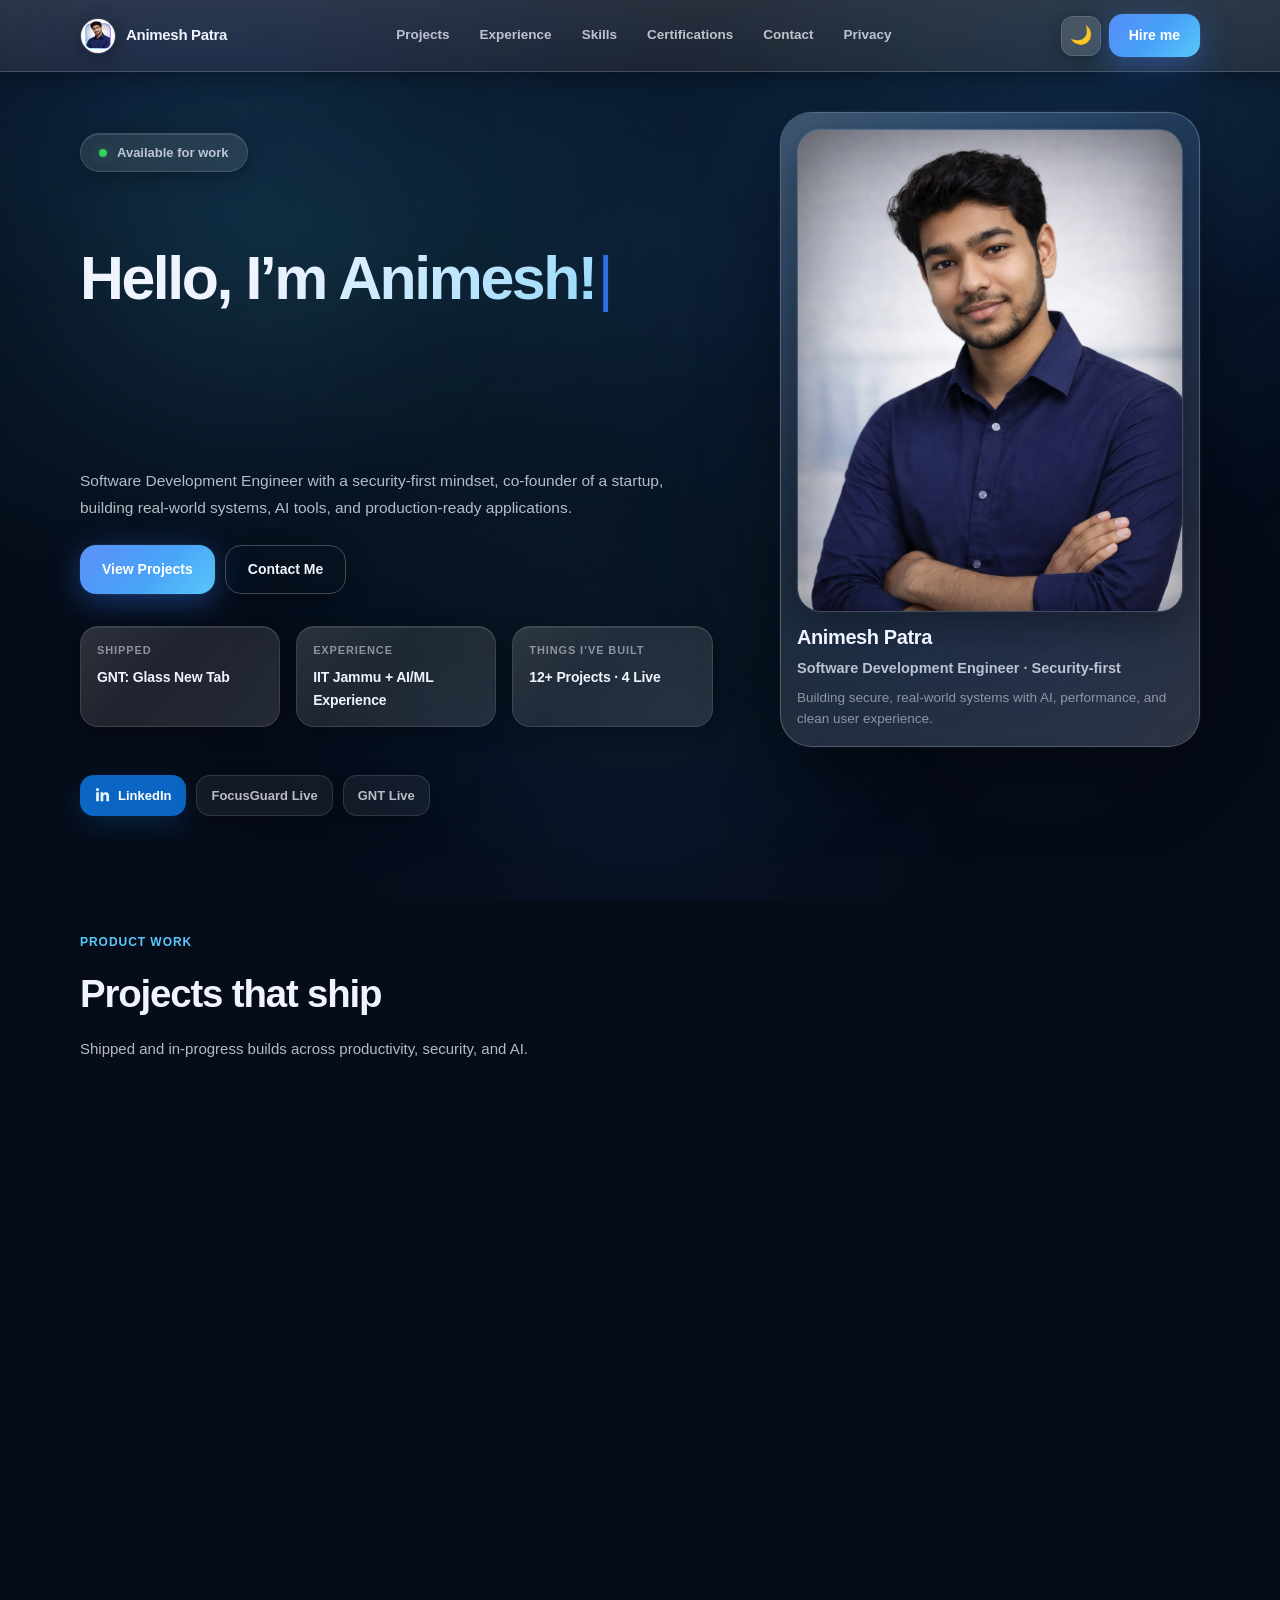
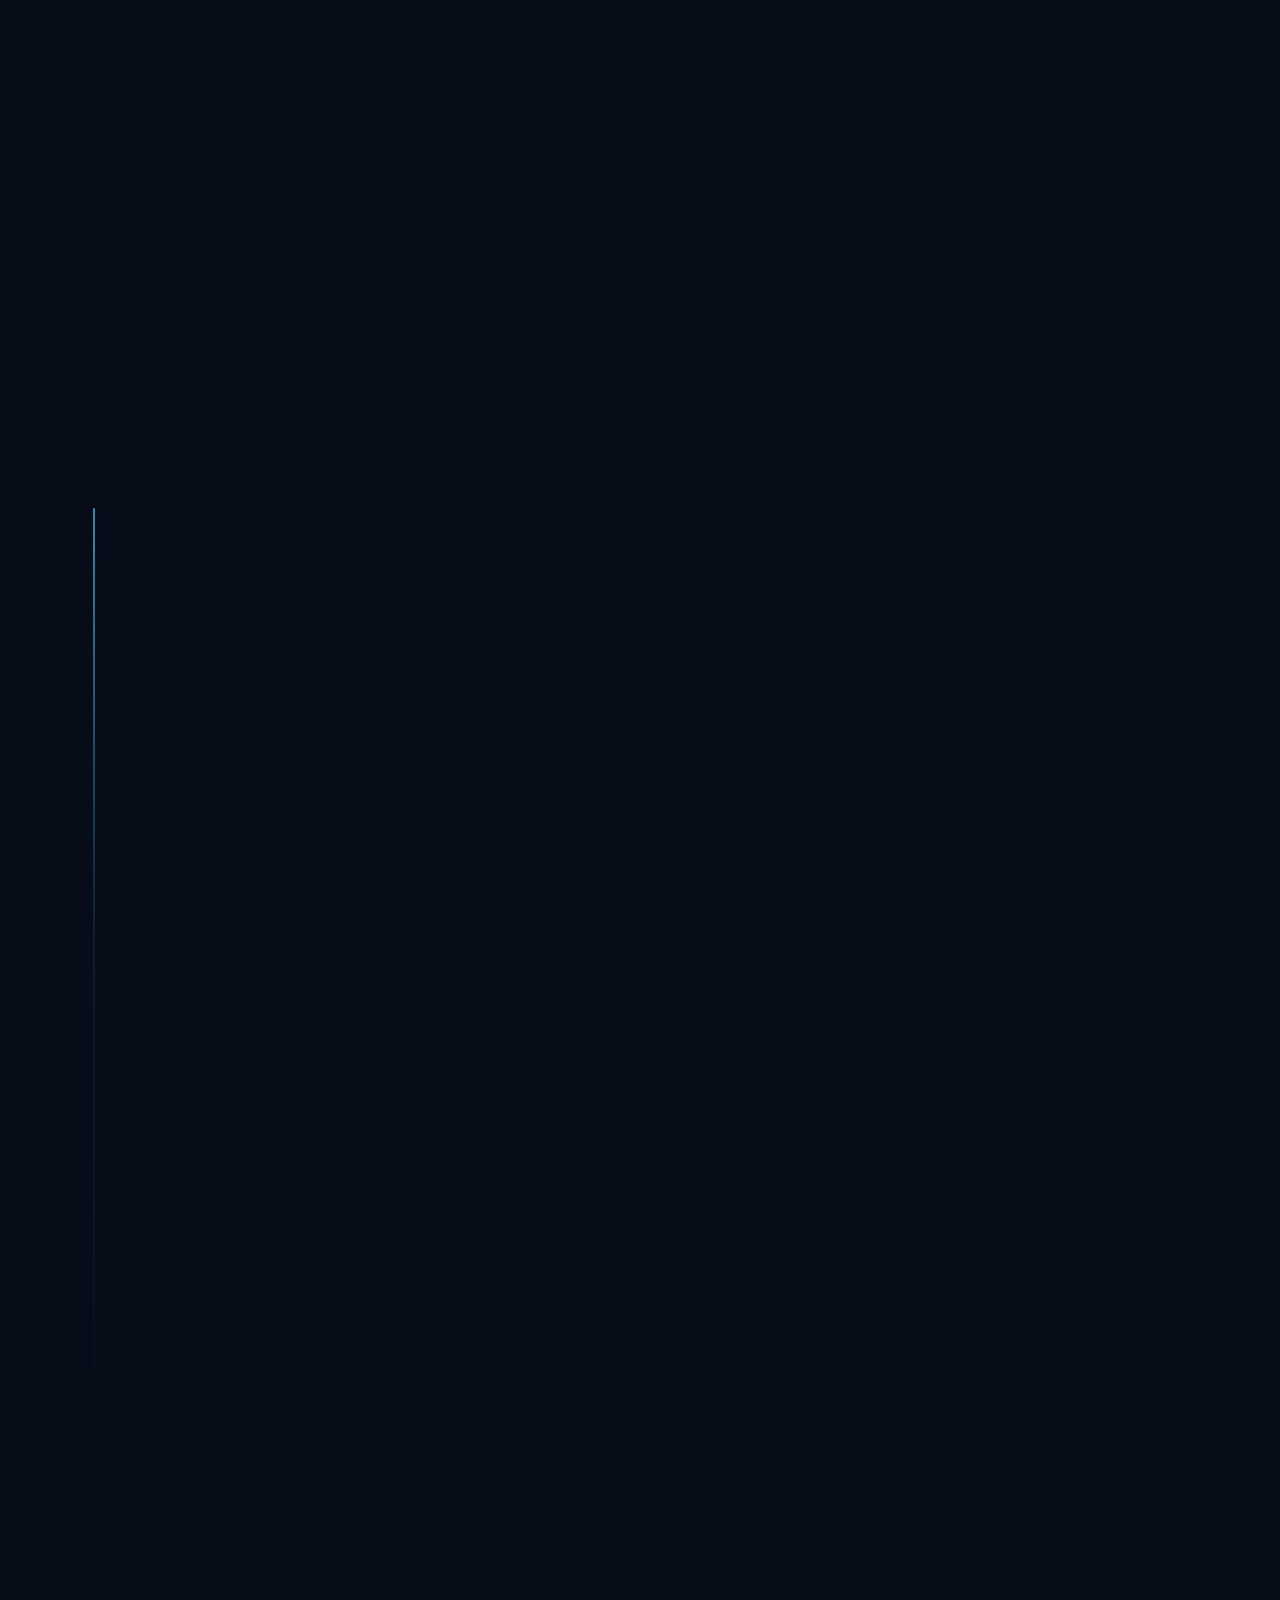
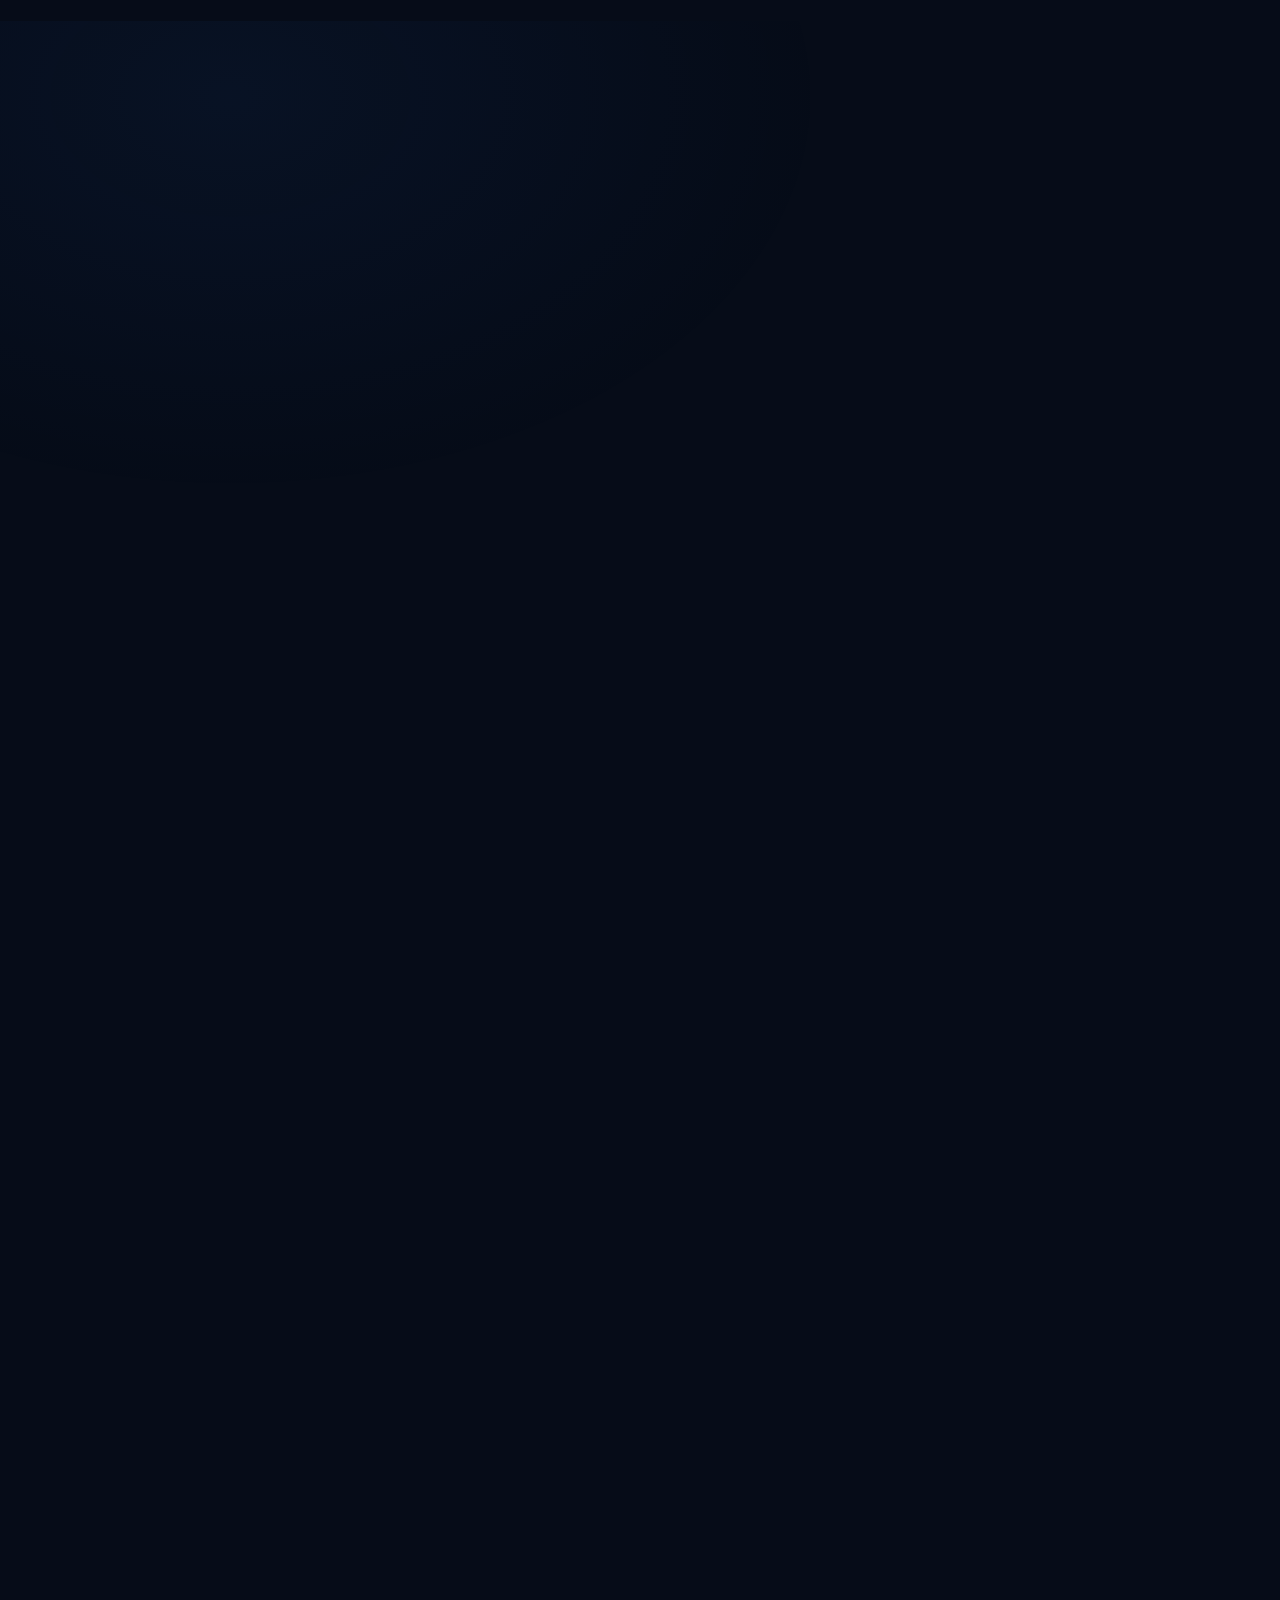
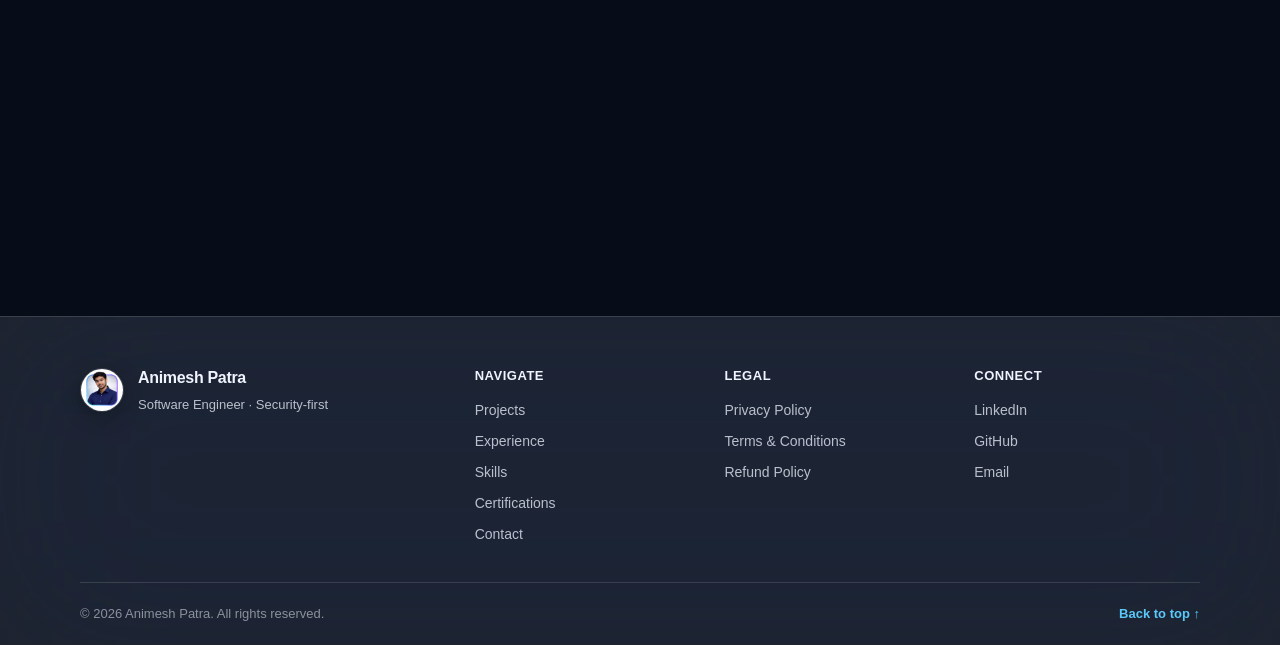
==== commit e93411be: "Stabilize mobile menu overlay and theme init" ====
--- a/index.html
+++ b/index.html
@@ -20,6 +20,7 @@
   <link rel="preconnect" href="https://fonts.googleapis.com" />
   <link rel="preconnect" href="https://fonts.gstatic.com" crossorigin />
   <link href="https://fonts.googleapis.com/css2?family=Inter:wght@300;400;500;600;700;800;900&display=swap" rel="stylesheet" />
+  <script src="/theme-init.js"></script>
   <link rel="stylesheet" href="./styles.css" />
 </head>
 <body>
--- a/styles.css
+++ b/styles.css
@@ -56,13 +56,16 @@
   --max-w:         1200px;
 
   /* Motion */
-  --ease:          cubic-bezier(.25,.46,.45,.94);
+  --ease:          cubic-bezier(.4,0,.2,1);
   /* Keep names for backwards-compat, but standardize easing site-wide */
   --ease-spring:   var(--ease);
   --ease-bounce:   var(--ease);
-  /* Hover/micro-interactions: 0.25s–0.3s */
-  --dur:           .28s;
+  /* Hover/micro-interactions */
+  --dur:           .22s;
   --dur-slow:      .6s;
+
+  /* Solid elevated surface (used for mobile drawer) */
+  --bg-elevated:   rgba(15,23,42,0.98);
 }
 
 /* ================================ LIGHT MODE ================================ */
@@ -95,11 +98,14 @@
   --primary-rgb:   10,108,255;
   --accent:        #0A6CFF;
   --accent-rgb:    10,108,255;
+
+  --bg-elevated:   rgba(255,255,255,0.98);
 }
 
 /* ================================ RESET ================================ */
 *,*::before,*::after{box-sizing:border-box;margin:0;padding:0}
 html{scroll-behavior:smooth;background:var(--bg)}
+html{-webkit-overflow-scrolling:touch}
 body{
   font-family:Inter,-apple-system,BlinkMacSystemFont,"SF Pro Display","Segoe UI",Roboto,"Helvetica Neue",Arial,sans-serif;
   color:var(--text);
@@ -109,14 +115,27 @@
   -moz-osx-font-smoothing:grayscale;
   line-height:1.65;
   overflow-x:hidden;
-  transition:background var(--dur-slow) var(--ease),color var(--dur-slow) var(--ease);
+  transition:background-color .25s var(--ease),color .25s var(--ease);
 }
 a{color:inherit;text-decoration:none}
 img{display:block;max-width:100%}
 button{font:inherit}
 
 /* Prevent background scroll when mobile menu is open */
-body.nav-open{overflow:hidden}
+body.nav-open,body.menu-open{overflow:hidden}
+
+.menu-overlay{
+  position:fixed;
+  inset:0;
+  background:rgba(0,0,0,0.40);
+  backdrop-filter:none;
+  -webkit-backdrop-filter:none;
+  z-index:9998;
+  opacity:0;
+  pointer-events:none;
+  transition:opacity var(--dur) var(--ease);
+}
+body.menu-open .menu-overlay{opacity:1;pointer-events:auto}
 
 /* Honeypot field (CSP-safe: no inline styles) */
 .hp{display:none!important}
@@ -129,7 +148,9 @@
 
 /* Theme transition class */
 .theme-switch *,.theme-switch *::before,.theme-switch *::after{
-  transition:background var(--dur-slow) var(--ease),color var(--dur-slow) var(--ease),border-color var(--dur-slow) var(--ease),box-shadow var(--dur-slow) var(--ease),opacity var(--dur-slow) var(--ease)!important;
+  transition-property:background-color,color;
+  transition-duration:.22s;
+  transition-timing-function:var(--ease);
 }
 
 /* ================================ AMBIENT BG ================================ */
@@ -163,6 +184,7 @@
 /* ================================ HEADER ================================ */
 .header{
   position:sticky;top:0;z-index:100;
+  isolation:isolate;
   background:linear-gradient(180deg,var(--glass-3),var(--glass-2));
   border-bottom:1px solid var(--glass-border);
   backdrop-filter:blur(var(--blur-xl)) saturate(1.8);
@@ -301,6 +323,22 @@
 /* Touch devices: ensure comfortable tap targets without affecting desktop */
 @media (pointer:coarse){
   .btn,.cta-btn,.theme-btn,.burger,.social-btn,.contact-item{min-height:44px}
+}
+
+/* Touch devices: avoid hover-only transforms (keeps UI stable and reduces GPU work) */
+@media (hover:none) and (pointer:coarse){
+  .logo:hover .logo__img,
+  .theme-btn:hover,
+  .cta-btn:hover,
+  .btn--glass:hover,
+  .btn--outline:hover,
+  .btn--primary:hover,
+  .stat:hover,
+  .footer__col a:hover,
+  .footer__back:hover{
+    transform:none;
+    box-shadow:inherit;
+  }
 }
 
 /* ================================ BUTTONS ================================ */
@@ -1183,6 +1221,81 @@
 
 /* ================================ RESPONSIVE ================================ */
 @media(max-width:1024px){
+  /* ================= MOBILE PERFORMANCE MODE (<=1024px) ================= */
+  /* Kill GPU-heavy compositing effects (blur/glass/gradients/shadows) */
+  *{
+    backdrop-filter:none !important;
+    -webkit-backdrop-filter:none !important;
+  }
+
+  /* Remove ambient/fixed layers on mobile/tablet */
+  body::before{display:none !important}
+  .orb{display:none !important}
+
+  /* Remove any remaining blur filters */
+  :where(.orb--1,.orb--2,.orb--3,.orb--4,.reveal,.hero__bg){filter:none !important}
+
+  /* Flatten glass surfaces: no blur, no heavy borders/shadows */
+  :root{--mobile-flat:rgba(255,255,255,0.06)}
+  [data-theme="light"]{--mobile-flat:rgba(8,16,42,0.06)}
+
+  :where(
+    .header,
+    .glass-card,
+    .glass-surface,
+    .hero__card,
+    .stat,
+    .contact-panel,
+    .contact-info,
+    .contact-form,
+    .footer,
+    .theme-btn,
+    .btn--glass,
+    .btn--outline,
+    .status-pill
+  ){
+    background:var(--mobile-flat) !important;
+    box-shadow:none !important;
+  }
+
+  /* Drawer must be solid (no transparency bleed) */
+  .mobile-nav{background:var(--bg-elevated) !important;opacity:1 !important}
+
+  /* Remove gradient/shine overlays */
+  .hero__bg{display:none !important}
+  .hero__card::before,
+  .theme-btn::before,
+  .cta-btn::before,
+  .btn::before{display:none !important}
+
+  /* Header: no gradient, no glow */
+  .header,.header.scrolled{background:var(--mobile-flat) !important;box-shadow:none !important}
+
+  /* Buttons: remove gradient backgrounds on mobile/tablet */
+  .cta-btn{background:var(--primary) !important;box-shadow:none !important}
+  .btn--primary{background:var(--primary) !important;box-shadow:none !important}
+
+  /* Hero: flat background + lighter text rendering */
+  .hero{background:var(--bg) !important}
+  .hero__heading{
+    background:none !important;
+    -webkit-text-fill-color:currentColor !important;
+    color:var(--text) !important;
+    text-shadow:none !important;
+    font-size:clamp(1.85rem,5.2vw,3.05rem);
+  }
+  h1,h2{text-shadow:none !important}
+
+  /* Disable reveal animations completely on mobile/tablet */
+  .reveal{opacity:1 !important;transform:none !important;filter:none !important;transition:none !important;will-change:auto !important}
+
+  /* Disable scale/hover transforms on mobile/tablet (keep taps stable) */
+  .logo:hover .logo__img,
+  .theme-btn:hover,
+  .cta-btn:hover,
+  .btn:hover,
+  .stat:hover{transform:none !important}
+
   .hero__grid{grid-template-columns:1fr;gap:32px}
   .hero__card{max-width:100%;margin-left:0}
   .hero{min-height:auto;padding:48px 0 32px}
@@ -1191,11 +1304,81 @@
 }
 
 @media(max-width:768px){
+  :root{
+    /* Mobile perf: faster transitions, lighter shadows */
+    --dur:.2s;
+    --shadow-sm: 0 2px 12px rgba(0,0,0,0.26);
+    --shadow-md: 0 10px 28px rgba(0,0,0,0.30), 0 0 0 .5px rgba(255,255,255,0.05);
+    --shadow-lg: 0 16px 44px rgba(0,0,0,0.34), 0 0 0 .5px rgba(255,255,255,0.06);
+    --shadow-glow: 0 0 0 1px rgba(100,180,255,0.12), 0 10px 36px rgba(100,180,255,0.10);
+    --shadow-btn: 0 6px 22px rgba(52,120,246,0.30), 0 0 0 .5px rgba(255,255,255,0.08);
+  }
+
+  /* Remove heavy ambient layers on mobile */
+  .orb{display:none}
+
+  /* Disable blur-heavy glass on mobile/tablet */
+  :where(
+    .header,
+    .mobile-nav,
+    .theme-btn,
+    .btn--glass,
+    .btn--outline,
+    .status-pill,
+    .skip,
+    .glass-card,
+    .glass-surface,
+    .contact-info,
+    .contact-form,
+    .footer
+  ){
+    backdrop-filter:none !important;
+    -webkit-backdrop-filter:none !important;
+  }
+
+  /* Keep header above overlay/drawer so the close (burger) stays visible */
+  .header{z-index:10000}
+
+  /* Mobile drawer (off-canvas) */
+  .mobile-nav{
+    position:fixed;
+    inset:0 auto 0 0;
+    width:min(85vw,320px);
+    height:100vh;
+    max-height:none;
+    border-bottom:none;
+    border-right:1px solid var(--glass-border);
+    z-index:9999;
+    background:var(--bg-elevated) !important;
+    box-shadow:0 10px 40px rgba(0,0,0,0.4) !important;
+    transform:translate3d(-100%,0,0);
+    transition:transform var(--dur) var(--ease);
+    will-change:transform;
+    pointer-events:none;
+    overflow-y:auto;
+    -webkit-overflow-scrolling:touch;
+    padding-top:72px; /* keep header buttons unobstructed */
+  }
+  .mobile-nav__inner{padding:10px 0 18px}
+  .mobile-nav.is-open{transform:translate3d(0,0,0);pointer-events:auto}
+
+  /* Reduce scroll repaint cost in hero background */
+  .hero__bg{transform:none;transition:none;filter:none}
+
+  /* Mobile: keep reveal as subtle fade-in only */
+  .reveal{transform:none;filter:none;transition:opacity var(--dur) var(--ease);will-change:auto}
+
+  /* Disable infinite pulse on mobile */
+  .availability-status__badge[data-state="available"]{animation:none}
+
   .nav{display:none}
   .burger{display:flex}
   .cert-list{columns:1}
-  .footer__columns{grid-template-columns:repeat(2,1fr)}
+  .footer__columns{grid-template-columns:1fr;gap:18px}
   .footer__inner{flex-direction:column;align-items:flex-start;gap:14px}
+  .footer__top{gap:18px}
+  .footer__bottom{padding-bottom:calc(18px + env(safe-area-inset-bottom))}
+  .footer__col a{display:flex;align-items:center;min-height:44px;padding:6px 0;line-height:1.6}
   .contact-panel{padding:22px}
   .contact-grid{grid-template-columns:1fr;gap:22px}
   .policy-content{padding:24px 20px}
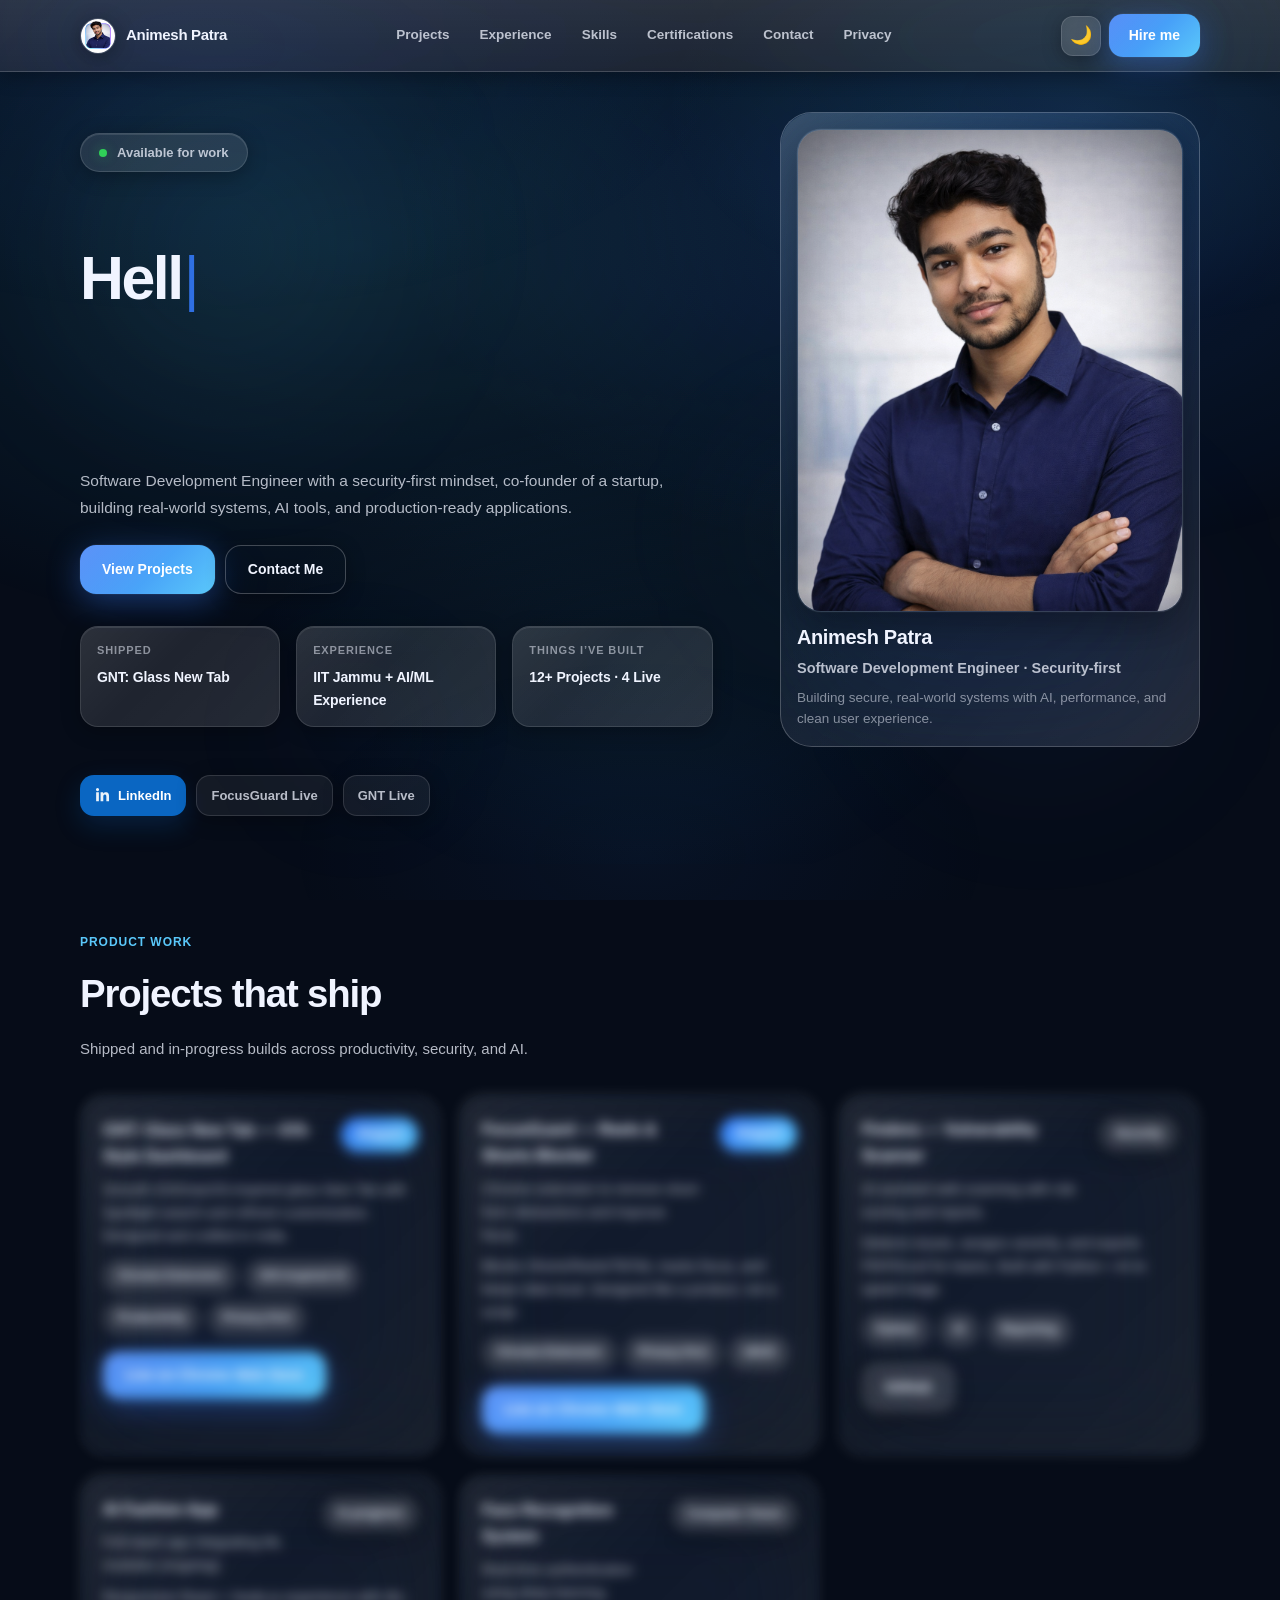
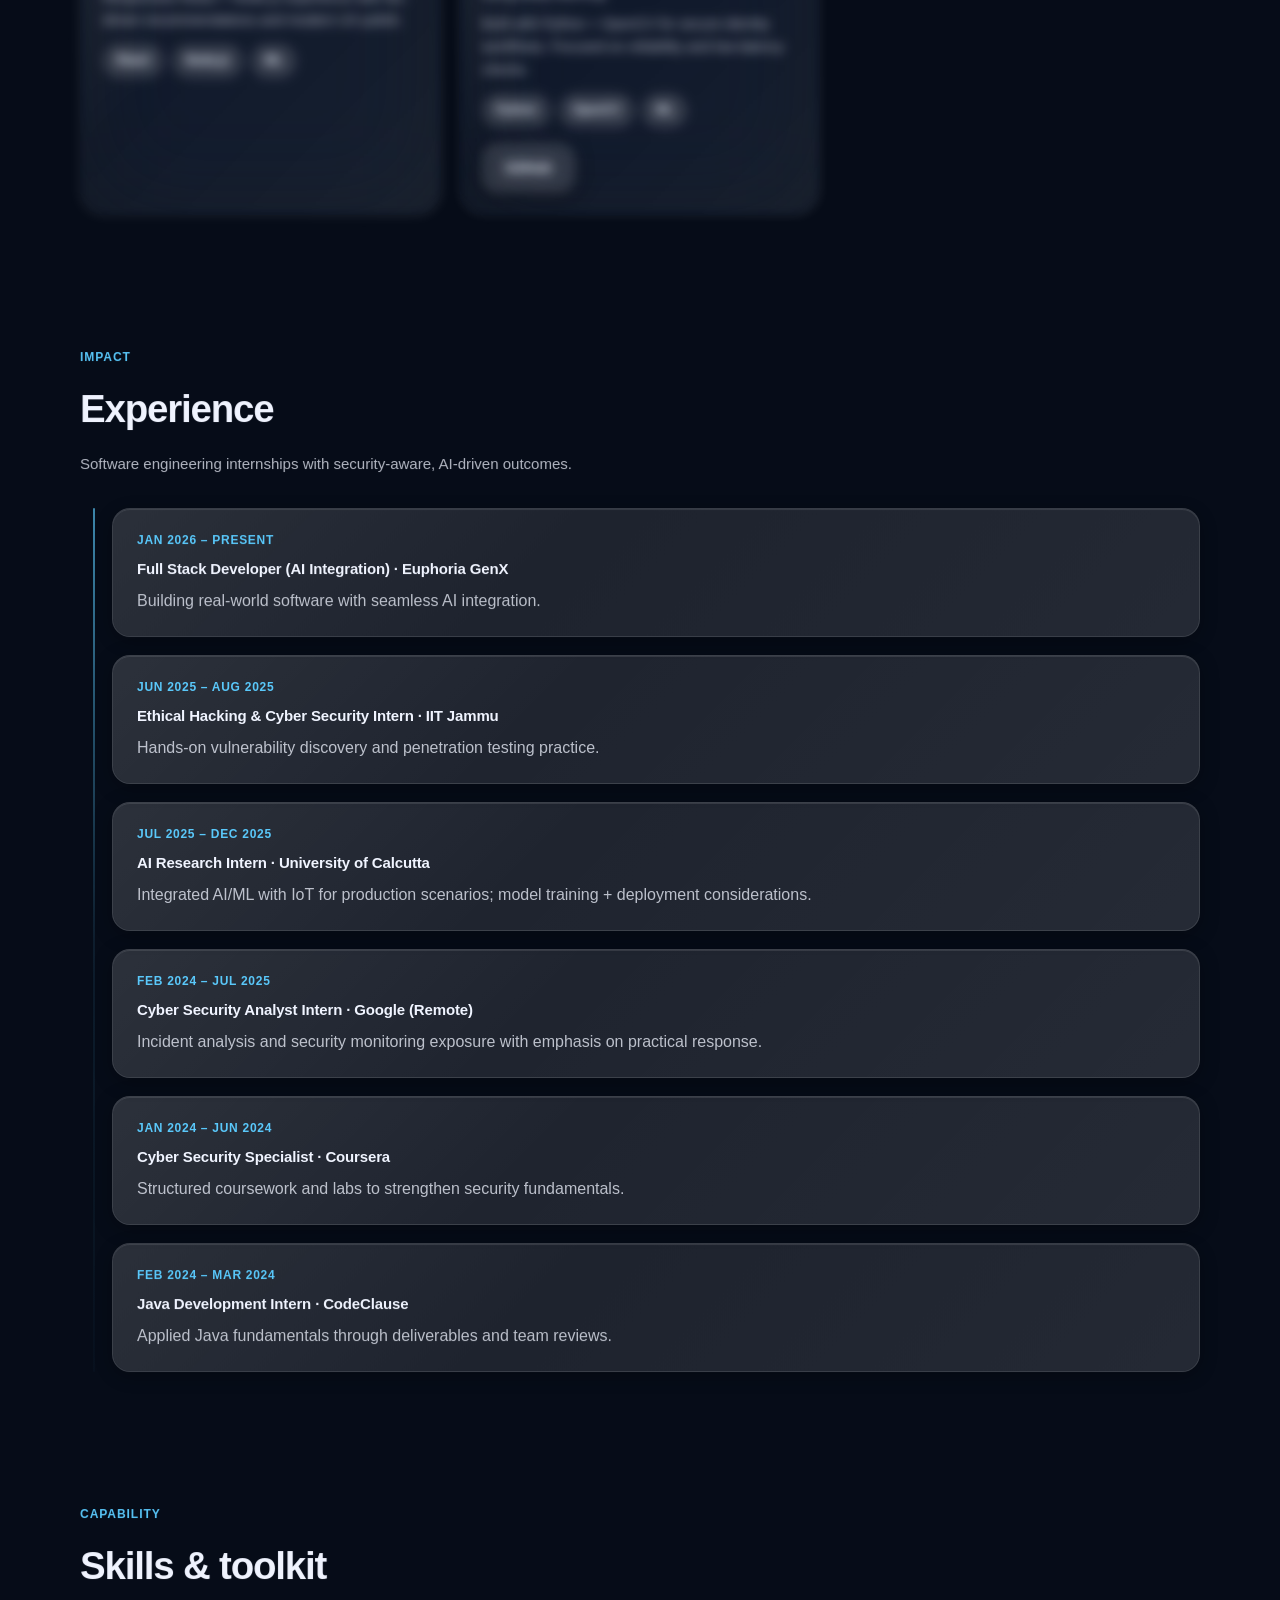
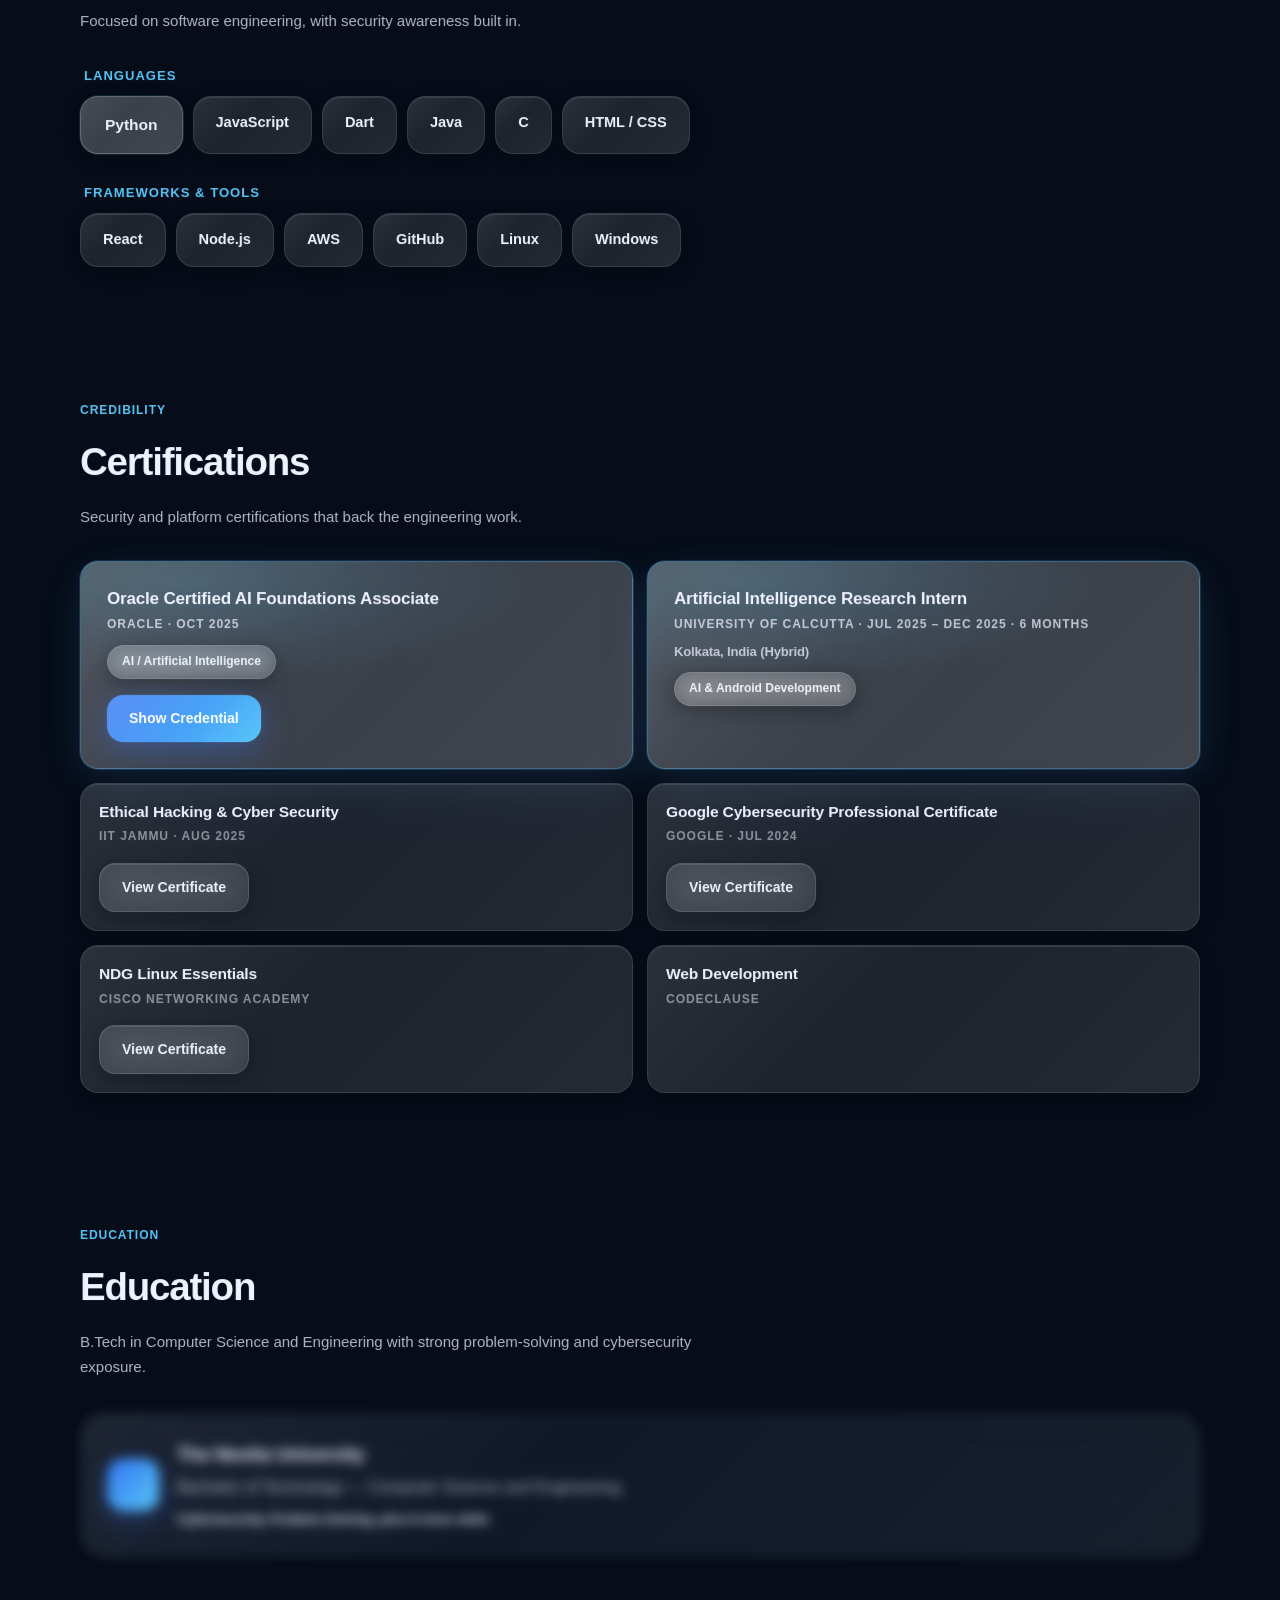
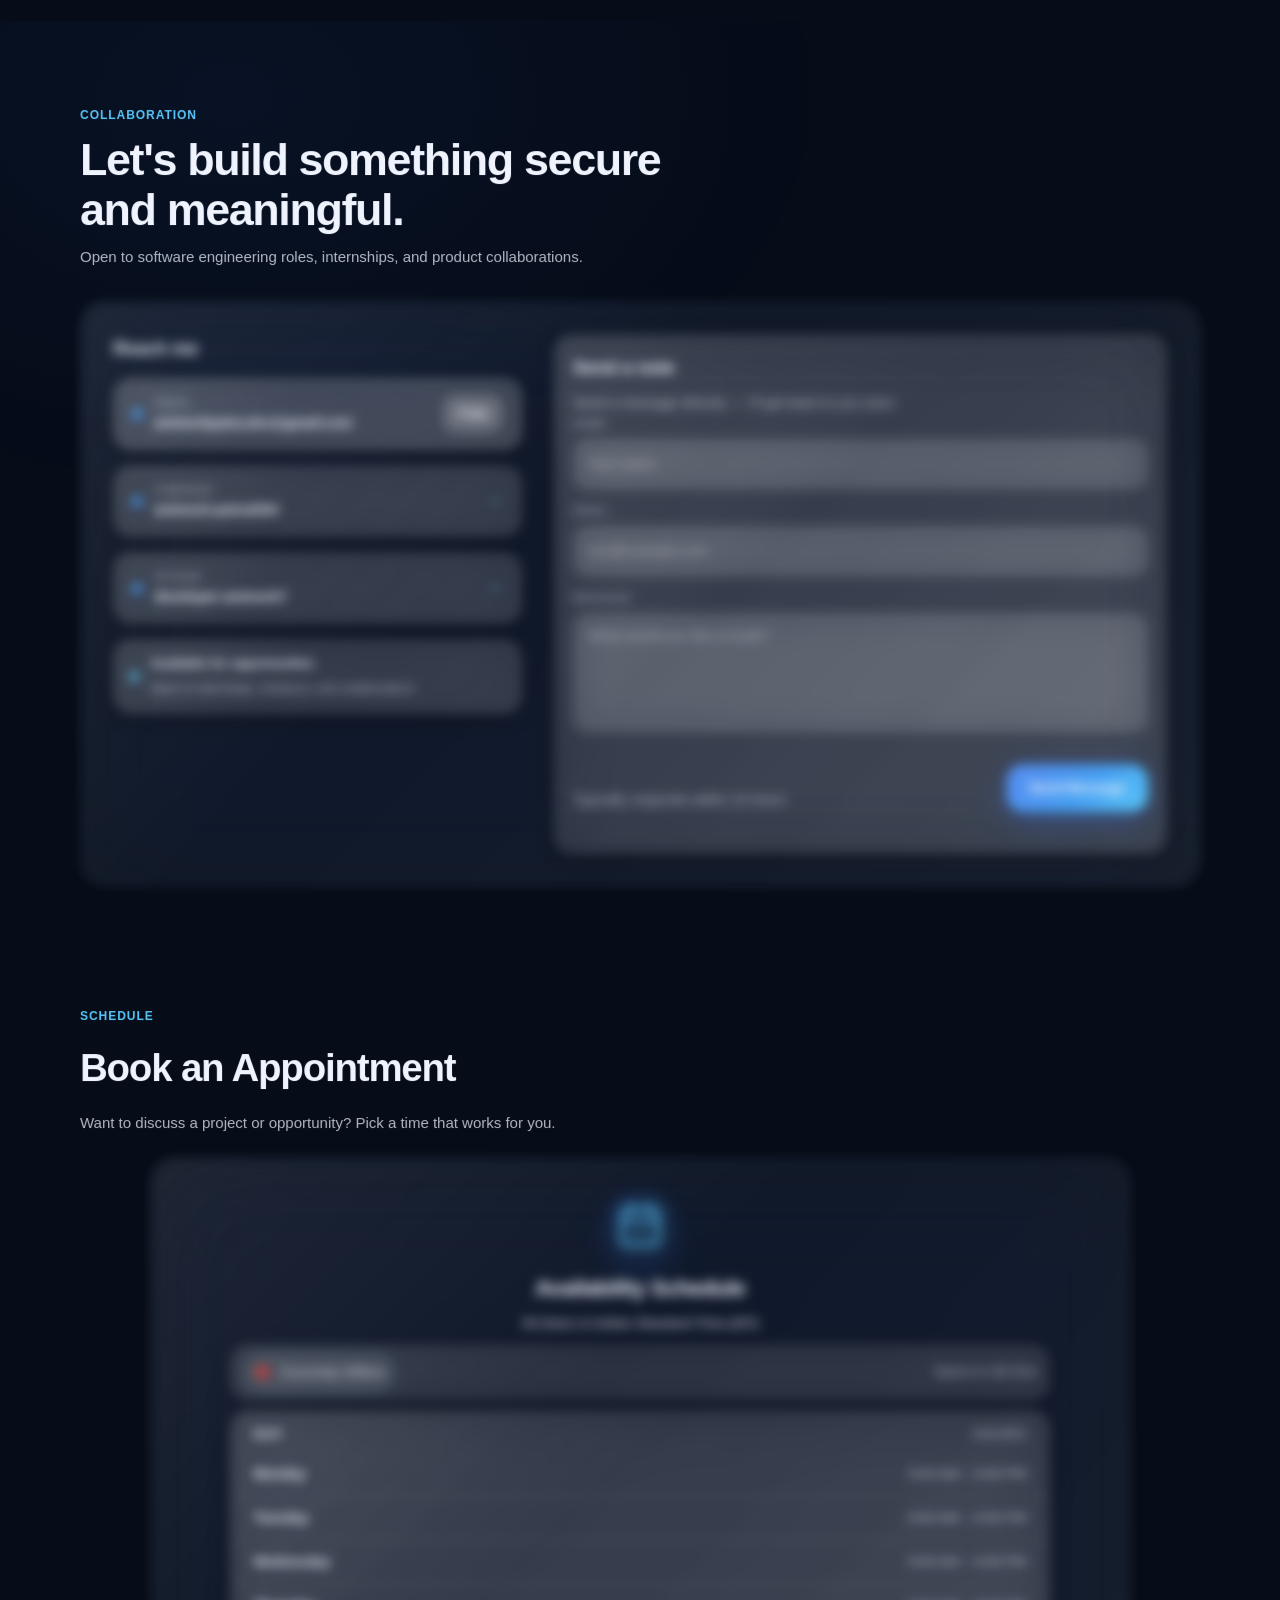
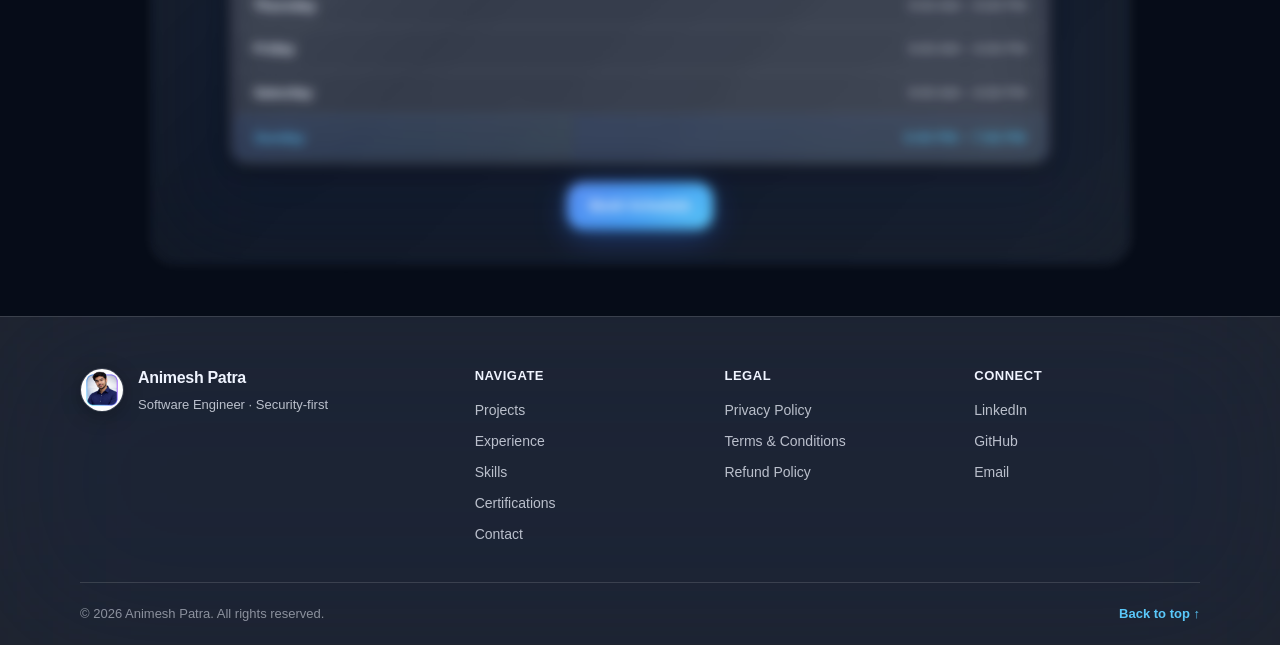
==== commit 0901fecc: "Remove X-Frame-Options meta and frame-ancestors from CSP meta (header-only directives)" ====
--- a/index.html
+++ b/index.html
@@ -7,8 +7,7 @@
   <meta name="referrer" content="strict-origin-when-cross-origin" />
   <meta http-equiv="Permissions-Policy" content="camera=(), microphone=(), geolocation=(), payment=(), usb=(), interest-cohort=()" />
   <meta http-equiv="X-Content-Type-Options" content="nosniff" />
-  <meta http-equiv="X-Frame-Options" content="DENY" />
-  <meta http-equiv="Content-Security-Policy" content="default-src 'self'; base-uri 'none'; object-src 'none'; frame-ancestors 'none'; img-src 'self' https:; font-src 'self' https://fonts.gstatic.com; style-src 'self' https://fonts.googleapis.com; script-src 'self'; connect-src 'self' https://formspree.io; form-action 'self' https://formspree.io; upgrade-insecure-requests; block-all-mixed-content" />
+  <meta http-equiv="Content-Security-Policy" content="default-src 'self'; base-uri 'none'; object-src 'none'; img-src 'self' https:; font-src 'self' https://fonts.gstatic.com; style-src 'self' https://fonts.googleapis.com; script-src 'self'; connect-src 'self' https://formspree.io; form-action 'self' https://formspree.io; upgrade-insecure-requests; block-all-mixed-content" />
   <title>Animesh Patra | Software Engineer</title>
   <meta name="description" content="Animesh Patra - Software Development Engineer with a security-first mindset. Co-founder, building real-world systems, AI tools, and production-ready applications." />
   <meta property="og:title" content="Animesh Patra | Software Engineer" />
--- a/styles.css
+++ b/styles.css
@@ -66,6 +66,11 @@
 
   /* Solid elevated surface (used for mobile drawer) */
   --bg-elevated:   rgba(15,23,42,0.98);
+
+  /* Mobile drawer glass (shared across themes) */
+  --drawer-bg:     rgba(15,23,42,0.78);
+  --drawer-border: rgba(255,255,255,0.08);
+  --drawer-blur:   18px;
 }
 
 /* ================================ LIGHT MODE ================================ */
@@ -100,6 +105,9 @@
   --accent-rgb:    10,108,255;
 
   --bg-elevated:   rgba(255,255,255,0.98);
+
+  --drawer-bg:     rgba(255,255,255,0.78);
+  --drawer-border: rgba(0,0,0,0.08);
 }
 
 /* ================================ RESET ================================ */
@@ -127,15 +135,19 @@
 .menu-overlay{
   position:fixed;
   inset:0;
-  background:rgba(0,0,0,0.40);
-  backdrop-filter:none;
-  -webkit-backdrop-filter:none;
+  background:rgba(0,0,0,0.35);
+  backdrop-filter:blur(4px);
+  -webkit-backdrop-filter:blur(4px);
   z-index:9998;
   opacity:0;
   pointer-events:none;
   transition:opacity var(--dur) var(--ease);
 }
 body.menu-open .menu-overlay{opacity:1;pointer-events:auto}
+
+@supports not ((backdrop-filter: blur(4px)) or (-webkit-backdrop-filter: blur(4px))){
+  .menu-overlay{backdrop-filter:none;-webkit-backdrop-filter:none}
+}
 
 /* Honeypot field (CSP-safe: no inline styles) */
 .hp{display:none!important}
@@ -293,10 +305,10 @@
 
 /* Mobile nav */
 .mobile-nav{
-  border-bottom:1px solid var(--glass-border);
-  background:var(--glass-2);
-  backdrop-filter:blur(var(--blur-xl)) saturate(1.6);
-  -webkit-backdrop-filter:blur(var(--blur-xl)) saturate(1.6);
+  border-bottom:1px solid var(--drawer-border);
+  background:var(--drawer-bg);
+  backdrop-filter:blur(var(--drawer-blur)) saturate(1.6);
+  -webkit-backdrop-filter:blur(var(--drawer-blur)) saturate(1.6);
   position:absolute;
   left:0;right:0;top:100%;
   opacity:0;
@@ -308,7 +320,6 @@
   overflow:auto;
   -webkit-overflow-scrolling:touch;
 }
-[data-theme="light"] .mobile-nav{background:var(--glass-3)}
 .mobile-nav__inner{padding:12px 0 18px;display:grid;gap:4px}
 
 .mobile-nav.is-open{
@@ -1228,6 +1239,15 @@
     -webkit-backdrop-filter:none !important;
   }
 
+  /* Allow frosted mobile menu + overlay only */
+  .mobile-nav{
+    backdrop-filter:blur(var(--drawer-blur)) saturate(1.6) !important;
+    -webkit-backdrop-filter:blur(var(--drawer-blur)) saturate(1.6) !important;
+  }
+  .menu-overlay{
+    backdrop-filter:blur(4px) !important;
+    -webkit-backdrop-filter:blur(4px) !important;
+  }
   /* Remove ambient/fixed layers on mobile/tablet */
   body::before{display:none !important}
   .orb{display:none !important}
@@ -1258,9 +1278,6 @@
     box-shadow:none !important;
   }
 
-  /* Drawer must be solid (no transparency bleed) */
-  .mobile-nav{background:var(--bg-elevated) !important;opacity:1 !important}
-
   /* Remove gradient/shine overlays */
   .hero__bg{display:none !important}
   .hero__card::before,
@@ -1317,10 +1334,9 @@
   /* Remove heavy ambient layers on mobile */
   .orb{display:none}
 
-  /* Disable blur-heavy glass on mobile/tablet */
+  /* Disable blur-heavy glass on mobile/tablet (keep drawer + overlay frosted) */
   :where(
     .header,
-    .mobile-nav,
     .theme-btn,
     .btn--glass,
     .btn--outline,
@@ -1347,10 +1363,13 @@
     height:100vh;
     max-height:none;
     border-bottom:none;
-    border-right:1px solid var(--glass-border);
+    border-right:1px solid var(--drawer-border);
     z-index:9999;
-    background:var(--bg-elevated) !important;
-    box-shadow:0 10px 40px rgba(0,0,0,0.4) !important;
+    background:var(--drawer-bg);
+    box-shadow:var(--shadow-md);
+    backdrop-filter:blur(var(--drawer-blur)) saturate(1.6);
+    -webkit-backdrop-filter:blur(var(--drawer-blur)) saturate(1.6);
+    opacity:1;
     transform:translate3d(-100%,0,0);
     transition:transform var(--dur) var(--ease);
     will-change:transform;
@@ -1361,6 +1380,10 @@
   }
   .mobile-nav__inner{padding:10px 0 18px}
   .mobile-nav.is-open{transform:translate3d(0,0,0);pointer-events:auto}
+
+  @supports not ((backdrop-filter: blur(10px)) or (-webkit-backdrop-filter: blur(10px))){
+    .mobile-nav{background:var(--drawer-bg)}
+  }
 
   /* Reduce scroll repaint cost in hero background */
   .hero__bg{transform:none;transition:none;filter:none}
